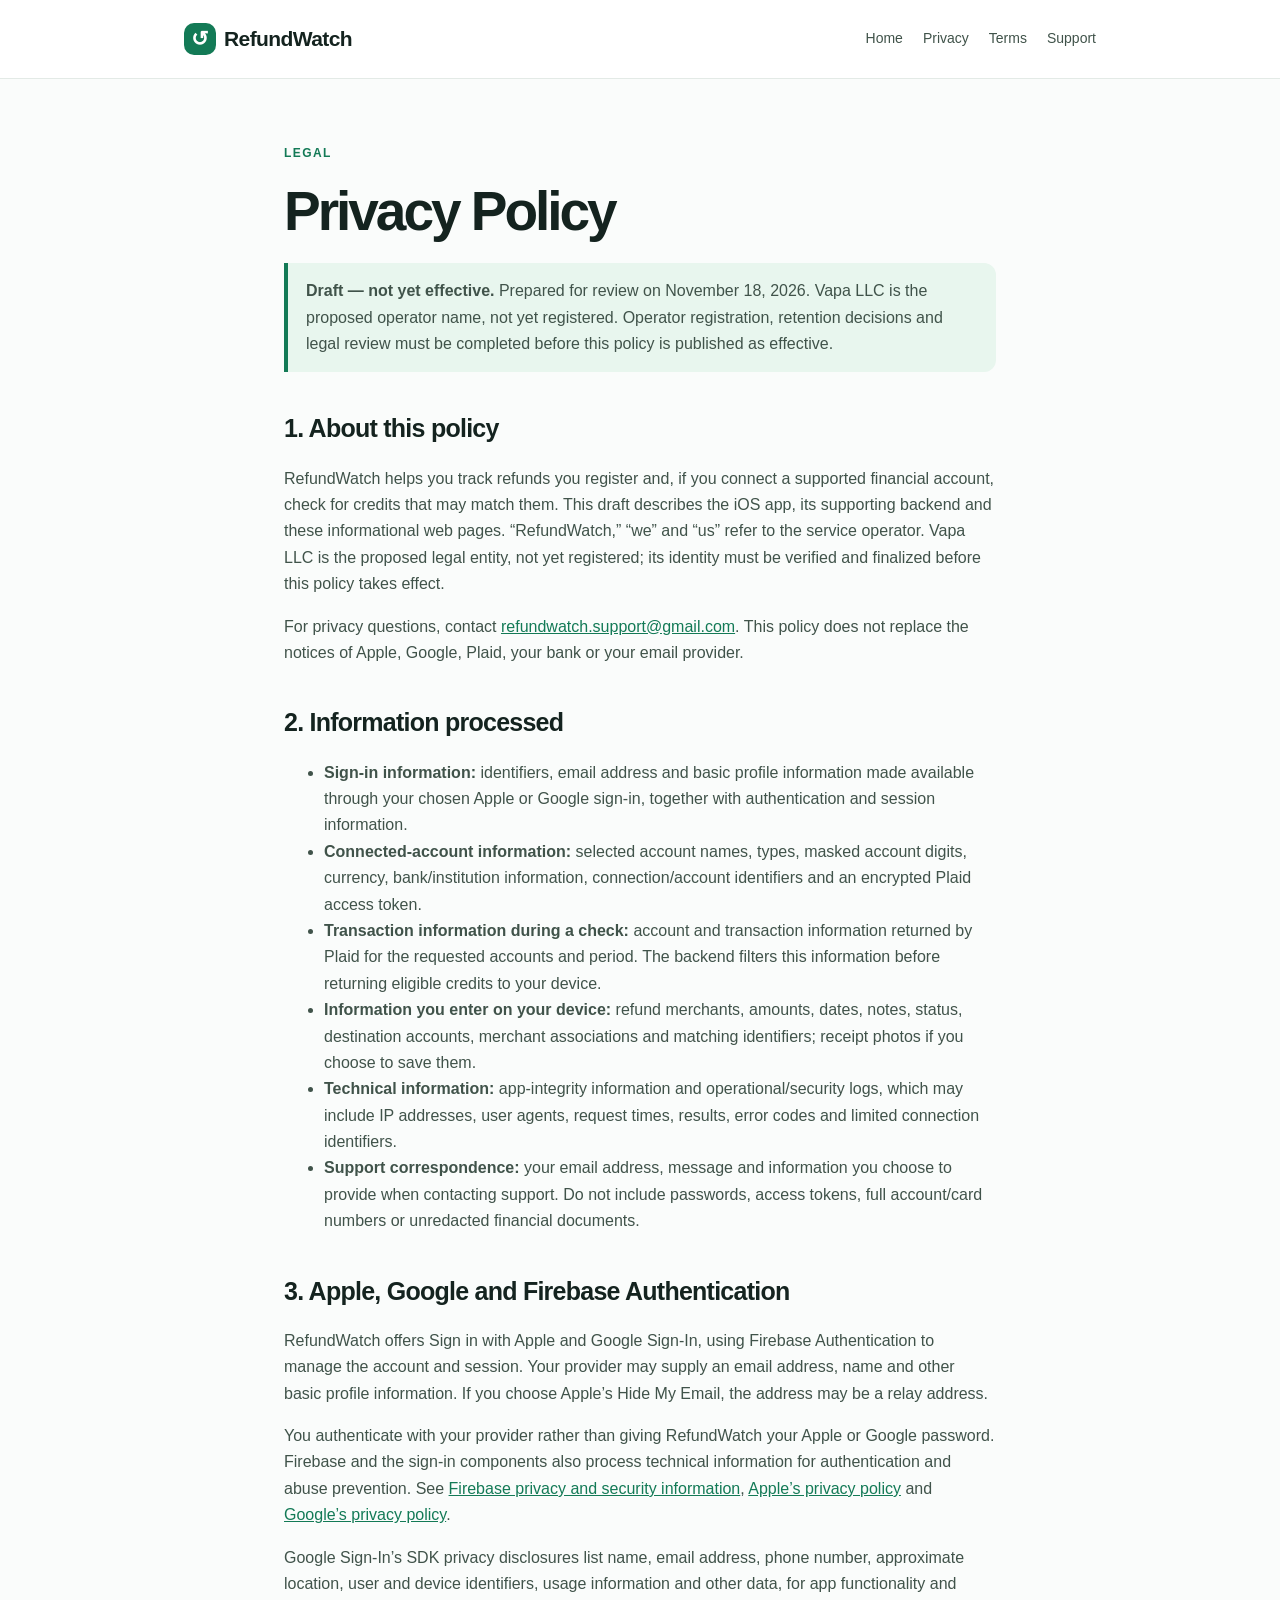
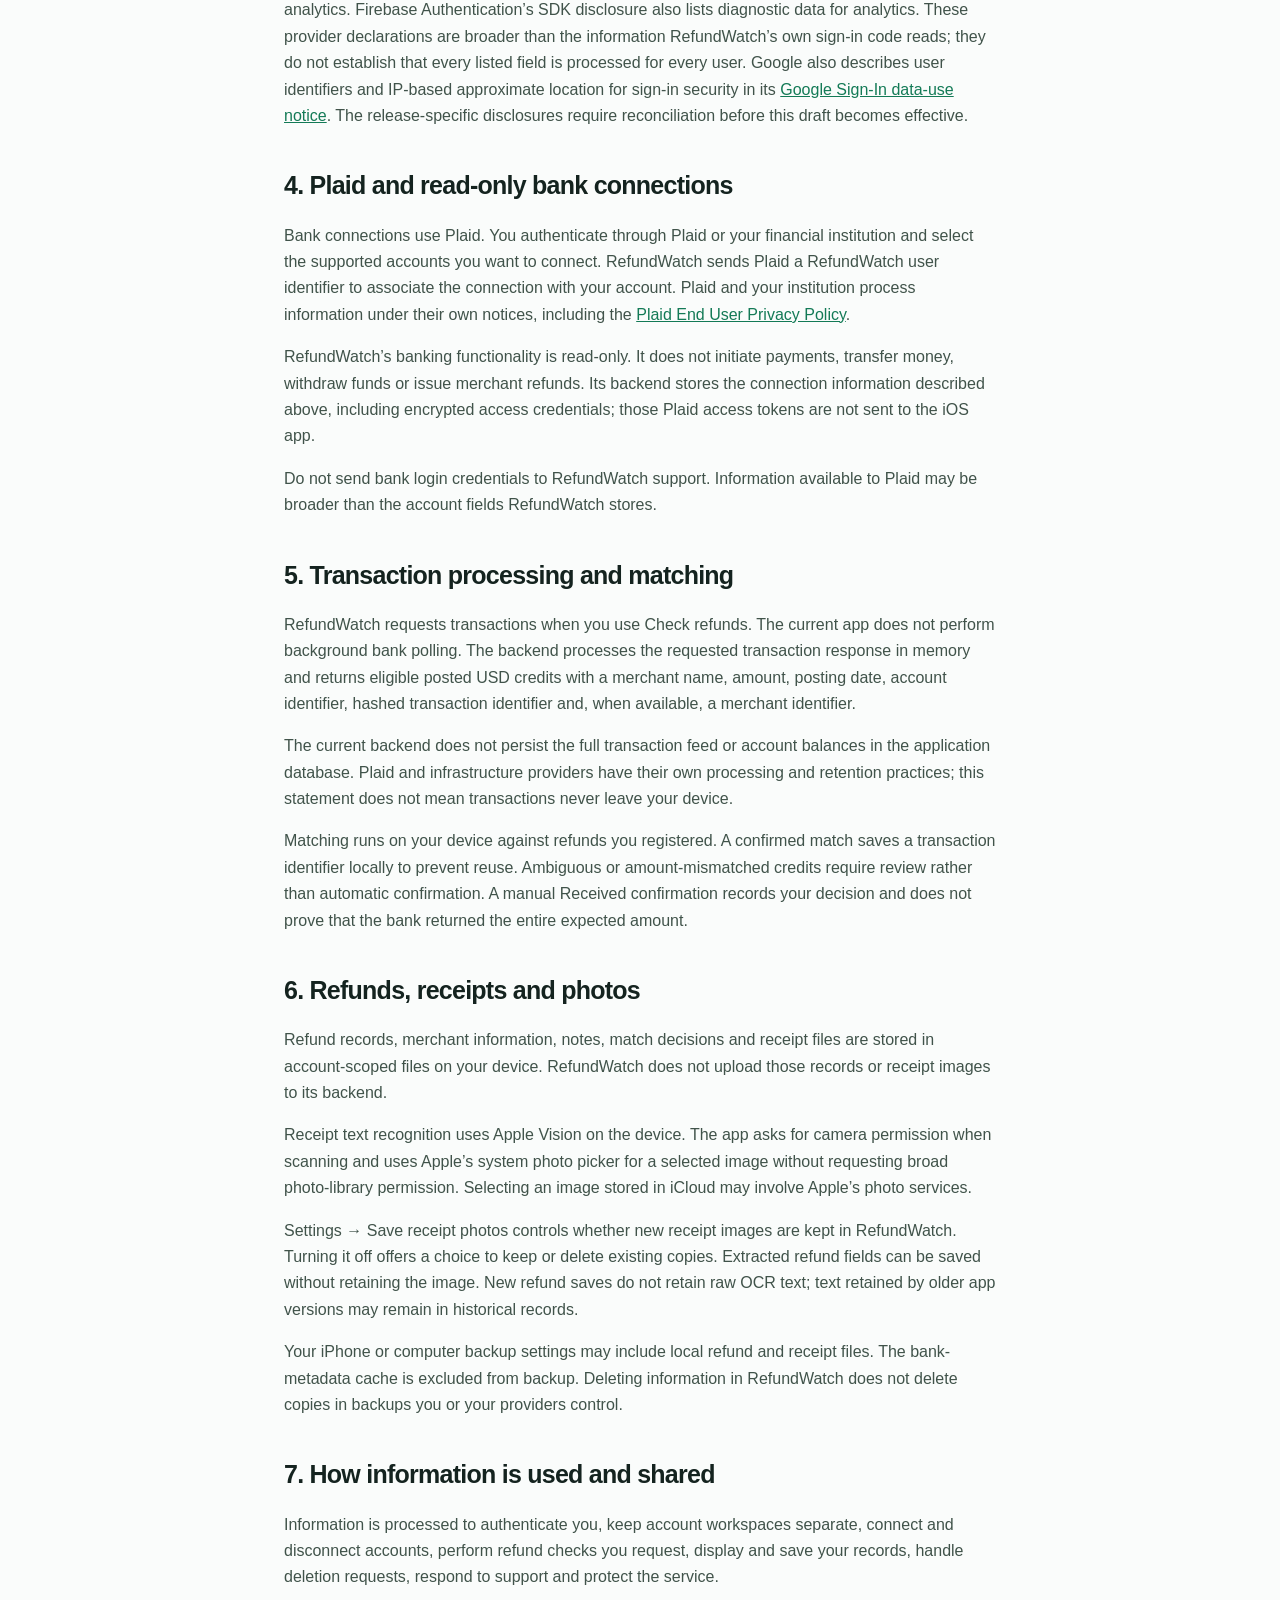
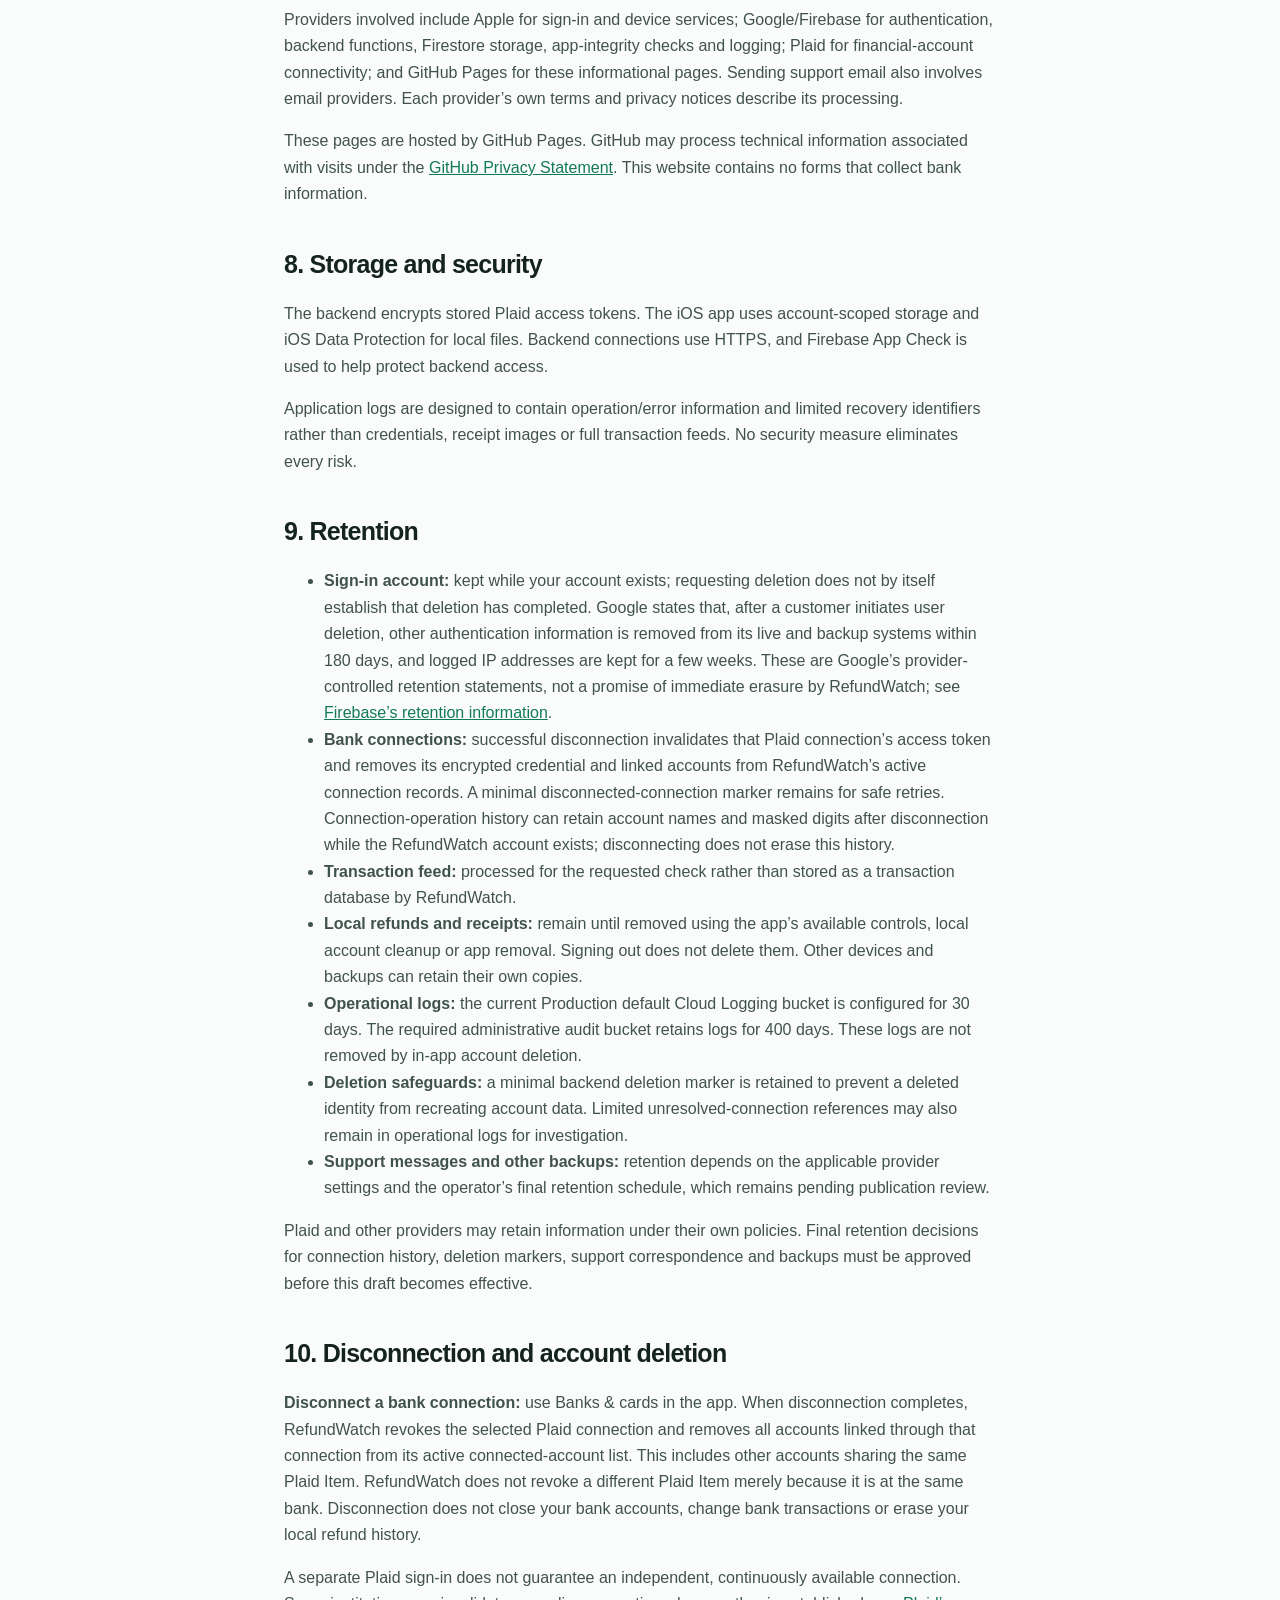
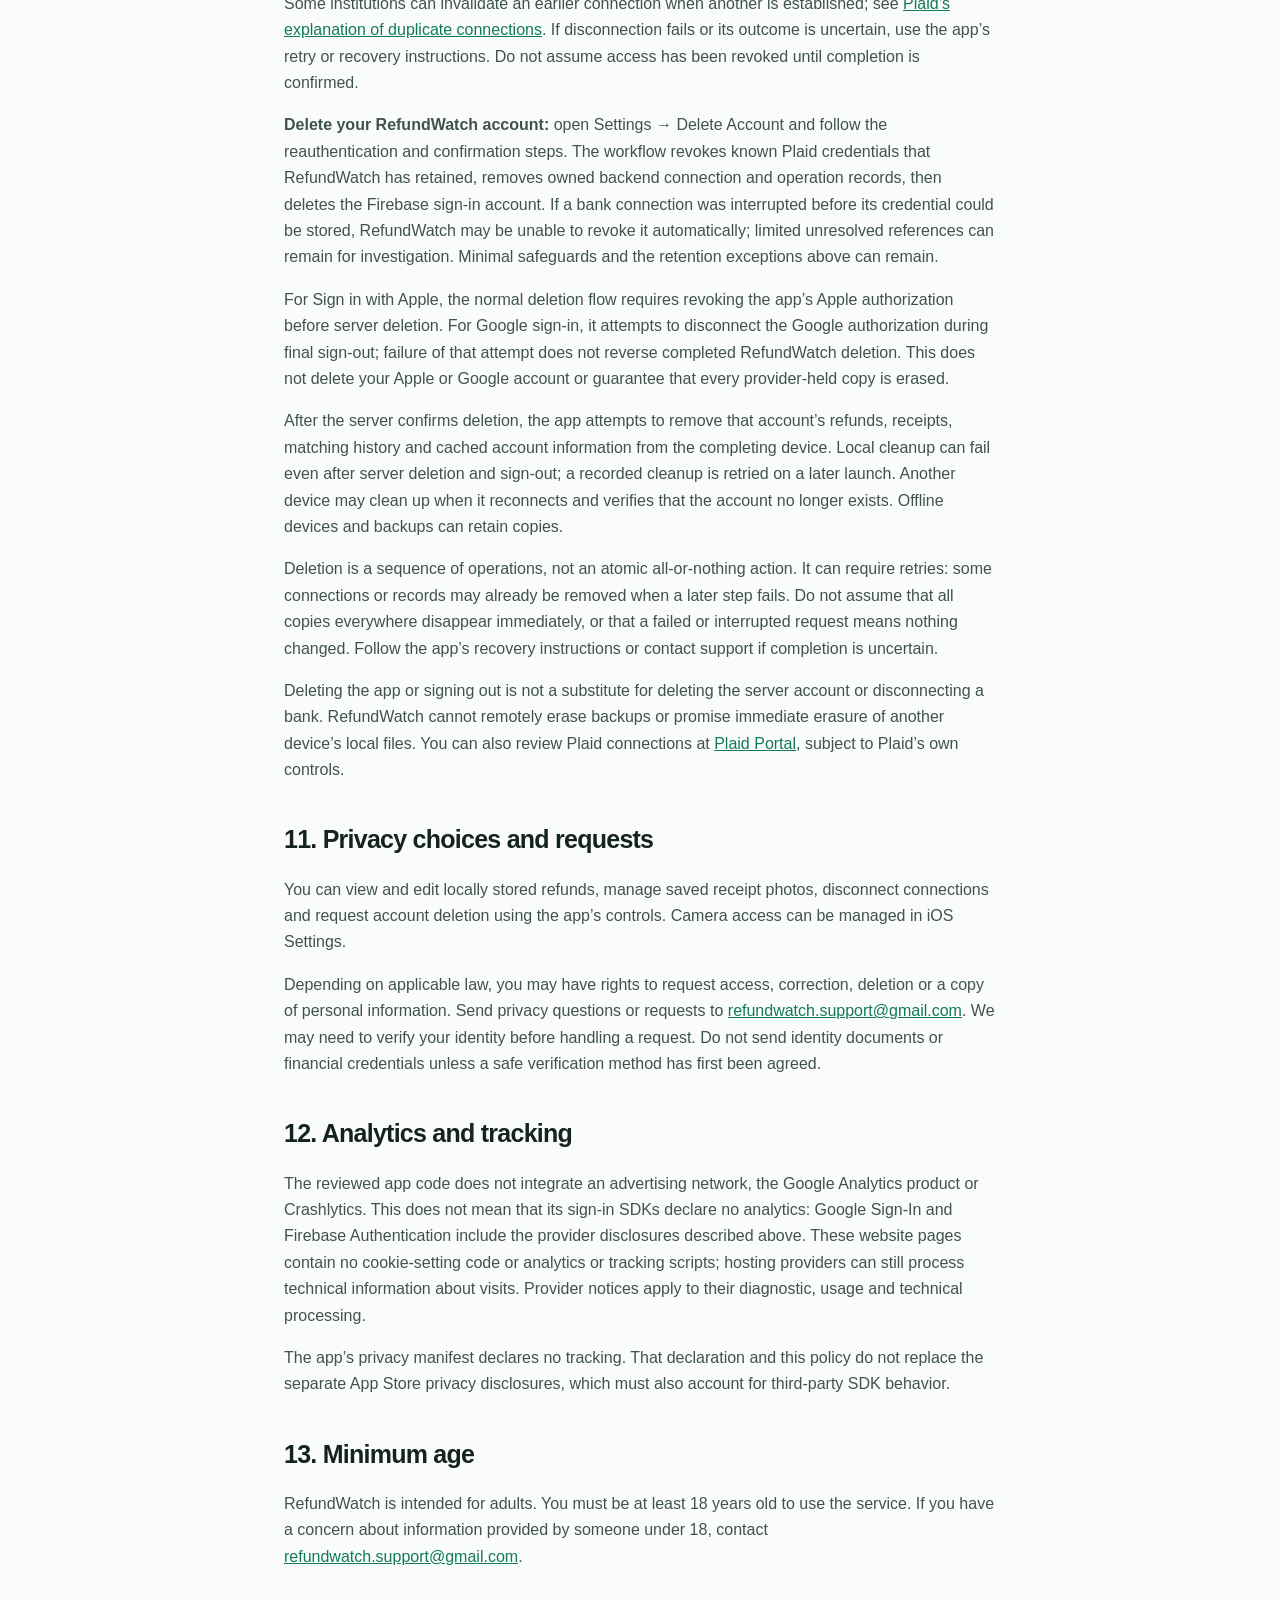
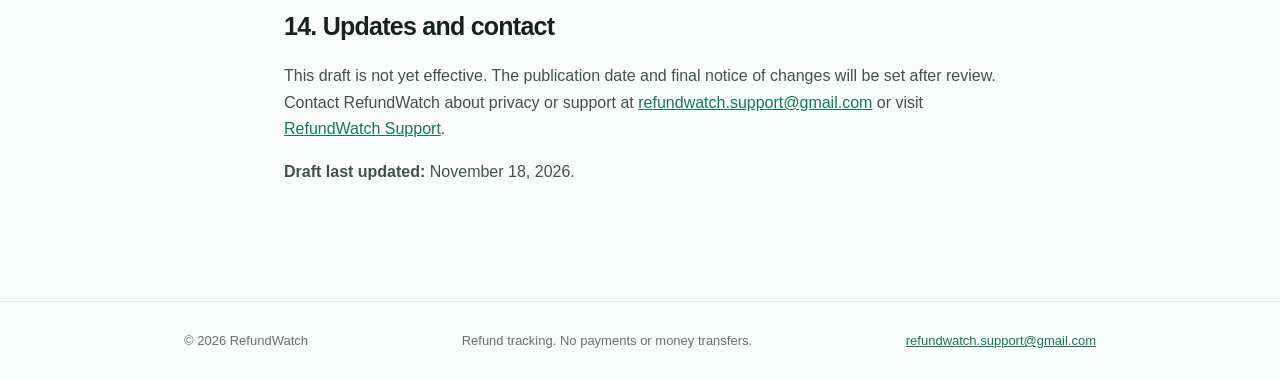
==== privacy.html @ ca0b262d "Legal drafts: name proposed Vapa LLC operator without claiming registration" ====
<!doctype html>
<html lang="en">
<head>
  <meta charset="utf-8">
  <meta name="viewport" content="width=device-width,initial-scale=1">
  <meta name="description" content="Review draft of RefundWatch privacy practices: sign-in, Plaid connections, local receipts, retention and deletion.">
  <meta name="theme-color" content="#137a56">
  <title>Privacy Policy | RefundWatch</title>
  <link rel="stylesheet" href="styles.css">
</head>
<body>
  <a class="skip-link" href="#main">Skip to content</a>
  <header>
    <nav class="wrap" aria-label="Main navigation">
      <a class="brand" href="index.html"><span aria-hidden="true">↺</span>RefundWatch</a>
      <div class="links"><a href="index.html">Home</a> <a href="privacy.html" aria-current="page">Privacy</a> <a href="terms.html">Terms</a> <a href="support.html">Support</a></div>
    </nav>
  </header>
  <main id="main" tabindex="-1">
    <article class="wrap content">
      <div class="eyebrow">Legal</div>
      <h1>Privacy Policy</h1>
      <p class="note"><strong>Draft — not yet effective.</strong> Prepared for review on November 18, 2026. Vapa LLC is the proposed operator name, not yet registered. Operator registration, retention decisions and legal review must be completed before this policy is published as effective.</p>
      <!-- PUBLICATION BLOCKERS: Confirm the operator's legal name and any required mailing address;
           approve retention for connection history, deletion markers, backups and support correspondence;
           confirm applicable privacy-rights procedures, third-party disclosures and the effective date.
           This review draft must not be merged to the GitHub Pages deployment branch as a final policy. -->

      <h2 id="scope">1. About this policy</h2>
      <p>RefundWatch helps you track refunds you register and, if you connect a supported financial account, check for credits that may match them. This draft describes the iOS app, its supporting backend and these informational web pages. “RefundWatch,” “we” and “us” refer to the service operator. Vapa LLC is the proposed legal entity, not yet registered; its identity must be verified and finalized before this policy takes effect.</p>
      <p>For privacy questions, contact <a href="mailto:refundwatch.support@gmail.com">refundwatch.support@gmail.com</a>. This policy does not replace the notices of Apple, Google, Plaid, your bank or your email provider.</p>

      <h2 id="information">2. Information processed</h2>
      <ul>
        <li><strong>Sign-in information:</strong> identifiers, email address and basic profile information made available through your chosen Apple or Google sign-in, together with authentication and session information.</li>
        <li><strong>Connected-account information:</strong> selected account names, types, masked account digits, currency, bank/institution information, connection/account identifiers and an encrypted Plaid access token.</li>
        <li><strong>Transaction information during a check:</strong> account and transaction information returned by Plaid for the requested accounts and period. The backend filters this information before returning eligible credits to your device.</li>
        <li><strong>Information you enter on your device:</strong> refund merchants, amounts, dates, notes, status, destination accounts, merchant associations and matching identifiers; receipt photos if you choose to save them.</li>
        <li><strong>Technical information:</strong> app-integrity information and operational/security logs, which may include IP addresses, user agents, request times, results, error codes and limited connection identifiers.</li>
        <li><strong>Support correspondence:</strong> your email address, message and information you choose to provide when contacting support. Do not include passwords, access tokens, full account/card numbers or unredacted financial documents.</li>
      </ul>

      <h2 id="authentication">3. Apple, Google and Firebase Authentication</h2>
      <p>RefundWatch offers Sign in with Apple and Google Sign-In, using Firebase Authentication to manage the account and session. Your provider may supply an email address, name and other basic profile information. If you choose Apple’s Hide My Email, the address may be a relay address.</p>
      <p>You authenticate with your provider rather than giving RefundWatch your Apple or Google password. Firebase and the sign-in components also process technical information for authentication and abuse prevention. See <a href="https://firebase.google.com/support/privacy">Firebase privacy and security information</a>, <a href="https://www.apple.com/legal/privacy/">Apple’s privacy policy</a> and <a href="https://policies.google.com/privacy">Google’s privacy policy</a>.</p>
      <p>Google Sign-In’s SDK privacy disclosures list name, email address, phone number, approximate location, user and device identifiers, usage information and other data, for app functionality and analytics. Firebase Authentication’s SDK disclosure also lists diagnostic data for analytics. These provider declarations are broader than the information RefundWatch’s own sign-in code reads; they do not establish that every listed field is processed for every user. Google also describes user identifiers and IP-based approximate location for sign-in security in its <a href="https://developers.google.com/identity/sign-in/ios/app-privacy">Google Sign-In data-use notice</a>. The release-specific disclosures require reconciliation before this draft becomes effective.</p>

      <h2 id="bank-connections">4. Plaid and read-only bank connections</h2>
      <p>Bank connections use Plaid. You authenticate through Plaid or your financial institution and select the supported accounts you want to connect. RefundWatch sends Plaid a RefundWatch user identifier to associate the connection with your account. Plaid and your institution process information under their own notices, including the <a href="https://plaid.com/legal/#end-user-privacy-policy">Plaid End User Privacy Policy</a>.</p>
      <p>RefundWatch’s banking functionality is read-only. It does not initiate payments, transfer money, withdraw funds or issue merchant refunds. Its backend stores the connection information described above, including encrypted access credentials; those Plaid access tokens are not sent to the iOS app.</p>
      <p>Do not send bank login credentials to RefundWatch support. Information available to Plaid may be broader than the account fields RefundWatch stores.</p>

      <h2 id="transactions">5. Transaction processing and matching</h2>
      <p>RefundWatch requests transactions when you use Check refunds. The current app does not perform background bank polling. The backend processes the requested transaction response in memory and returns eligible posted USD credits with a merchant name, amount, posting date, account identifier, hashed transaction identifier and, when available, a merchant identifier.</p>
      <p>The current backend does not persist the full transaction feed or account balances in the application database. Plaid and infrastructure providers have their own processing and retention practices; this statement does not mean transactions never leave your device.</p>
      <p>Matching runs on your device against refunds you registered. A confirmed match saves a transaction identifier locally to prevent reuse. Ambiguous or amount-mismatched credits require review rather than automatic confirmation. A manual Received confirmation records your decision and does not prove that the bank returned the entire expected amount.</p>

      <h2 id="receipts">6. Refunds, receipts and photos</h2>
      <p>Refund records, merchant information, notes, match decisions and receipt files are stored in account-scoped files on your device. RefundWatch does not upload those records or receipt images to its backend.</p>
      <p>Receipt text recognition uses Apple Vision on the device. The app asks for camera permission when scanning and uses Apple’s system photo picker for a selected image without requesting broad photo-library permission. Selecting an image stored in iCloud may involve Apple’s photo services.</p>
      <p>Settings → Save receipt photos controls whether new receipt images are kept in RefundWatch. Turning it off offers a choice to keep or delete existing copies. Extracted refund fields can be saved without retaining the image. New refund saves do not retain raw OCR text; text retained by older app versions may remain in historical records.</p>
      <p>Your iPhone or computer backup settings may include local refund and receipt files. The bank-metadata cache is excluded from backup. Deleting information in RefundWatch does not delete copies in backups you or your providers control.</p>

      <h2 id="use">7. How information is used and shared</h2>
      <p>Information is processed to authenticate you, keep account workspaces separate, connect and disconnect accounts, perform refund checks you request, display and save your records, handle deletion requests, respond to support and protect the service.</p>
      <p>Providers involved include Apple for sign-in and device services; Google/Firebase for authentication, backend functions, Firestore storage, app-integrity checks and logging; Plaid for financial-account connectivity; and GitHub Pages for these informational pages. Sending support email also involves email providers. Each provider’s own terms and privacy notices describe its processing.</p>
      <p>These pages are hosted by GitHub Pages. GitHub may process technical information associated with visits under the <a href="https://docs.github.com/en/site-policy/privacy-policies/github-general-privacy-statement">GitHub Privacy Statement</a>. This website contains no forms that collect bank information.</p>
      <!-- PUBLICATION REVIEW: Confirm the operator's sale/sharing, advertising, international-transfer and legal-disclosure positions. No contractual vendor protections or jurisdiction-specific compliance guarantees are asserted here. -->

      <h2 id="security">8. Storage and security</h2>
      <p>The backend encrypts stored Plaid access tokens. The iOS app uses account-scoped storage and iOS Data Protection for local files. Backend connections use HTTPS, and Firebase App Check is used to help protect backend access.</p>
      <p>Application logs are designed to contain operation/error information and limited recovery identifiers rather than credentials, receipt images or full transaction feeds. No security measure eliminates every risk.</p>

      <h2 id="retention">9. Retention</h2>
      <ul>
        <li><strong>Sign-in account:</strong> kept while your account exists; requesting deletion does not by itself establish that deletion has completed. Google states that, after a customer initiates user deletion, other authentication information is removed from its live and backup systems within 180 days, and logged IP addresses are kept for a few weeks. These are Google’s provider-controlled retention statements, not a promise of immediate erasure by RefundWatch; see <a href="https://firebase.google.com/support/privacy">Firebase’s retention information</a>.</li>
        <li><strong>Bank connections:</strong> successful disconnection invalidates that Plaid connection’s access token and removes its encrypted credential and linked accounts from RefundWatch’s active connection records. A minimal disconnected-connection marker remains for safe retries. Connection-operation history can retain account names and masked digits after disconnection while the RefundWatch account exists; disconnecting does not erase this history.</li>
        <li><strong>Transaction feed:</strong> processed for the requested check rather than stored as a transaction database by RefundWatch.</li>
        <li><strong>Local refunds and receipts:</strong> remain until removed using the app’s available controls, local account cleanup or app removal. Signing out does not delete them. Other devices and backups can retain their own copies.</li>
        <li><strong>Operational logs:</strong> the current Production default Cloud Logging bucket is configured for 30 days. The required administrative audit bucket retains logs for 400 days. These logs are not removed by in-app account deletion.</li>
        <li><strong>Deletion safeguards:</strong> a minimal backend deletion marker is retained to prevent a deleted identity from recreating account data. Limited unresolved-connection references may also remain in operational logs for investigation.</li>
        <li><strong>Support messages and other backups:</strong> retention depends on the applicable provider settings and the operator’s final retention schedule, which remains pending publication review.</li>
      </ul>
      <p>Plaid and other providers may retain information under their own policies. Final retention decisions for connection history, deletion markers, support correspondence and backups must be approved before this draft becomes effective.</p>

      <h2 id="choices">10. Disconnection and account deletion</h2>
      <p><strong>Disconnect a bank connection:</strong> use Banks &amp; cards in the app. When disconnection completes, RefundWatch revokes the selected Plaid connection and removes all accounts linked through that connection from its active connected-account list. This includes other accounts sharing the same Plaid Item. RefundWatch does not revoke a different Plaid Item merely because it is at the same bank. Disconnection does not close your bank accounts, change bank transactions or erase your local refund history.</p>
      <p>A separate Plaid sign-in does not guarantee an independent, continuously available connection. Some institutions can invalidate an earlier connection when another is established; see <a href="https://plaid.com/docs/link/duplicate-items/">Plaid’s explanation of duplicate connections</a>. If disconnection fails or its outcome is uncertain, use the app’s retry or recovery instructions. Do not assume access has been revoked until completion is confirmed.</p>
      <p><strong>Delete your RefundWatch account:</strong> open Settings → Delete Account and follow the reauthentication and confirmation steps. The workflow revokes known Plaid credentials that RefundWatch has retained, removes owned backend connection and operation records, then deletes the Firebase sign-in account. If a bank connection was interrupted before its credential could be stored, RefundWatch may be unable to revoke it automatically; limited unresolved references can remain for investigation. Minimal safeguards and the retention exceptions above can remain.</p>
      <p>For Sign in with Apple, the normal deletion flow requires revoking the app’s Apple authorization before server deletion. For Google sign-in, it attempts to disconnect the Google authorization during final sign-out; failure of that attempt does not reverse completed RefundWatch deletion. This does not delete your Apple or Google account or guarantee that every provider-held copy is erased.</p>
      <p>After the server confirms deletion, the app attempts to remove that account’s refunds, receipts, matching history and cached account information from the completing device. Local cleanup can fail even after server deletion and sign-out; a recorded cleanup is retried on a later launch. Another device may clean up when it reconnects and verifies that the account no longer exists. Offline devices and backups can retain copies.</p>
      <p>Deletion is a sequence of operations, not an atomic all-or-nothing action. It can require retries: some connections or records may already be removed when a later step fails. Do not assume that all copies everywhere disappear immediately, or that a failed or interrupted request means nothing changed. Follow the app’s recovery instructions or contact support if completion is uncertain.</p>
      <p>Deleting the app or signing out is not a substitute for deleting the server account or disconnecting a bank. RefundWatch cannot remotely erase backups or promise immediate erasure of another device’s local files. You can also review Plaid connections at <a href="https://my.plaid.com/">Plaid Portal</a>, subject to Plaid’s own controls.</p>

      <h2 id="privacy-rights">11. Privacy choices and requests</h2>
      <p>You can view and edit locally stored refunds, manage saved receipt photos, disconnect connections and request account deletion using the app’s controls. Camera access can be managed in iOS Settings.</p>
      <p>Depending on applicable law, you may have rights to request access, correction, deletion or a copy of personal information. Send privacy questions or requests to <a href="mailto:refundwatch.support@gmail.com">refundwatch.support@gmail.com</a>. We may need to verify your identity before handling a request. Do not send identity documents or financial credentials unless a safe verification method has first been agreed.</p>

      <h2 id="analytics">12. Analytics and tracking</h2>
      <p>The reviewed app code does not integrate an advertising network, the Google Analytics product or Crashlytics. This does not mean that its sign-in SDKs declare no analytics: Google Sign-In and Firebase Authentication include the provider disclosures described above. These website pages contain no cookie-setting code or analytics or tracking scripts; hosting providers can still process technical information about visits. Provider notices apply to their diagnostic, usage and technical processing.</p>
      <p>The app’s privacy manifest declares no tracking. That declaration and this policy do not replace the separate App Store privacy disclosures, which must also account for third-party SDK behavior.</p>

      <h2 id="age">13. Minimum age</h2>
      <p>RefundWatch is intended for adults. You must be at least 18 years old to use the service. If you have a concern about information provided by someone under 18, contact <a href="mailto:refundwatch.support@gmail.com">refundwatch.support@gmail.com</a>.</p>

      <h2 id="changes">14. Updates and contact</h2>
      <p>This draft is not yet effective. The publication date and final notice of changes will be set after review. Contact RefundWatch about privacy or support at <a href="mailto:refundwatch.support@gmail.com">refundwatch.support@gmail.com</a> or visit <a href="support.html">RefundWatch Support</a>.</p>
      <p><strong>Draft last updated:</strong> November 18, 2026.</p>
    </article>
  </main>
  <footer>
    <div class="wrap">
      <span>© 2026 RefundWatch</span>
      <span>Refund tracking. No payments or money transfers.</span>
      <a href="mailto:refundwatch.support@gmail.com">refundwatch.support@gmail.com</a>
    </div>
  </footer>
</body>
</html>
---- styles.css ----
:root{--ink:#14231f;--muted:#64746e;--green:#137a56;--pale:#e8f6ee;--line:#e3eae6}*{box-sizing:border-box}body{margin:0;font-family:-apple-system,BlinkMacSystemFont,"Segoe UI",sans-serif;color:var(--ink);background:#fafcfb;line-height:1.65}a{color:var(--green)}.wrap{max-width:960px;margin:auto;padding:0 24px}header{background:white;border-bottom:1px solid var(--line)}nav{min-height:78px;display:flex;align-items:center;justify-content:space-between;gap:20px;flex-wrap:wrap}.brand{font-size:21px;font-weight:800;text-decoration:none;color:var(--ink);letter-spacing:-.6px}.brand span{display:inline-flex;width:32px;height:32px;align-items:center;justify-content:center;border-radius:10px;background:var(--green);color:white;margin-right:8px}nav .links{display:flex;gap:20px;flex-wrap:wrap}nav .links a{font-size:14px;text-decoration:none;color:#40534a}nav .links a:hover{text-decoration:underline}.hero{padding:104px 0 90px}.eyebrow{color:var(--green);font-weight:700;letter-spacing:.12em;font-size:12px;text-transform:uppercase}h1{font-size:clamp(42px,7vw,74px);letter-spacing:-.055em;line-height:1.08;margin:18px 0 22px}h2{font-size:25px;letter-spacing:-.03em;margin:36px 0 10px}.lead{font-size:21px;color:#4e6158;max-width:650px}.button{display:inline-block;margin-top:24px;background:var(--green);color:white;text-decoration:none;padding:13px 22px;border-radius:12px;font-weight:650}.cards{display:grid;grid-template-columns:repeat(3,1fr);gap:18px;margin:0 0 95px}.card{background:white;border:1px solid var(--line);border-radius:20px;padding:26px}.card h2{font-size:20px;margin:0 0 8px}.card p{color:var(--muted);margin:0}.content{max-width:760px;padding-top:65px;padding-bottom:100px}.content h1{font-size:clamp(38px,5vw,55px)}.content p,.content li{color:#40534a}.note{border-left:4px solid var(--green);background:var(--pale);padding:15px 18px;border-radius:0 12px 12px 0}footer{border-top:1px solid var(--line);padding:28px 0;color:var(--muted);font-size:13px}footer .wrap{display:flex;justify-content:space-between;gap:16px;flex-wrap:wrap}@media(max-width:650px){.hero{padding:70px 0}.cards{grid-template-columns:1fr;margin-bottom:60px}nav{padding:16px 0}.content{padding-top:40px}}
/* Keyboard access and long legal-page links; existing visual design is preserved. */
a:focus-visible{outline:3px solid var(--green);outline-offset:4px}
.skip-link{position:absolute;top:12px;left:12px;transform:translateY(-200%);background:white;color:var(--ink);padding:8px 16px;z-index:10}
.skip-link:focus{transform:none}
.content,a[href^="mailto:"]{overflow-wrap:anywhere}
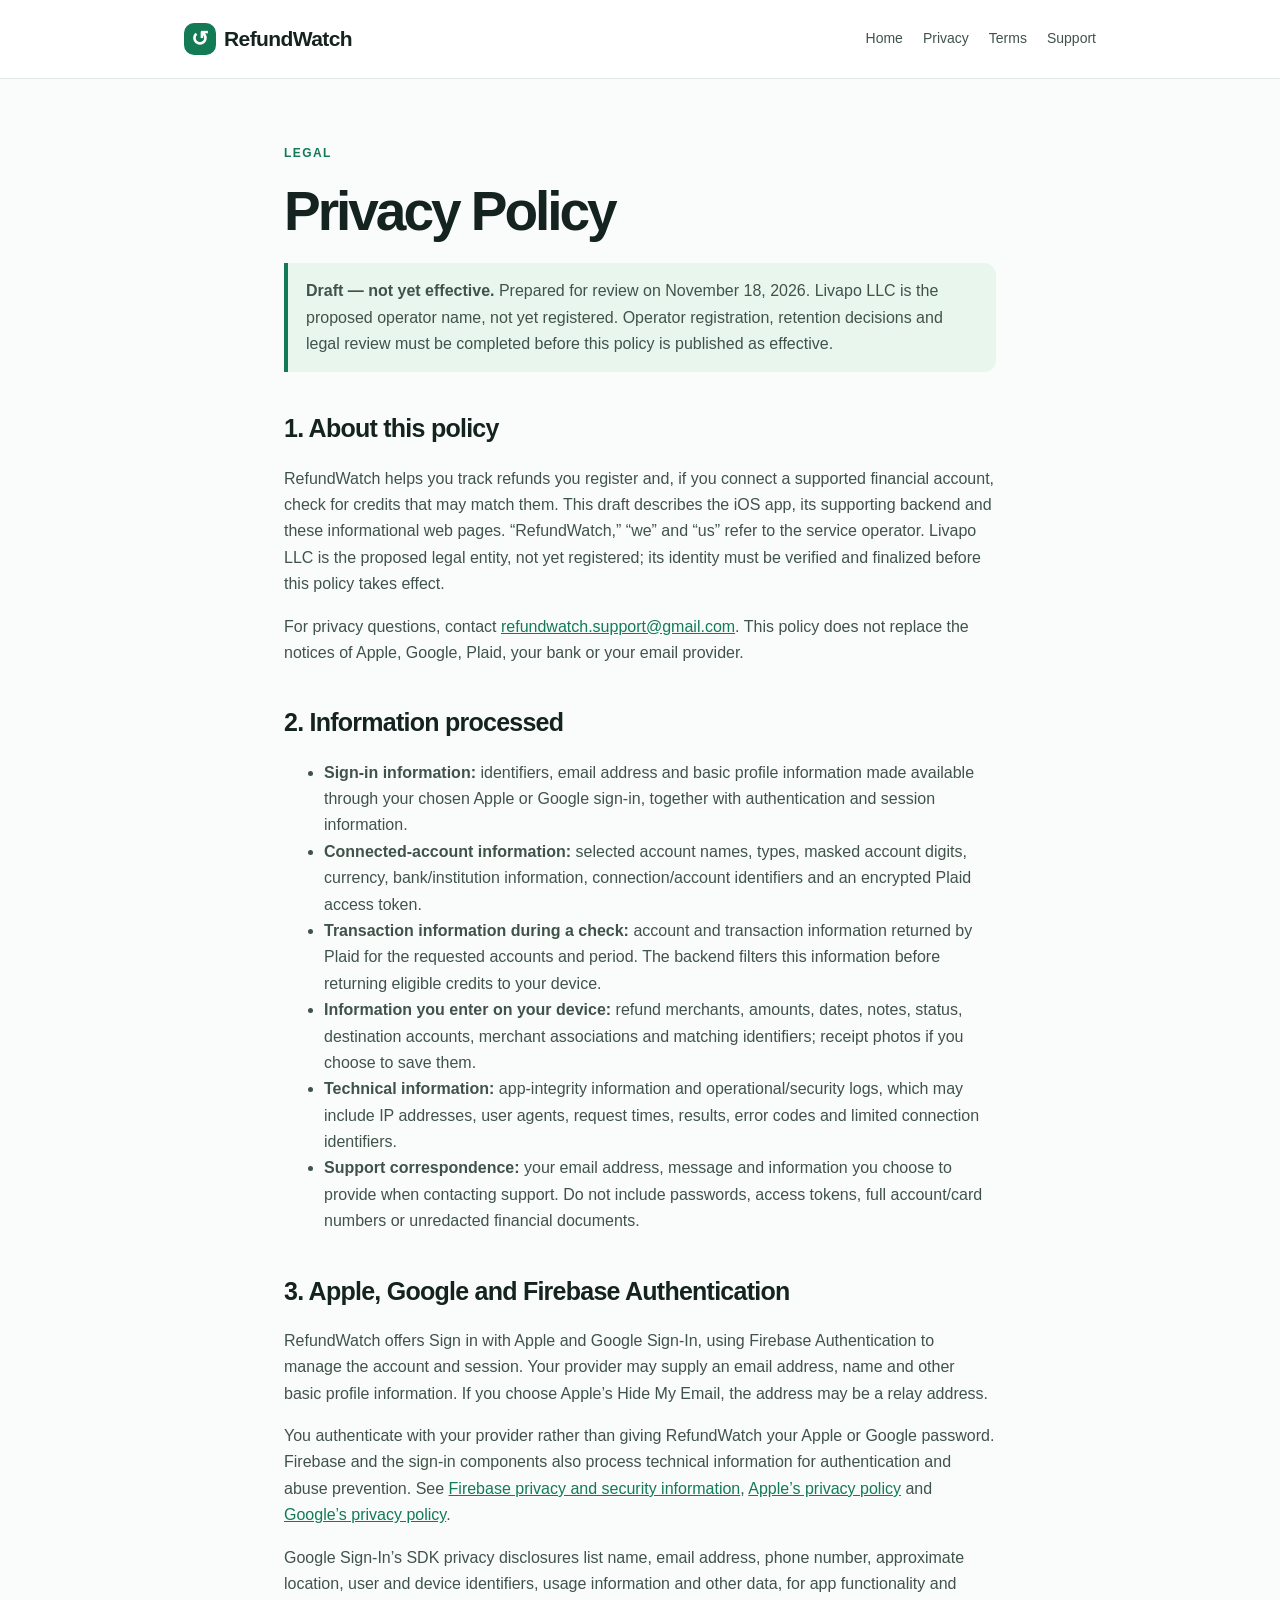
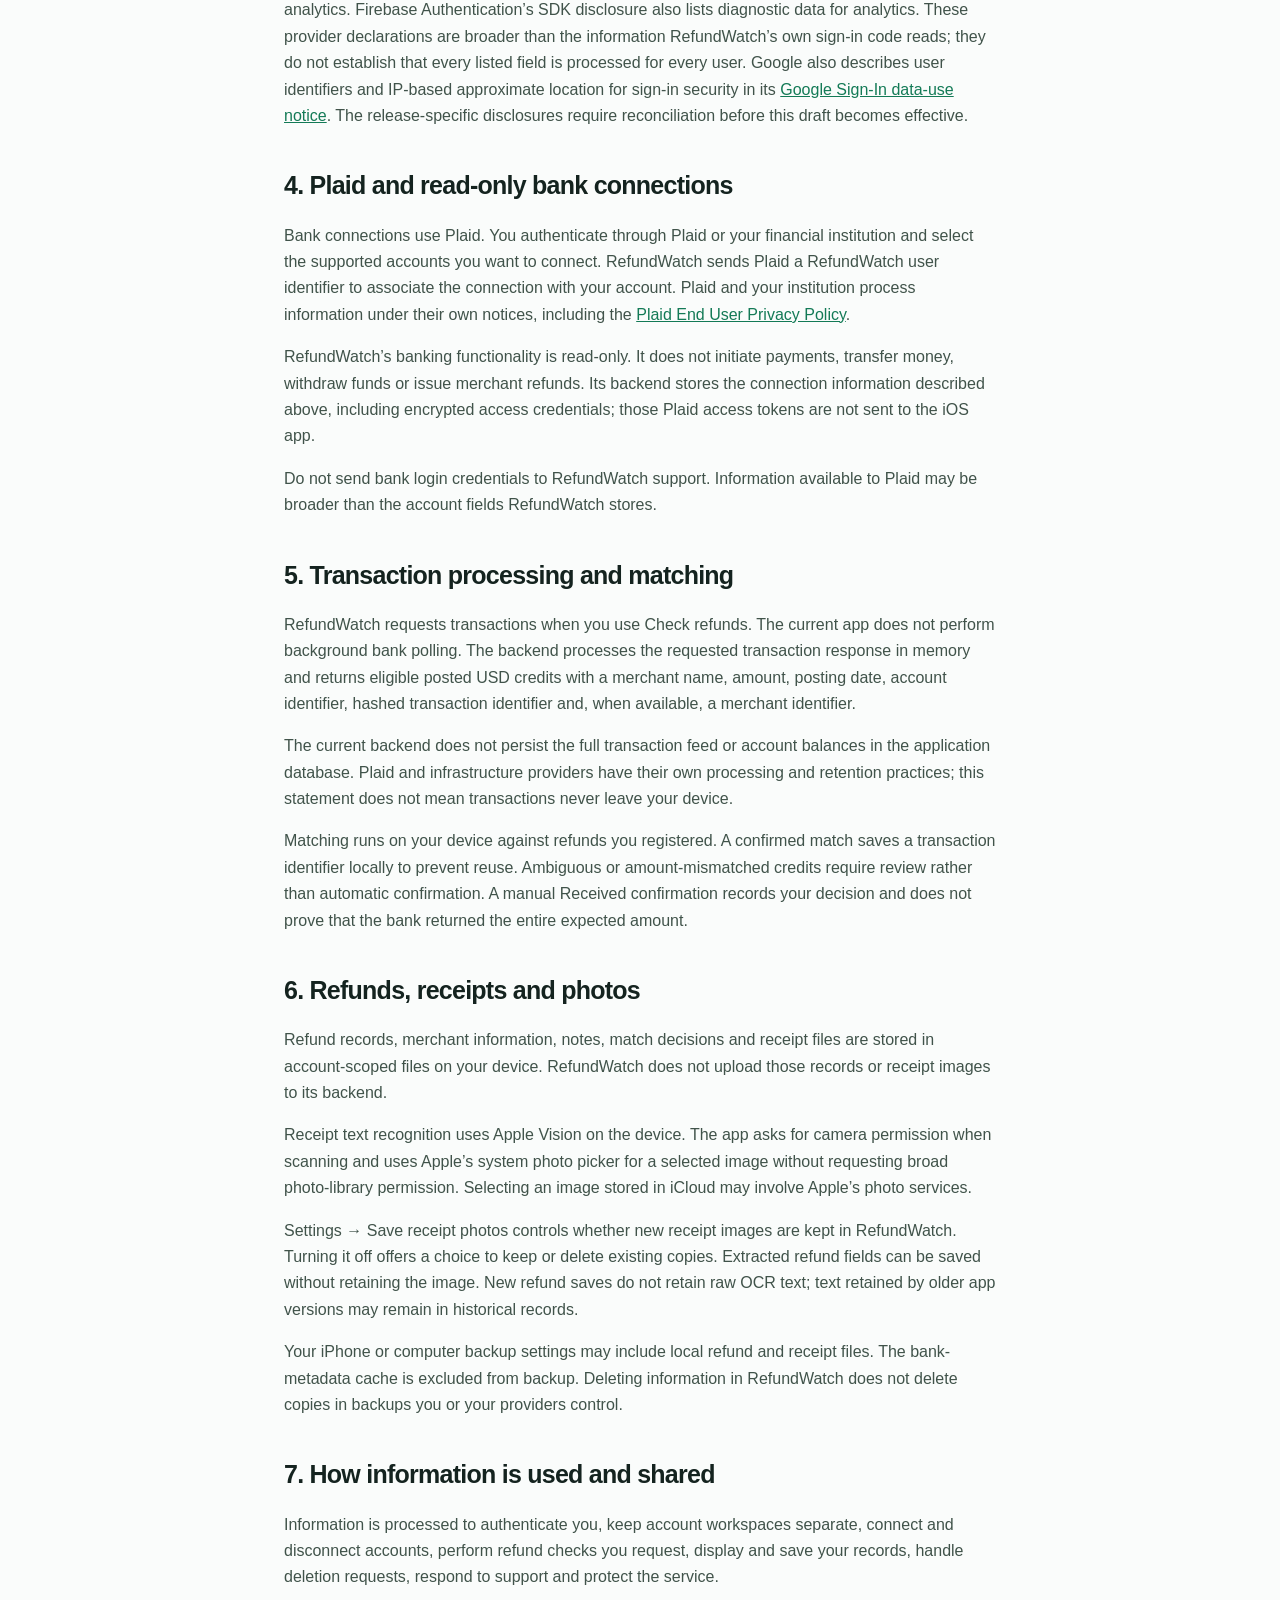
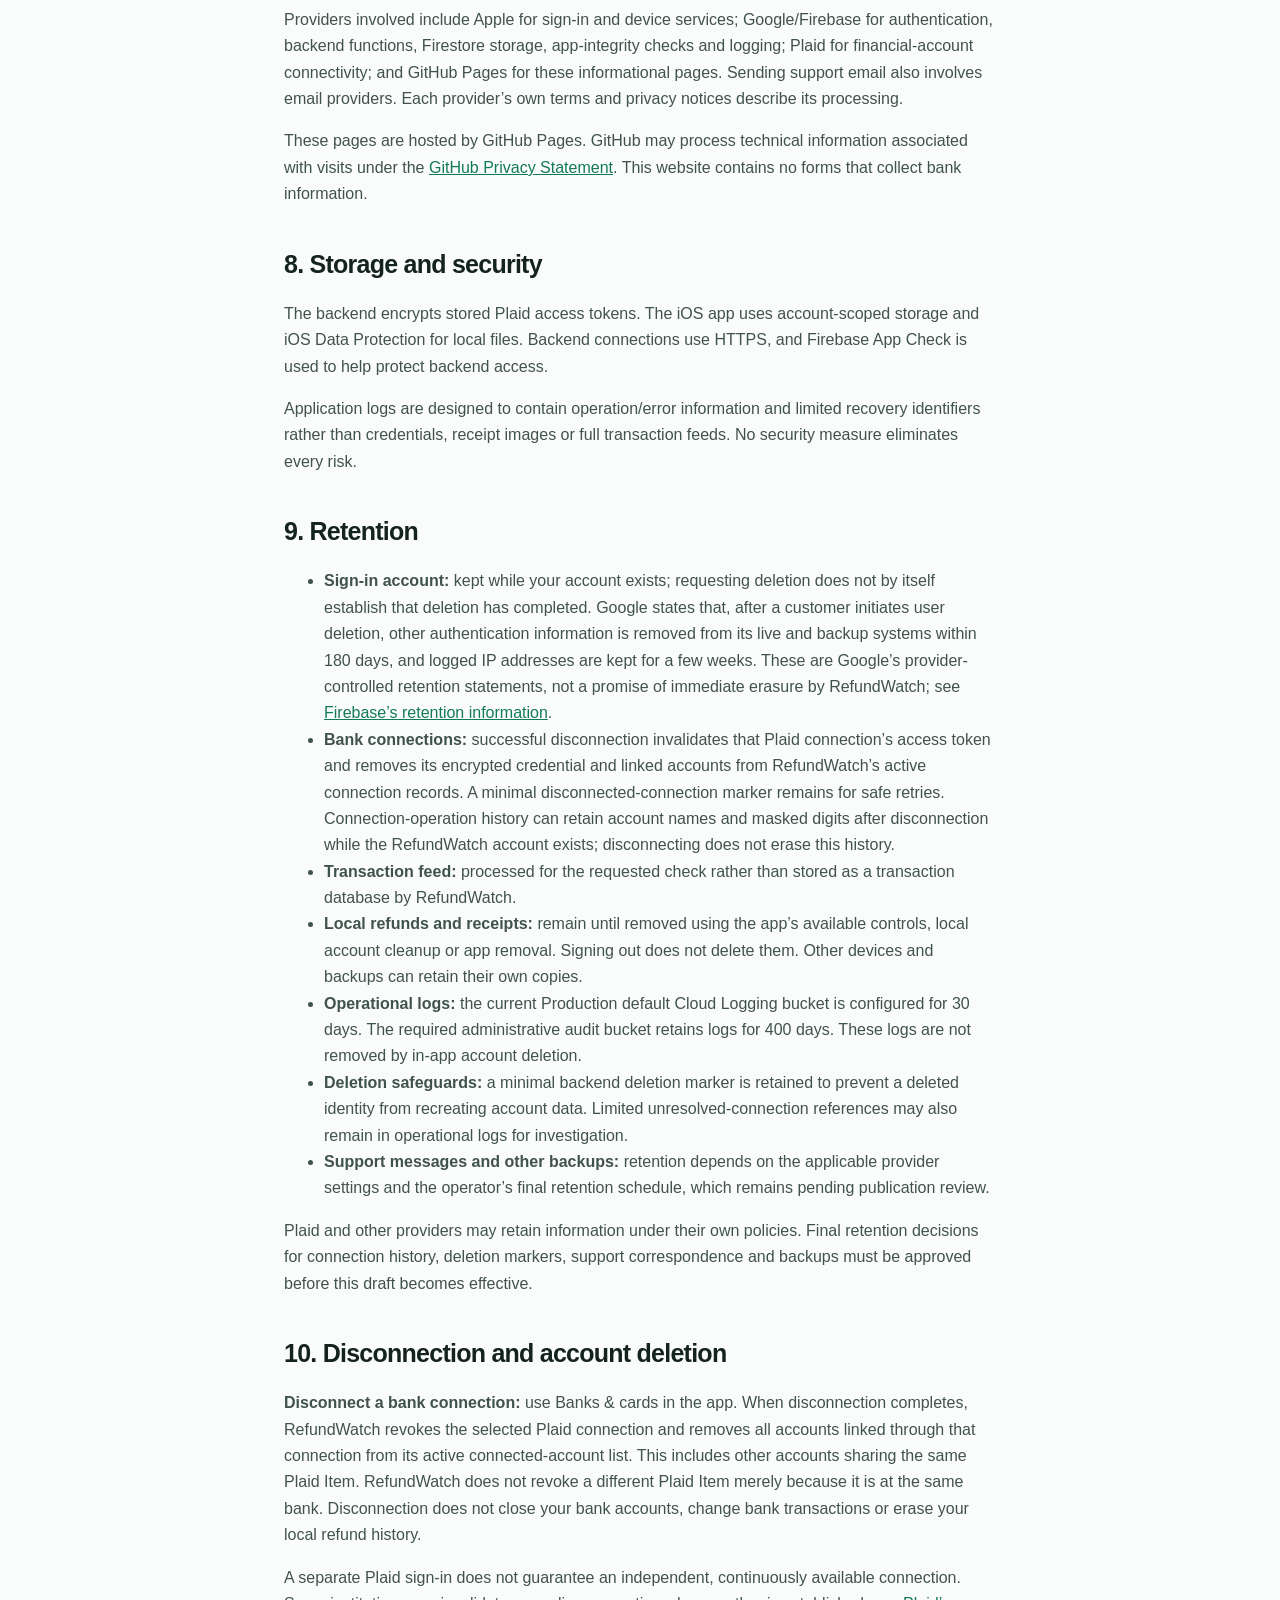
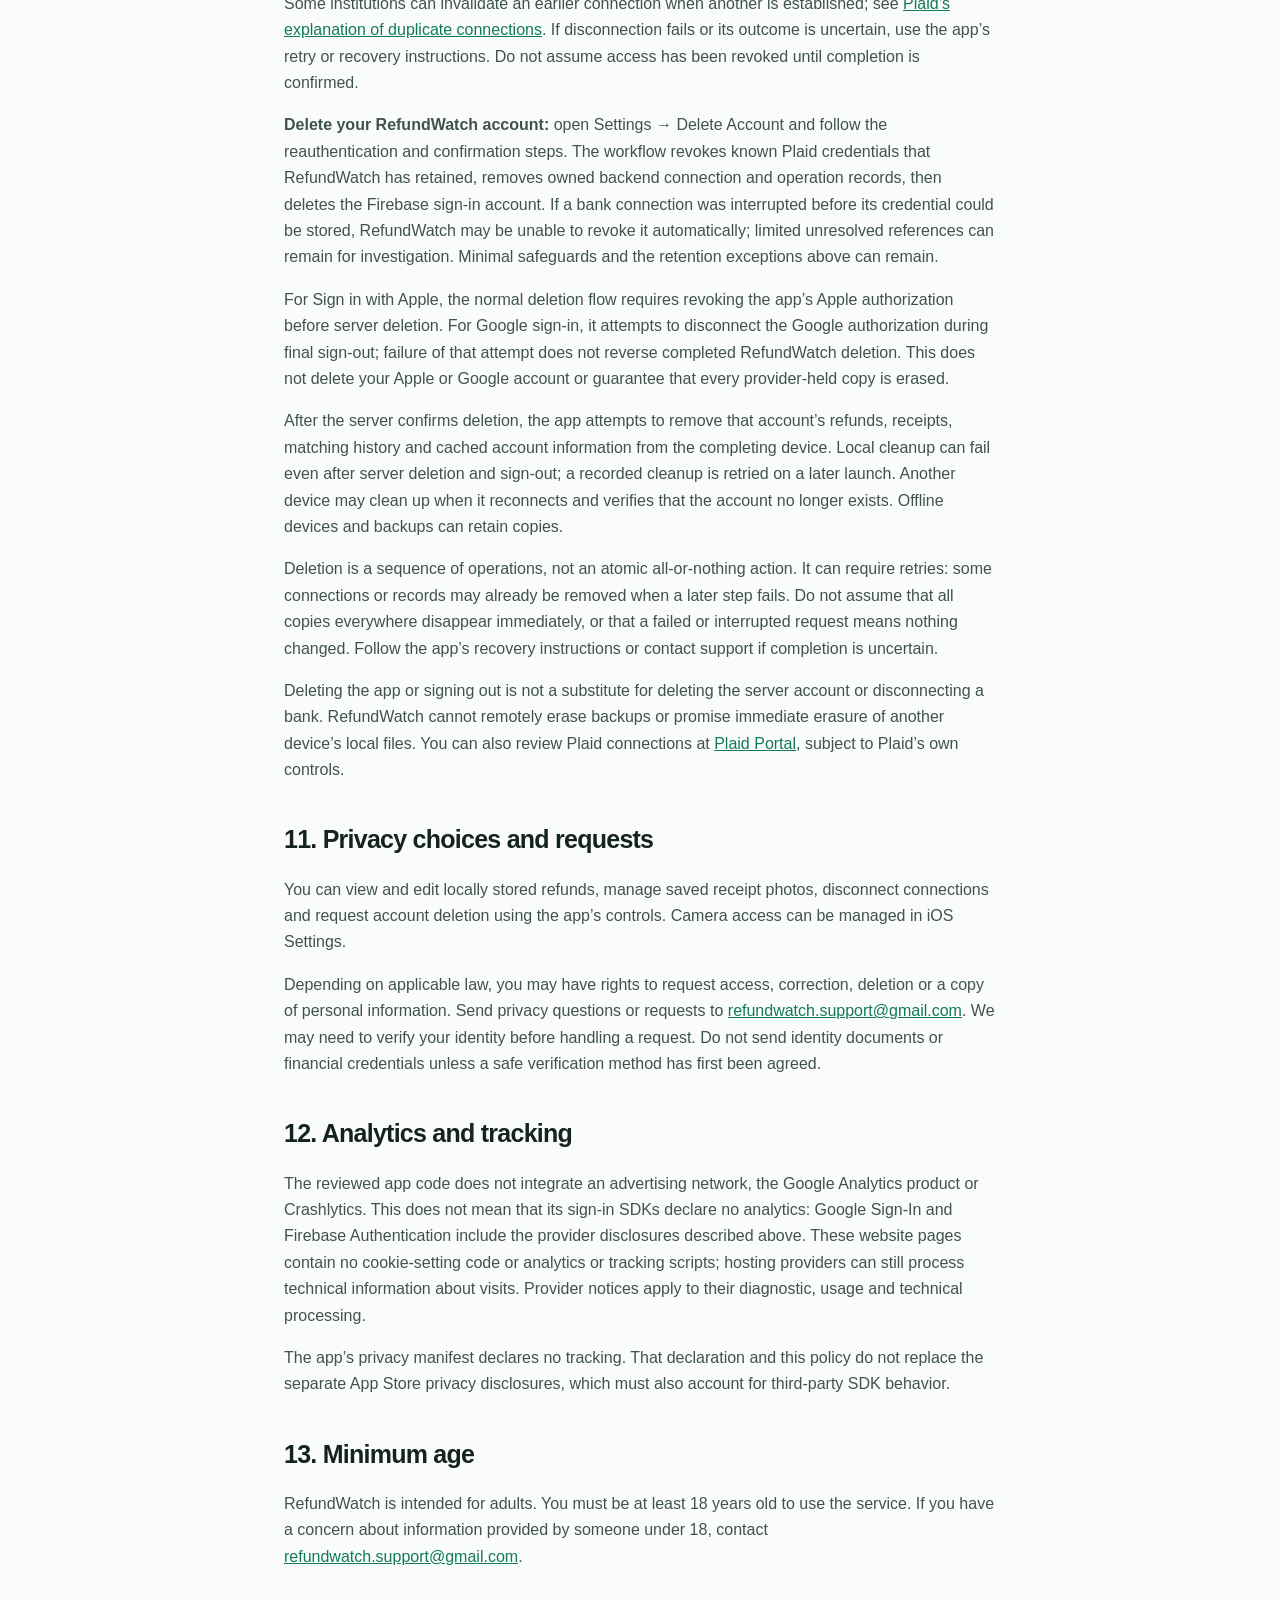
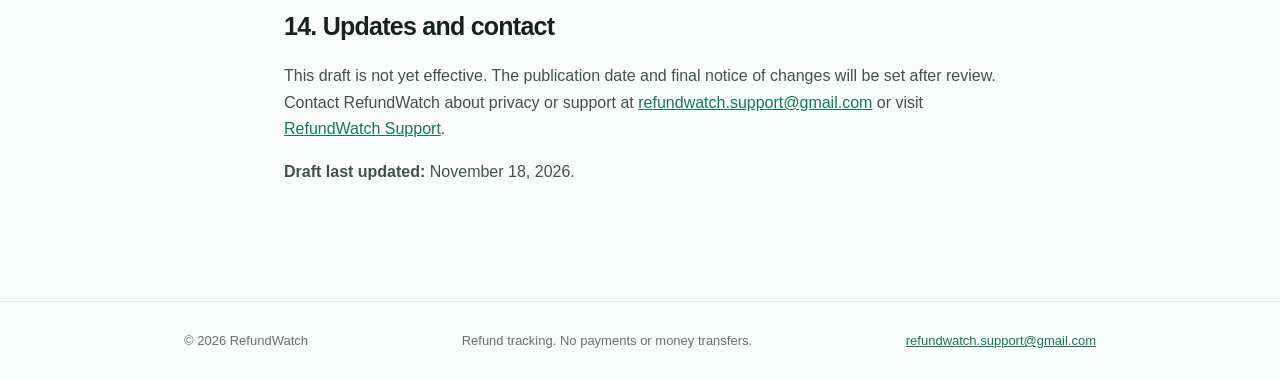
==== commit 81049968: "Correct proposed operator name to Livapo LLC" ====
--- a/privacy.html
+++ b/privacy.html
@@ -20,14 +20,14 @@
     <article class="wrap content">
       <div class="eyebrow">Legal</div>
       <h1>Privacy Policy</h1>
-      <p class="note"><strong>Draft — not yet effective.</strong> Prepared for review on November 18, 2026. Vapa LLC is the proposed operator name, not yet registered. Operator registration, retention decisions and legal review must be completed before this policy is published as effective.</p>
+      <p class="note"><strong>Draft — not yet effective.</strong> Prepared for review on November 18, 2026. Livapo LLC is the proposed operator name, not yet registered. Operator registration, retention decisions and legal review must be completed before this policy is published as effective.</p>
       <!-- PUBLICATION BLOCKERS: Confirm the operator's legal name and any required mailing address;
            approve retention for connection history, deletion markers, backups and support correspondence;
            confirm applicable privacy-rights procedures, third-party disclosures and the effective date.
            This review draft must not be merged to the GitHub Pages deployment branch as a final policy. -->
 
       <h2 id="scope">1. About this policy</h2>
-      <p>RefundWatch helps you track refunds you register and, if you connect a supported financial account, check for credits that may match them. This draft describes the iOS app, its supporting backend and these informational web pages. “RefundWatch,” “we” and “us” refer to the service operator. Vapa LLC is the proposed legal entity, not yet registered; its identity must be verified and finalized before this policy takes effect.</p>
+      <p>RefundWatch helps you track refunds you register and, if you connect a supported financial account, check for credits that may match them. This draft describes the iOS app, its supporting backend and these informational web pages. “RefundWatch,” “we” and “us” refer to the service operator. Livapo LLC is the proposed legal entity, not yet registered; its identity must be verified and finalized before this policy takes effect.</p>
       <p>For privacy questions, contact <a href="mailto:refundwatch.support@gmail.com">refundwatch.support@gmail.com</a>. This policy does not replace the notices of Apple, Google, Plaid, your bank or your email provider.</p>
 
       <h2 id="information">2. Information processed</h2>
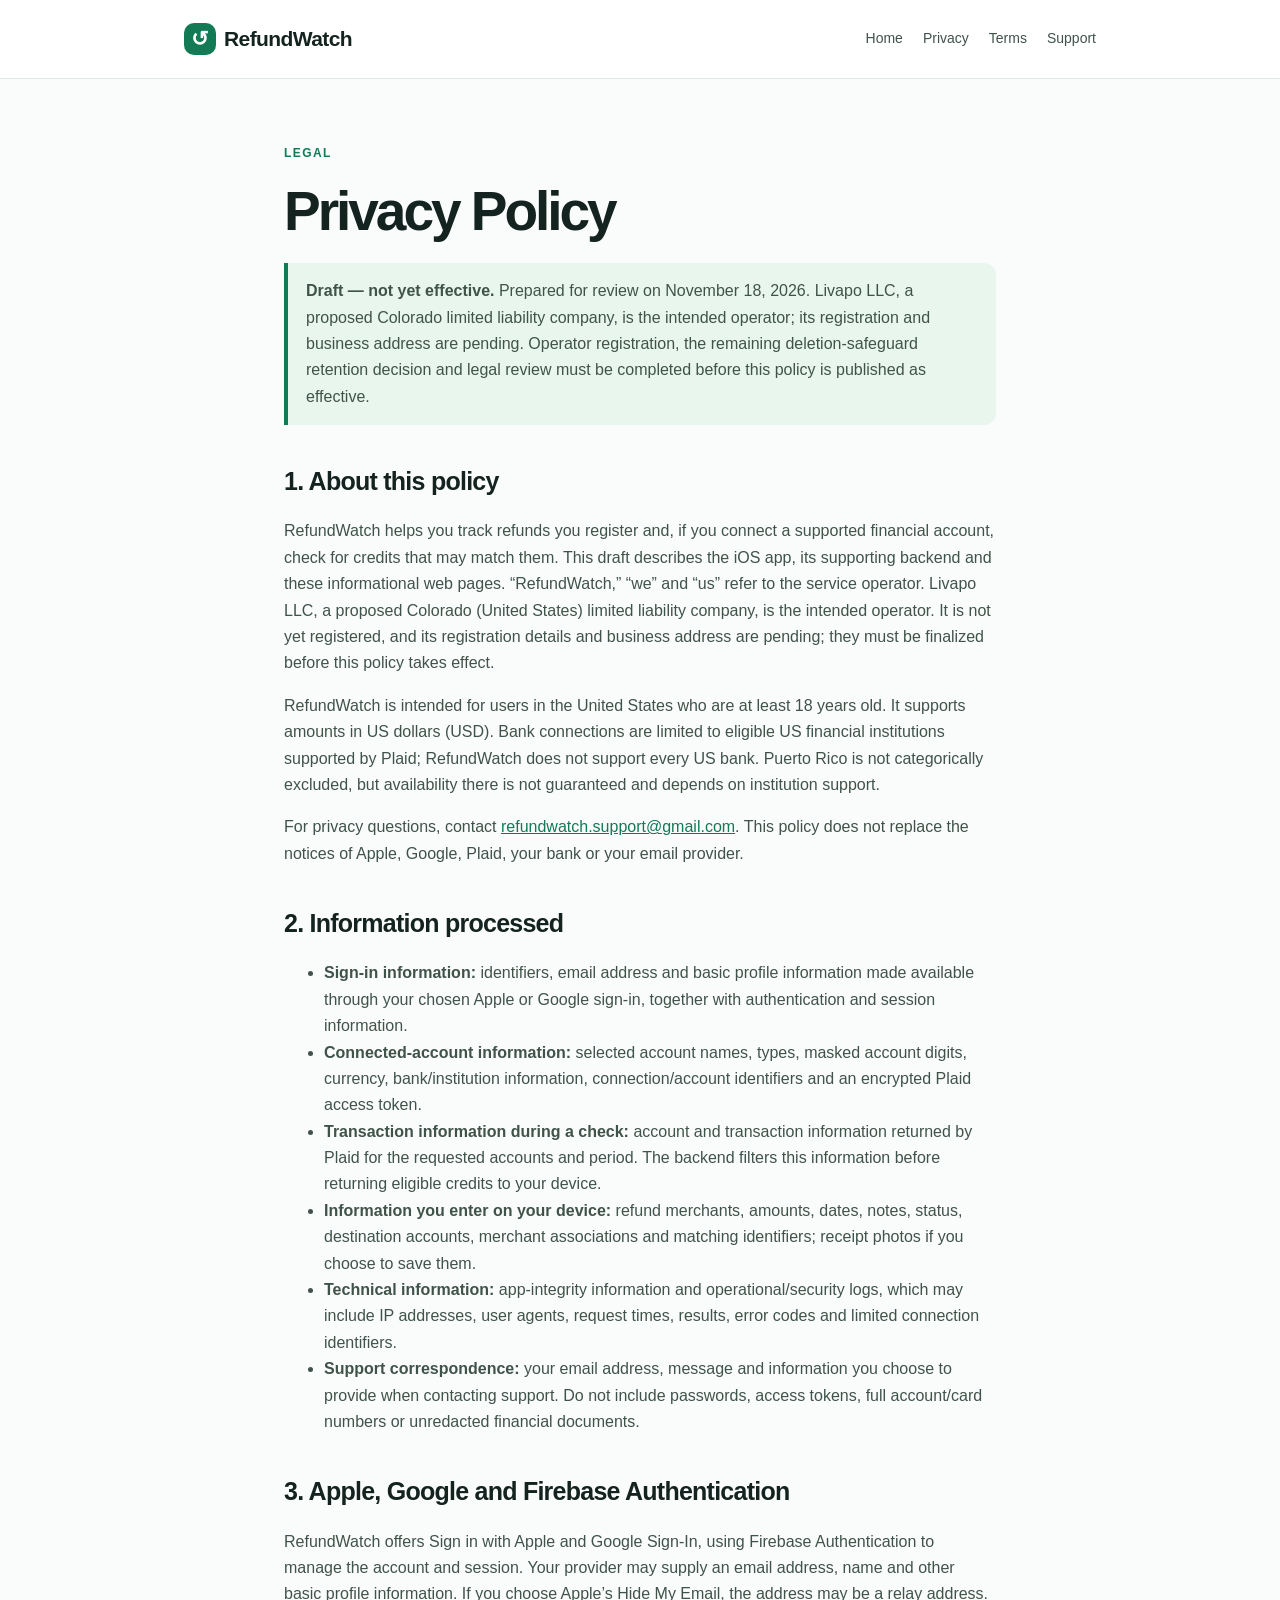
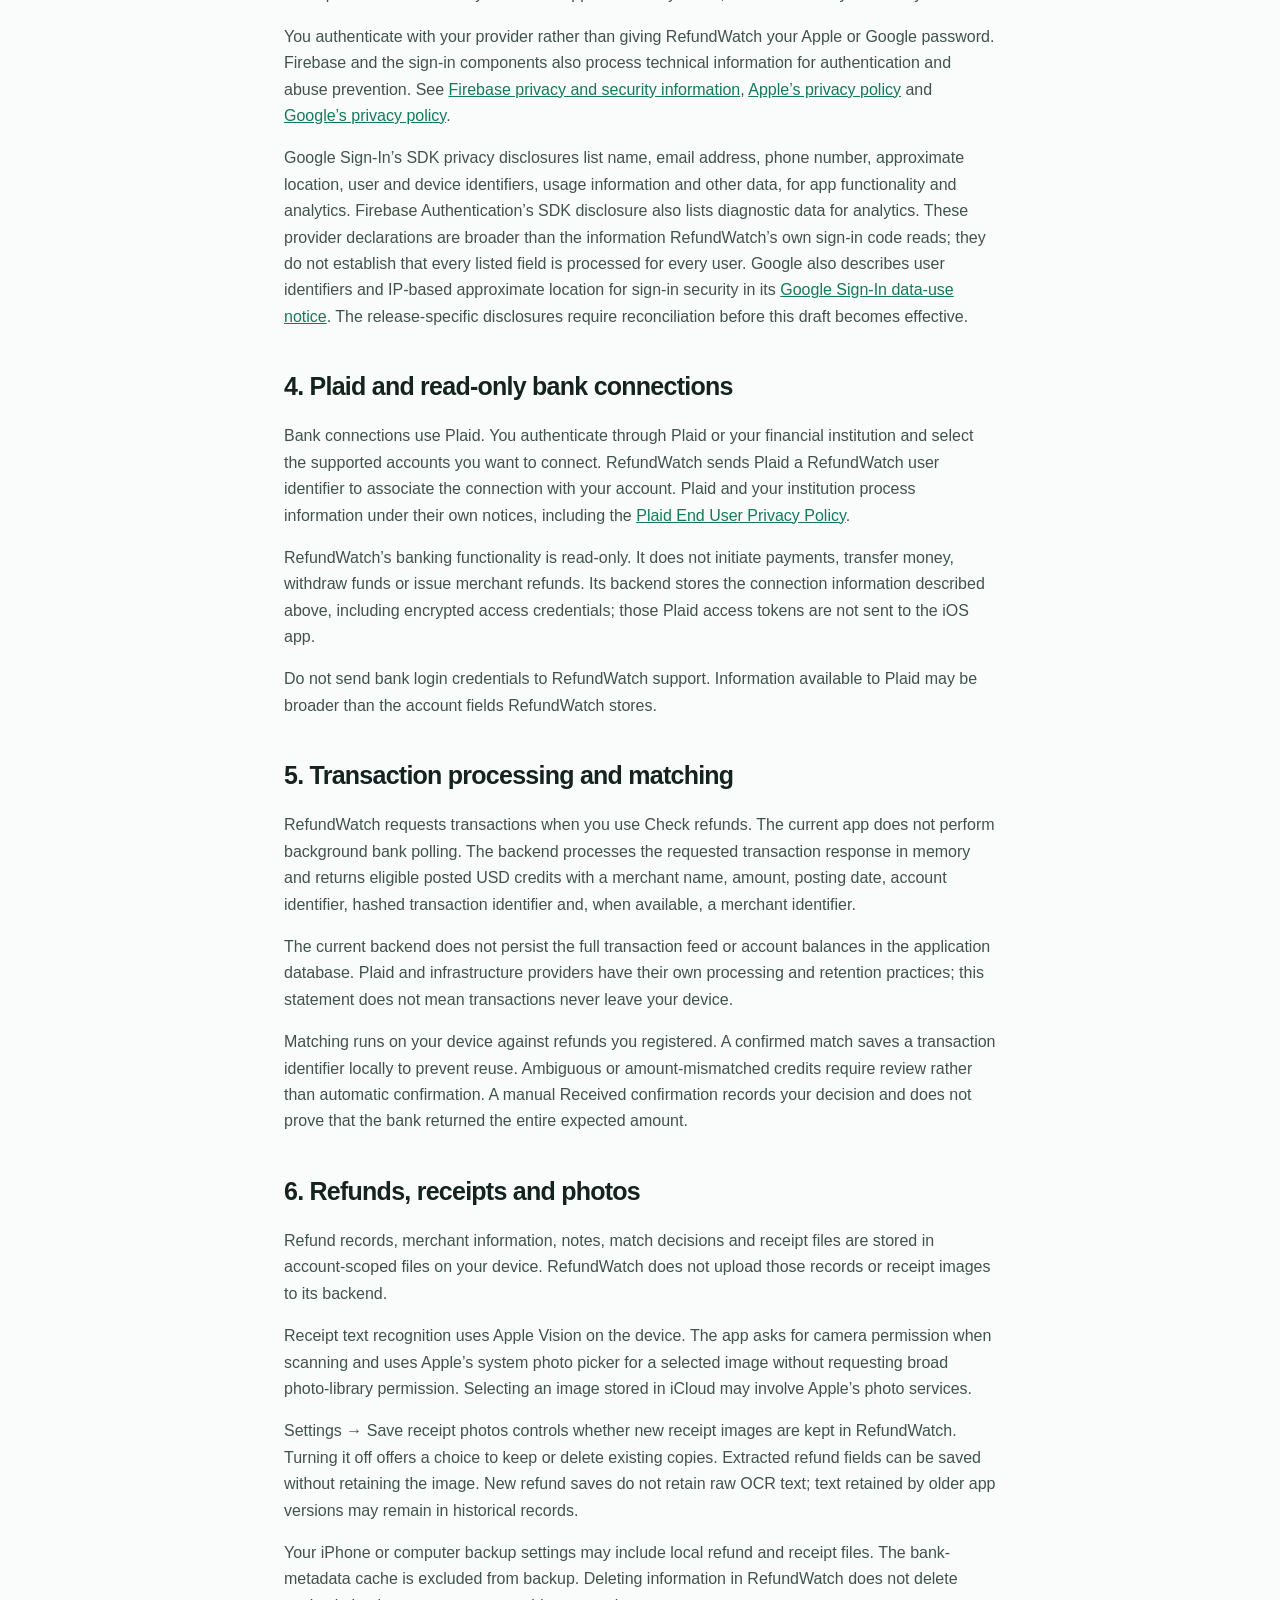
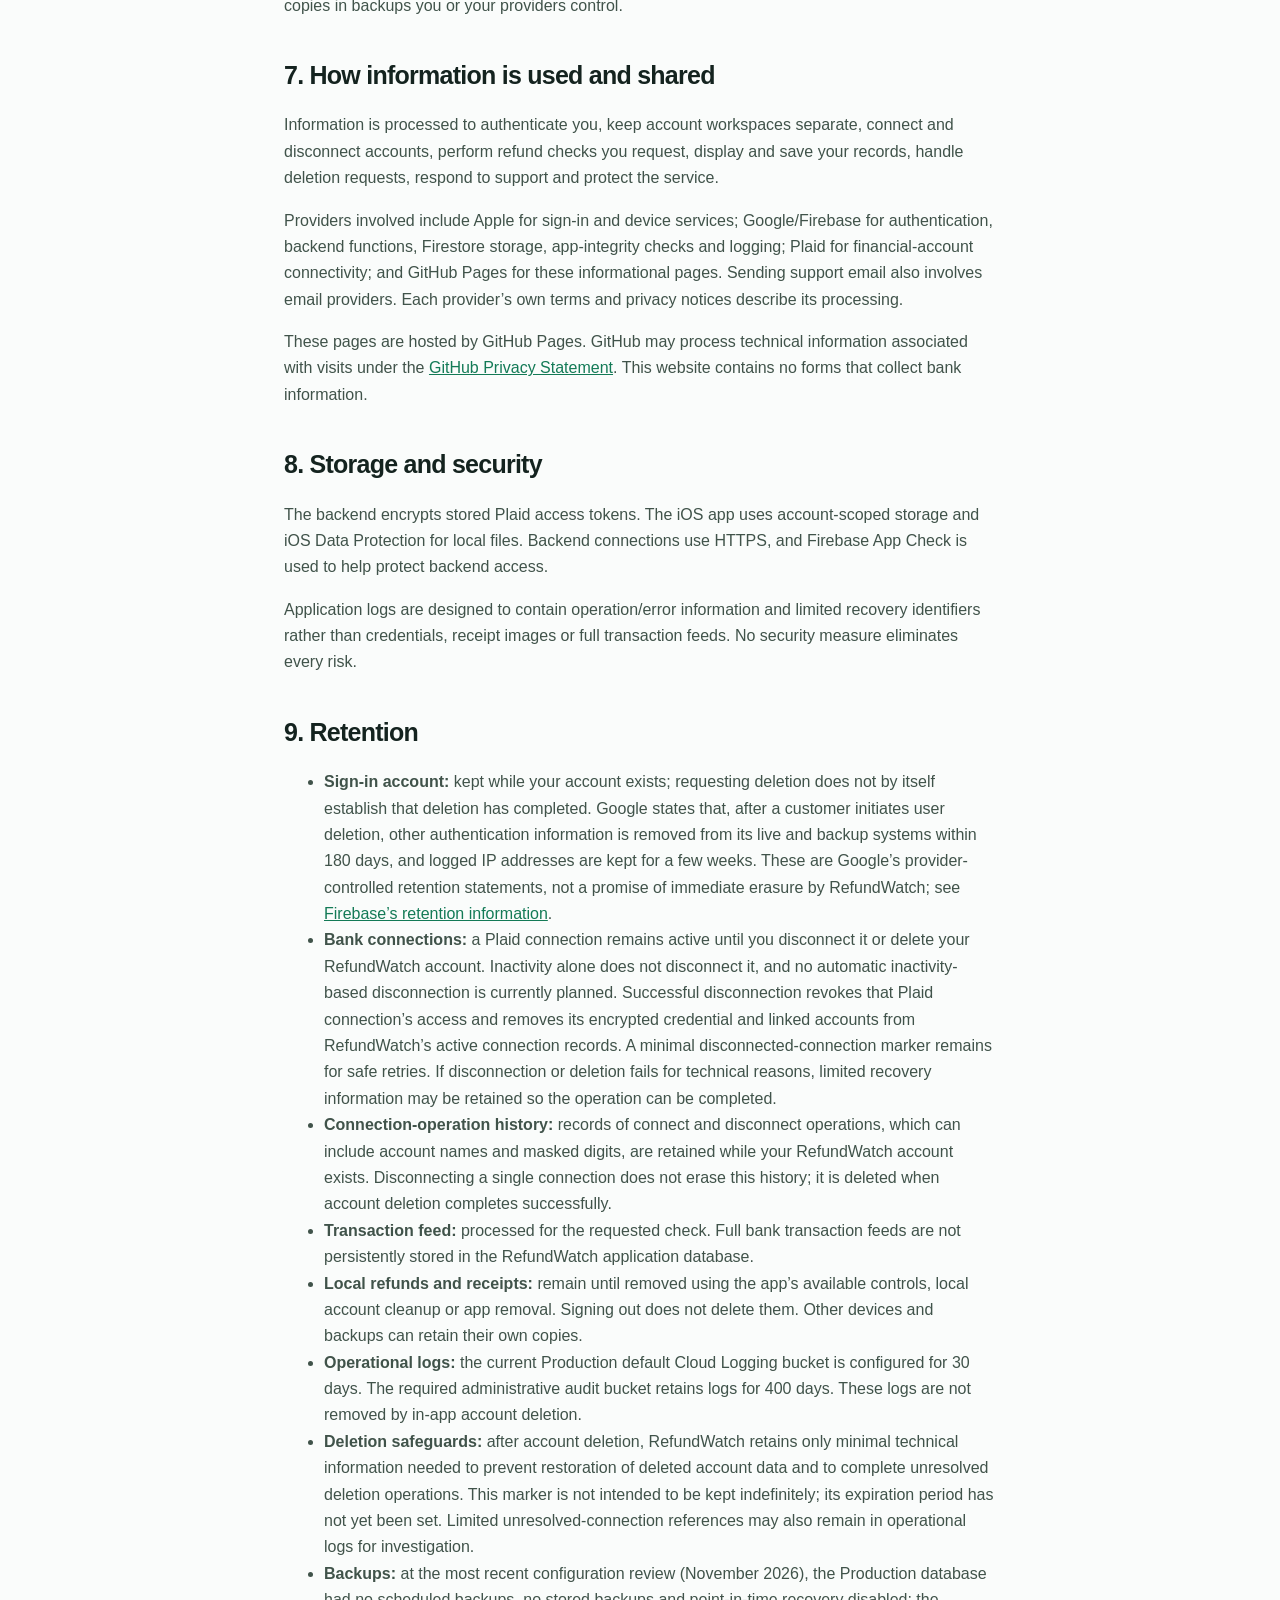
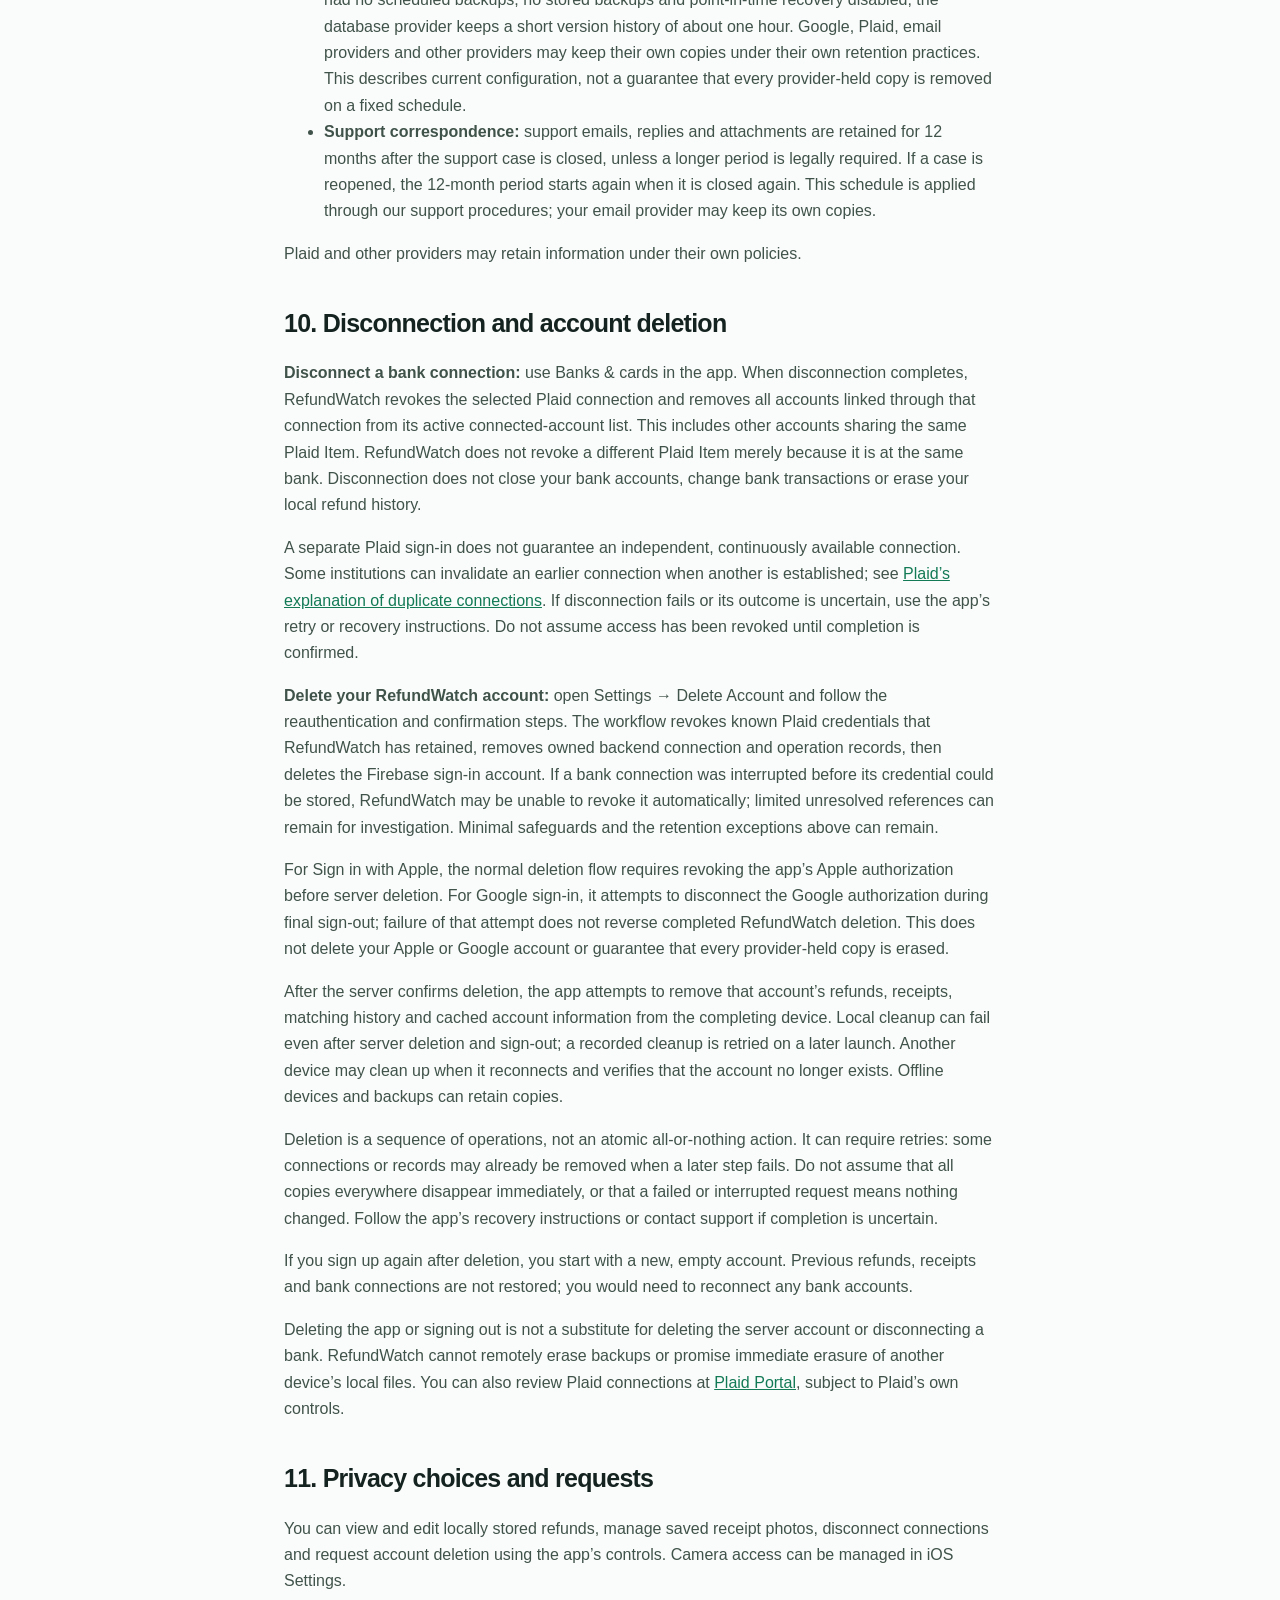
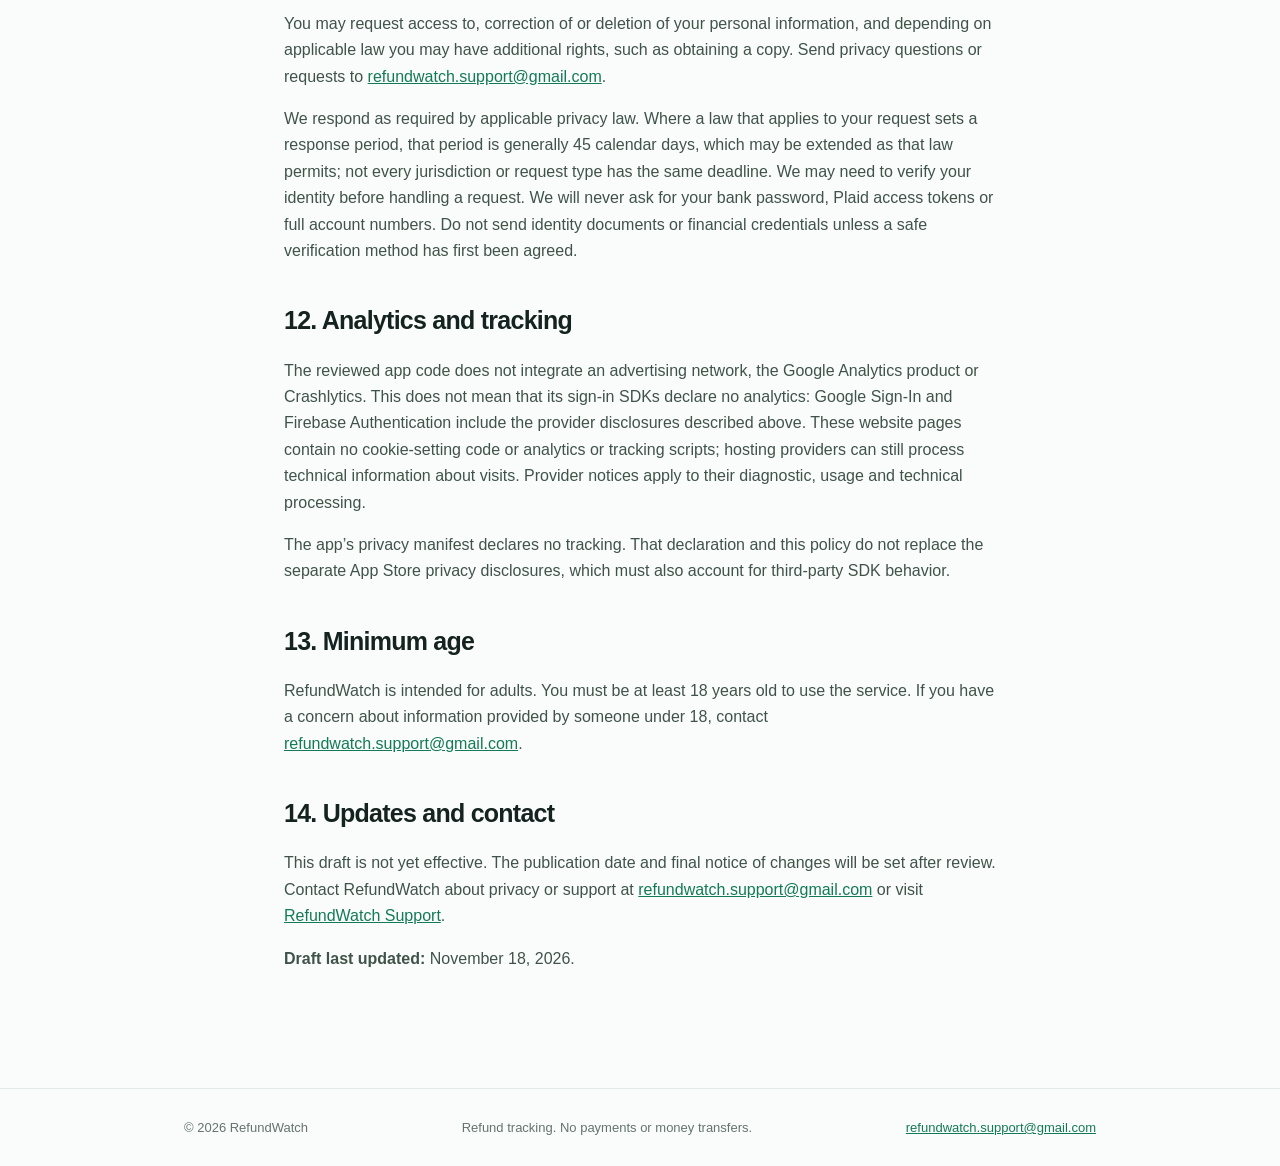
==== commit daae37c5: "Legal drafts: incorporate owner-approved retention, support and territory decisions Livapo LLC (Colo" ====
--- a/privacy.html
+++ b/privacy.html
@@ -20,14 +20,16 @@
     <article class="wrap content">
       <div class="eyebrow">Legal</div>
       <h1>Privacy Policy</h1>
-      <p class="note"><strong>Draft — not yet effective.</strong> Prepared for review on November 18, 2026. Livapo LLC is the proposed operator name, not yet registered. Operator registration, retention decisions and legal review must be completed before this policy is published as effective.</p>
-      <!-- PUBLICATION BLOCKERS: Confirm the operator's legal name and any required mailing address;
-           approve retention for connection history, deletion markers, backups and support correspondence;
-           confirm applicable privacy-rights procedures, third-party disclosures and the effective date.
-           This review draft must not be merged to the GitHub Pages deployment branch as a final policy. -->
+      <p class="note"><strong>Draft — not yet effective.</strong> Prepared for review on November 18, 2026. Livapo LLC, a proposed Colorado limited liability company, is the intended operator; its registration and business address are pending. Operator registration, the remaining deletion-safeguard retention decision and legal review must be completed before this policy is published as effective.</p>
+      <!-- PUBLICATION BLOCKERS: Livapo LLC (Colorado) registration and any required business address are pending.
+           Owner-approved retention decisions (support correspondence, bank connections, logs, connection history,
+           account deletion, territory) are incorporated. The deletion-marker expiration period remains a technical
+           decision pending verification. Legal review, release-specific SDK/App Store disclosures and the effective date
+           remain open. This review draft must not be merged to the GitHub Pages deployment branch as a final policy. -->
 
       <h2 id="scope">1. About this policy</h2>
-      <p>RefundWatch helps you track refunds you register and, if you connect a supported financial account, check for credits that may match them. This draft describes the iOS app, its supporting backend and these informational web pages. “RefundWatch,” “we” and “us” refer to the service operator. Livapo LLC is the proposed legal entity, not yet registered; its identity must be verified and finalized before this policy takes effect.</p>
+      <p>RefundWatch helps you track refunds you register and, if you connect a supported financial account, check for credits that may match them. This draft describes the iOS app, its supporting backend and these informational web pages. “RefundWatch,” “we” and “us” refer to the service operator. Livapo LLC, a proposed Colorado (United States) limited liability company, is the intended operator. It is not yet registered, and its registration details and business address are pending; they must be finalized before this policy takes effect.</p>
+      <p>RefundWatch is intended for users in the United States who are at least 18 years old. It supports amounts in US dollars (USD). Bank connections are limited to eligible US financial institutions supported by Plaid; RefundWatch does not support every US bank. Puerto Rico is not categorically excluded, but availability there is not guaranteed and depends on institution support.</p>
       <p>For privacy questions, contact <a href="mailto:refundwatch.support@gmail.com">refundwatch.support@gmail.com</a>. This policy does not replace the notices of Apple, Google, Plaid, your bank or your email provider.</p>
 
       <h2 id="information">2. Information processed</h2>
@@ -74,14 +76,16 @@
       <h2 id="retention">9. Retention</h2>
       <ul>
         <li><strong>Sign-in account:</strong> kept while your account exists; requesting deletion does not by itself establish that deletion has completed. Google states that, after a customer initiates user deletion, other authentication information is removed from its live and backup systems within 180 days, and logged IP addresses are kept for a few weeks. These are Google’s provider-controlled retention statements, not a promise of immediate erasure by RefundWatch; see <a href="https://firebase.google.com/support/privacy">Firebase’s retention information</a>.</li>
-        <li><strong>Bank connections:</strong> successful disconnection invalidates that Plaid connection’s access token and removes its encrypted credential and linked accounts from RefundWatch’s active connection records. A minimal disconnected-connection marker remains for safe retries. Connection-operation history can retain account names and masked digits after disconnection while the RefundWatch account exists; disconnecting does not erase this history.</li>
-        <li><strong>Transaction feed:</strong> processed for the requested check rather than stored as a transaction database by RefundWatch.</li>
+        <li><strong>Bank connections:</strong> a Plaid connection remains active until you disconnect it or delete your RefundWatch account. Inactivity alone does not disconnect it, and no automatic inactivity-based disconnection is currently planned. Successful disconnection revokes that Plaid connection’s access and removes its encrypted credential and linked accounts from RefundWatch’s active connection records. A minimal disconnected-connection marker remains for safe retries. If disconnection or deletion fails for technical reasons, limited recovery information may be retained so the operation can be completed.</li>
+        <li><strong>Connection-operation history:</strong> records of connect and disconnect operations, which can include account names and masked digits, are retained while your RefundWatch account exists. Disconnecting a single connection does not erase this history; it is deleted when account deletion completes successfully.</li>
+        <li><strong>Transaction feed:</strong> processed for the requested check. Full bank transaction feeds are not persistently stored in the RefundWatch application database.</li>
         <li><strong>Local refunds and receipts:</strong> remain until removed using the app’s available controls, local account cleanup or app removal. Signing out does not delete them. Other devices and backups can retain their own copies.</li>
         <li><strong>Operational logs:</strong> the current Production default Cloud Logging bucket is configured for 30 days. The required administrative audit bucket retains logs for 400 days. These logs are not removed by in-app account deletion.</li>
-        <li><strong>Deletion safeguards:</strong> a minimal backend deletion marker is retained to prevent a deleted identity from recreating account data. Limited unresolved-connection references may also remain in operational logs for investigation.</li>
-        <li><strong>Support messages and other backups:</strong> retention depends on the applicable provider settings and the operator’s final retention schedule, which remains pending publication review.</li>
+        <li><strong>Deletion safeguards:</strong> after account deletion, RefundWatch retains only minimal technical information needed to prevent restoration of deleted account data and to complete unresolved deletion operations. This marker is not intended to be kept indefinitely; its expiration period has not yet been set. Limited unresolved-connection references may also remain in operational logs for investigation.</li>
+        <li><strong>Backups:</strong> at the most recent configuration review (November 2026), the Production database had no scheduled backups, no stored backups and point-in-time recovery disabled; the database provider keeps a short version history of about one hour. Google, Plaid, email providers and other providers may keep their own copies under their own retention practices. This describes current configuration, not a guarantee that every provider-held copy is removed on a fixed schedule.</li>
+        <li><strong>Support correspondence:</strong> support emails, replies and attachments are retained for 12 months after the support case is closed, unless a longer period is legally required. If a case is reopened, the 12-month period starts again when it is closed again. This schedule is applied through our support procedures; your email provider may keep its own copies.</li>
       </ul>
-      <p>Plaid and other providers may retain information under their own policies. Final retention decisions for connection history, deletion markers, support correspondence and backups must be approved before this draft becomes effective.</p>
+      <p>Plaid and other providers may retain information under their own policies.</p>
 
       <h2 id="choices">10. Disconnection and account deletion</h2>
       <p><strong>Disconnect a bank connection:</strong> use Banks &amp; cards in the app. When disconnection completes, RefundWatch revokes the selected Plaid connection and removes all accounts linked through that connection from its active connected-account list. This includes other accounts sharing the same Plaid Item. RefundWatch does not revoke a different Plaid Item merely because it is at the same bank. Disconnection does not close your bank accounts, change bank transactions or erase your local refund history.</p>
@@ -90,11 +94,13 @@
       <p>For Sign in with Apple, the normal deletion flow requires revoking the app’s Apple authorization before server deletion. For Google sign-in, it attempts to disconnect the Google authorization during final sign-out; failure of that attempt does not reverse completed RefundWatch deletion. This does not delete your Apple or Google account or guarantee that every provider-held copy is erased.</p>
       <p>After the server confirms deletion, the app attempts to remove that account’s refunds, receipts, matching history and cached account information from the completing device. Local cleanup can fail even after server deletion and sign-out; a recorded cleanup is retried on a later launch. Another device may clean up when it reconnects and verifies that the account no longer exists. Offline devices and backups can retain copies.</p>
       <p>Deletion is a sequence of operations, not an atomic all-or-nothing action. It can require retries: some connections or records may already be removed when a later step fails. Do not assume that all copies everywhere disappear immediately, or that a failed or interrupted request means nothing changed. Follow the app’s recovery instructions or contact support if completion is uncertain.</p>
+      <p>If you sign up again after deletion, you start with a new, empty account. Previous refunds, receipts and bank connections are not restored; you would need to reconnect any bank accounts.</p>
       <p>Deleting the app or signing out is not a substitute for deleting the server account or disconnecting a bank. RefundWatch cannot remotely erase backups or promise immediate erasure of another device’s local files. You can also review Plaid connections at <a href="https://my.plaid.com/">Plaid Portal</a>, subject to Plaid’s own controls.</p>
 
       <h2 id="privacy-rights">11. Privacy choices and requests</h2>
       <p>You can view and edit locally stored refunds, manage saved receipt photos, disconnect connections and request account deletion using the app’s controls. Camera access can be managed in iOS Settings.</p>
-      <p>Depending on applicable law, you may have rights to request access, correction, deletion or a copy of personal information. Send privacy questions or requests to <a href="mailto:refundwatch.support@gmail.com">refundwatch.support@gmail.com</a>. We may need to verify your identity before handling a request. Do not send identity documents or financial credentials unless a safe verification method has first been agreed.</p>
+      <p>You may request access to, correction of or deletion of your personal information, and depending on applicable law you may have additional rights, such as obtaining a copy. Send privacy questions or requests to <a href="mailto:refundwatch.support@gmail.com">refundwatch.support@gmail.com</a>.</p>
+      <p>We respond as required by applicable privacy law. Where a law that applies to your request sets a response period, that period is generally 45 calendar days, which may be extended as that law permits; not every jurisdiction or request type has the same deadline. We may need to verify your identity before handling a request. We will never ask for your bank password, Plaid access tokens or full account numbers. Do not send identity documents or financial credentials unless a safe verification method has first been agreed.</p>
 
       <h2 id="analytics">12. Analytics and tracking</h2>
       <p>The reviewed app code does not integrate an advertising network, the Google Analytics product or Crashlytics. This does not mean that its sign-in SDKs declare no analytics: Google Sign-In and Firebase Authentication include the provider disclosures described above. These website pages contain no cookie-setting code or analytics or tracking scripts; hosting providers can still process technical information about visits. Provider notices apply to their diagnostic, usage and technical processing.</p>
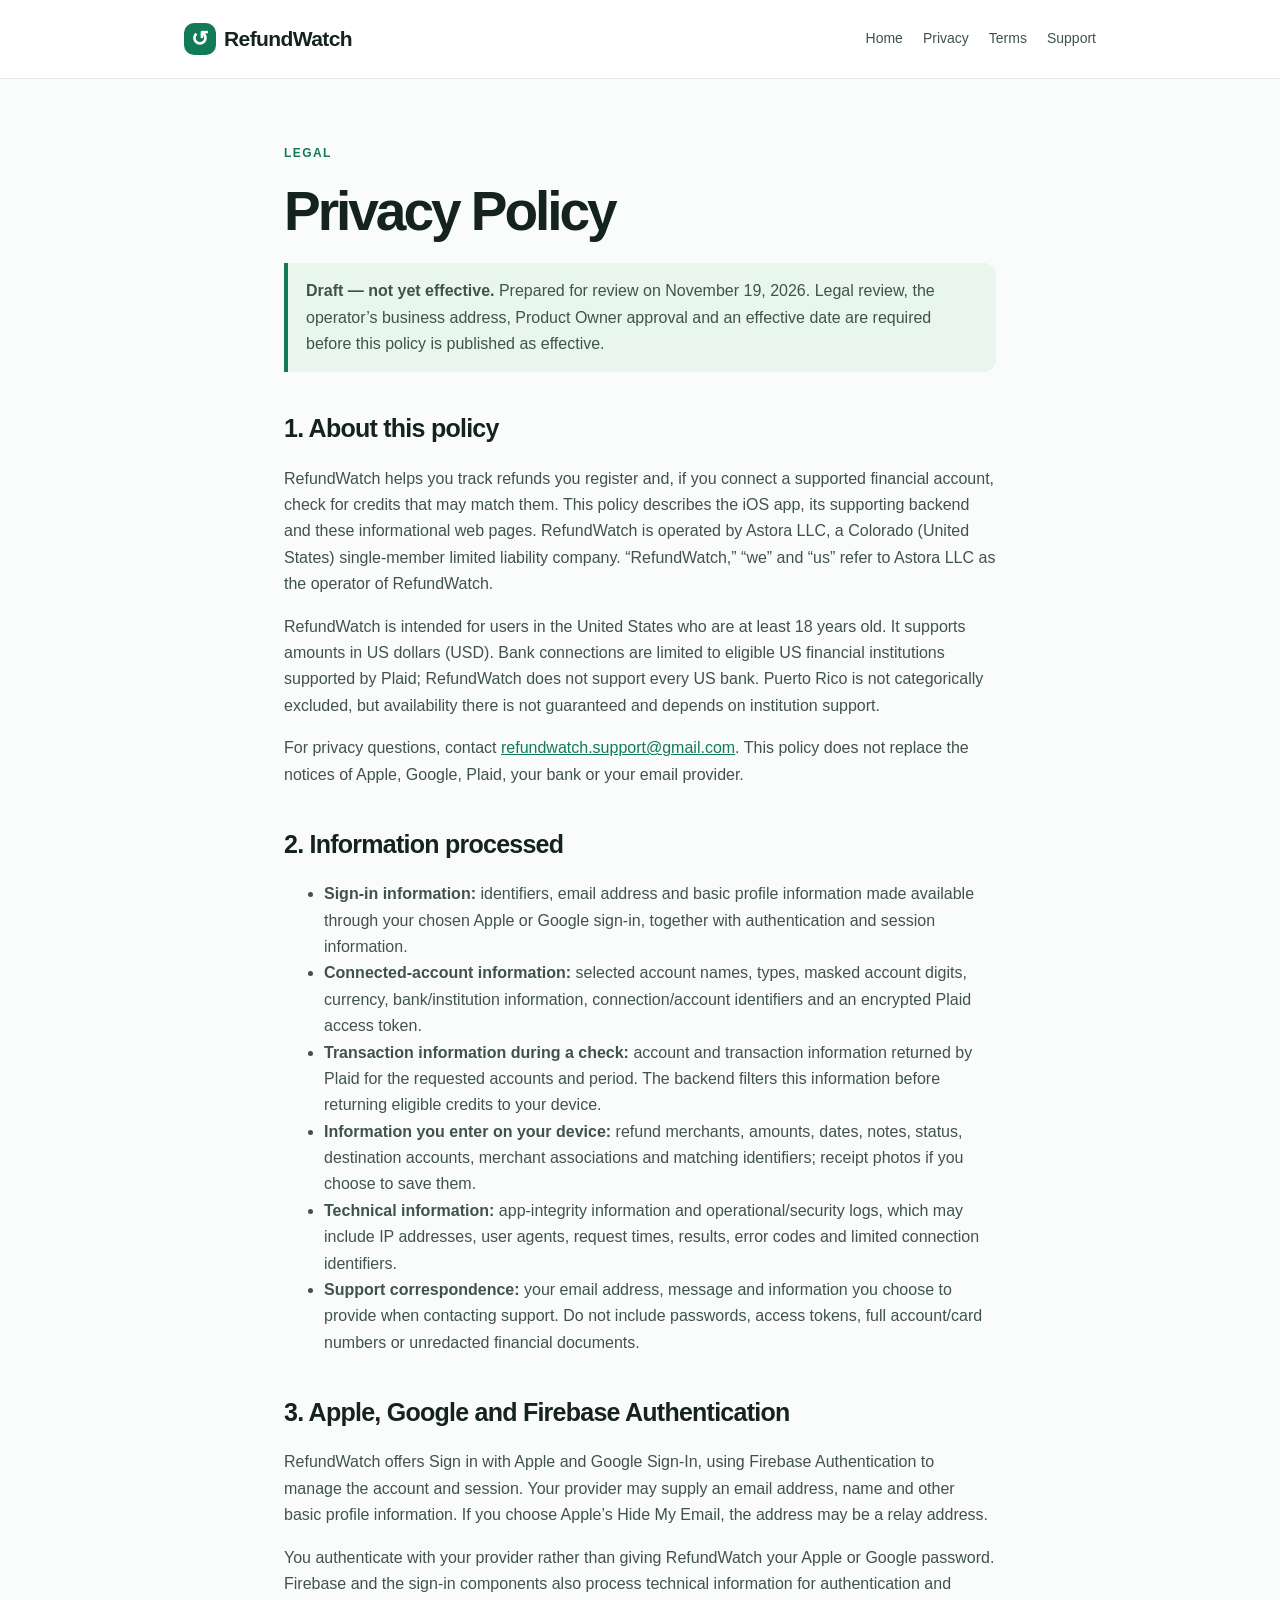
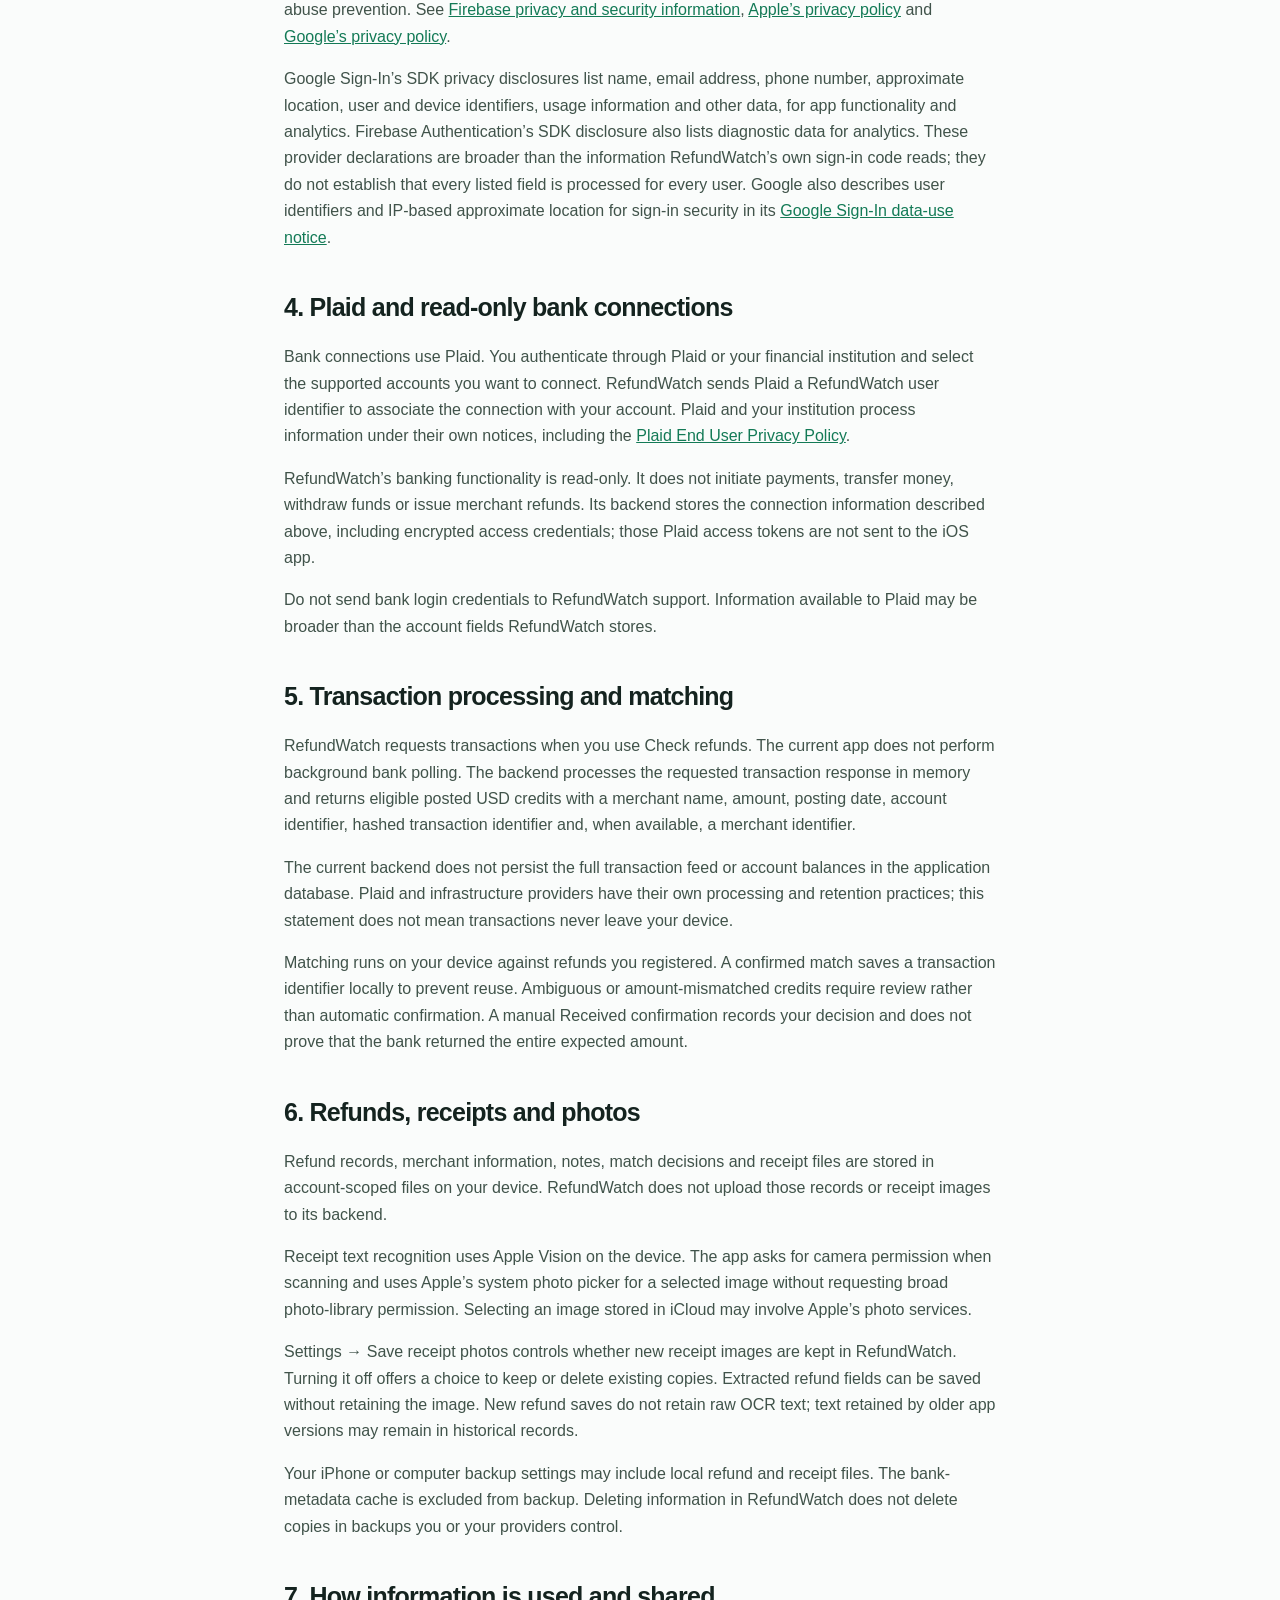
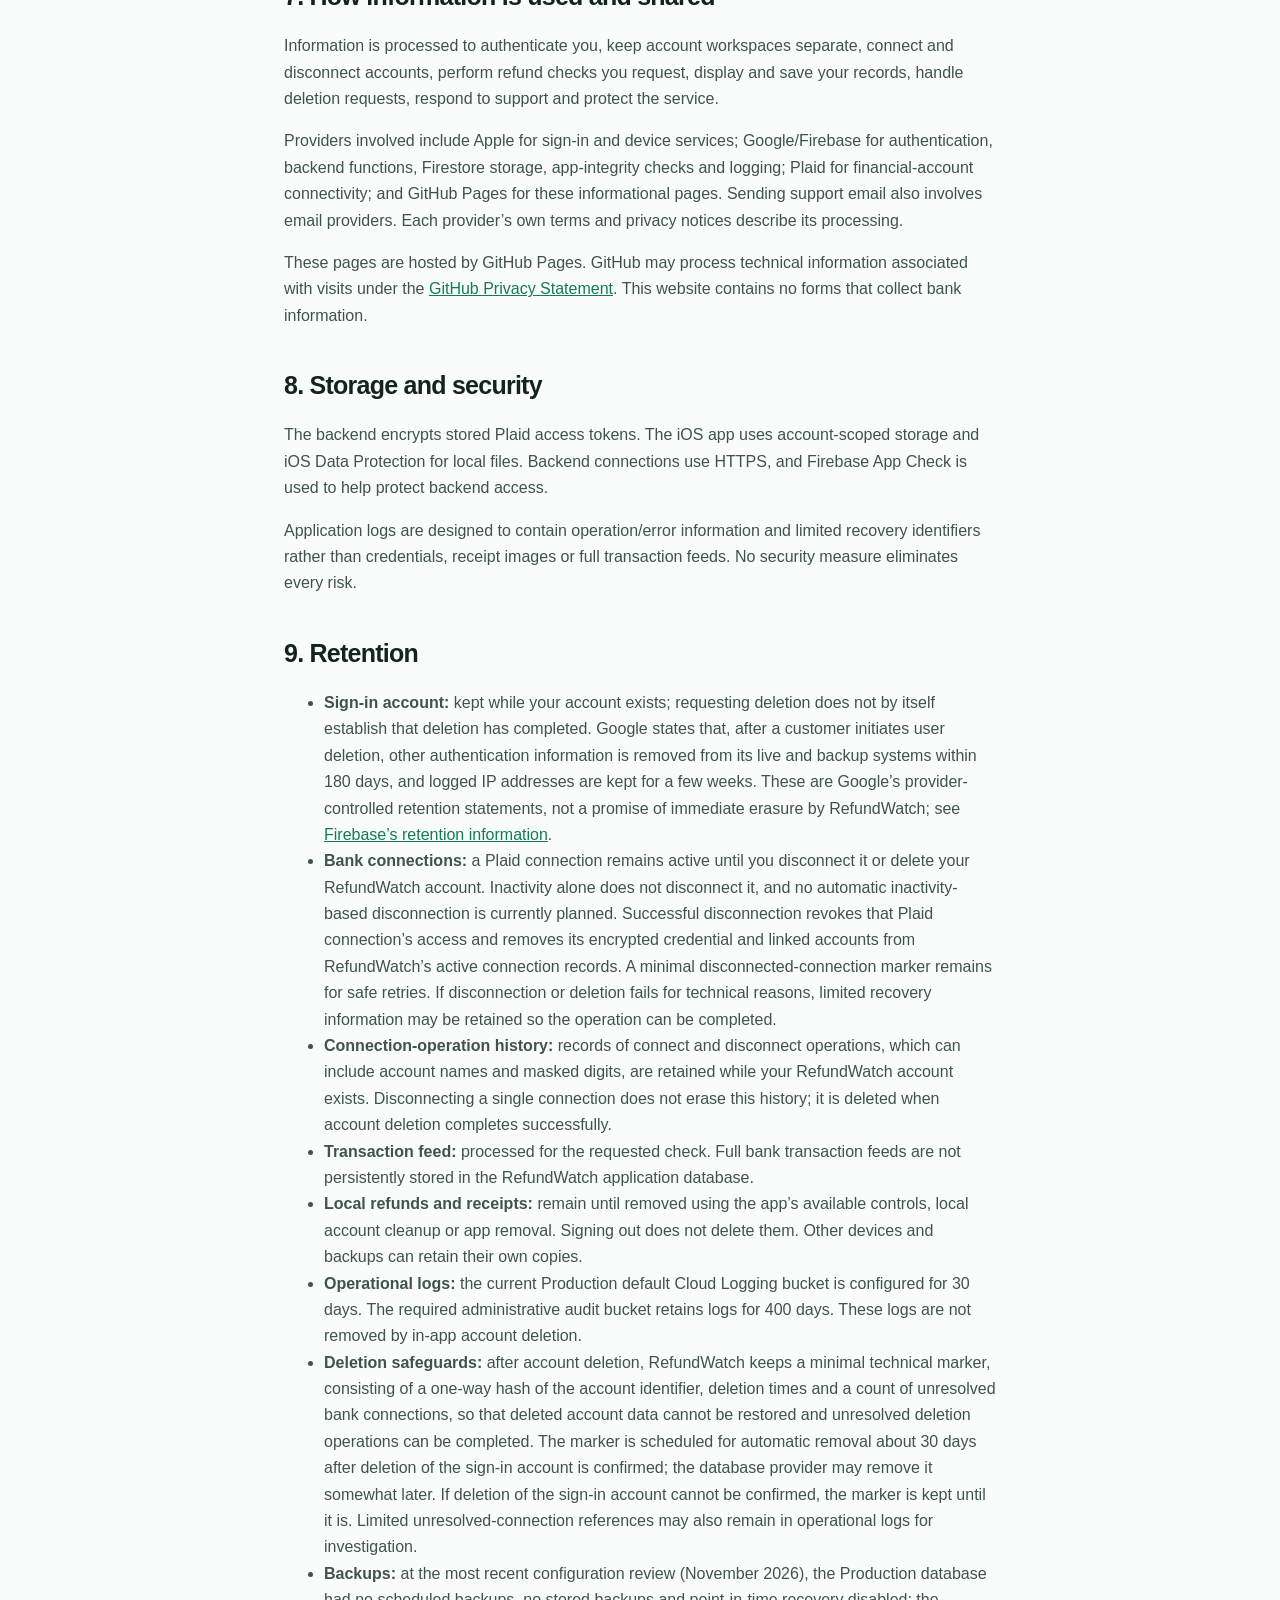
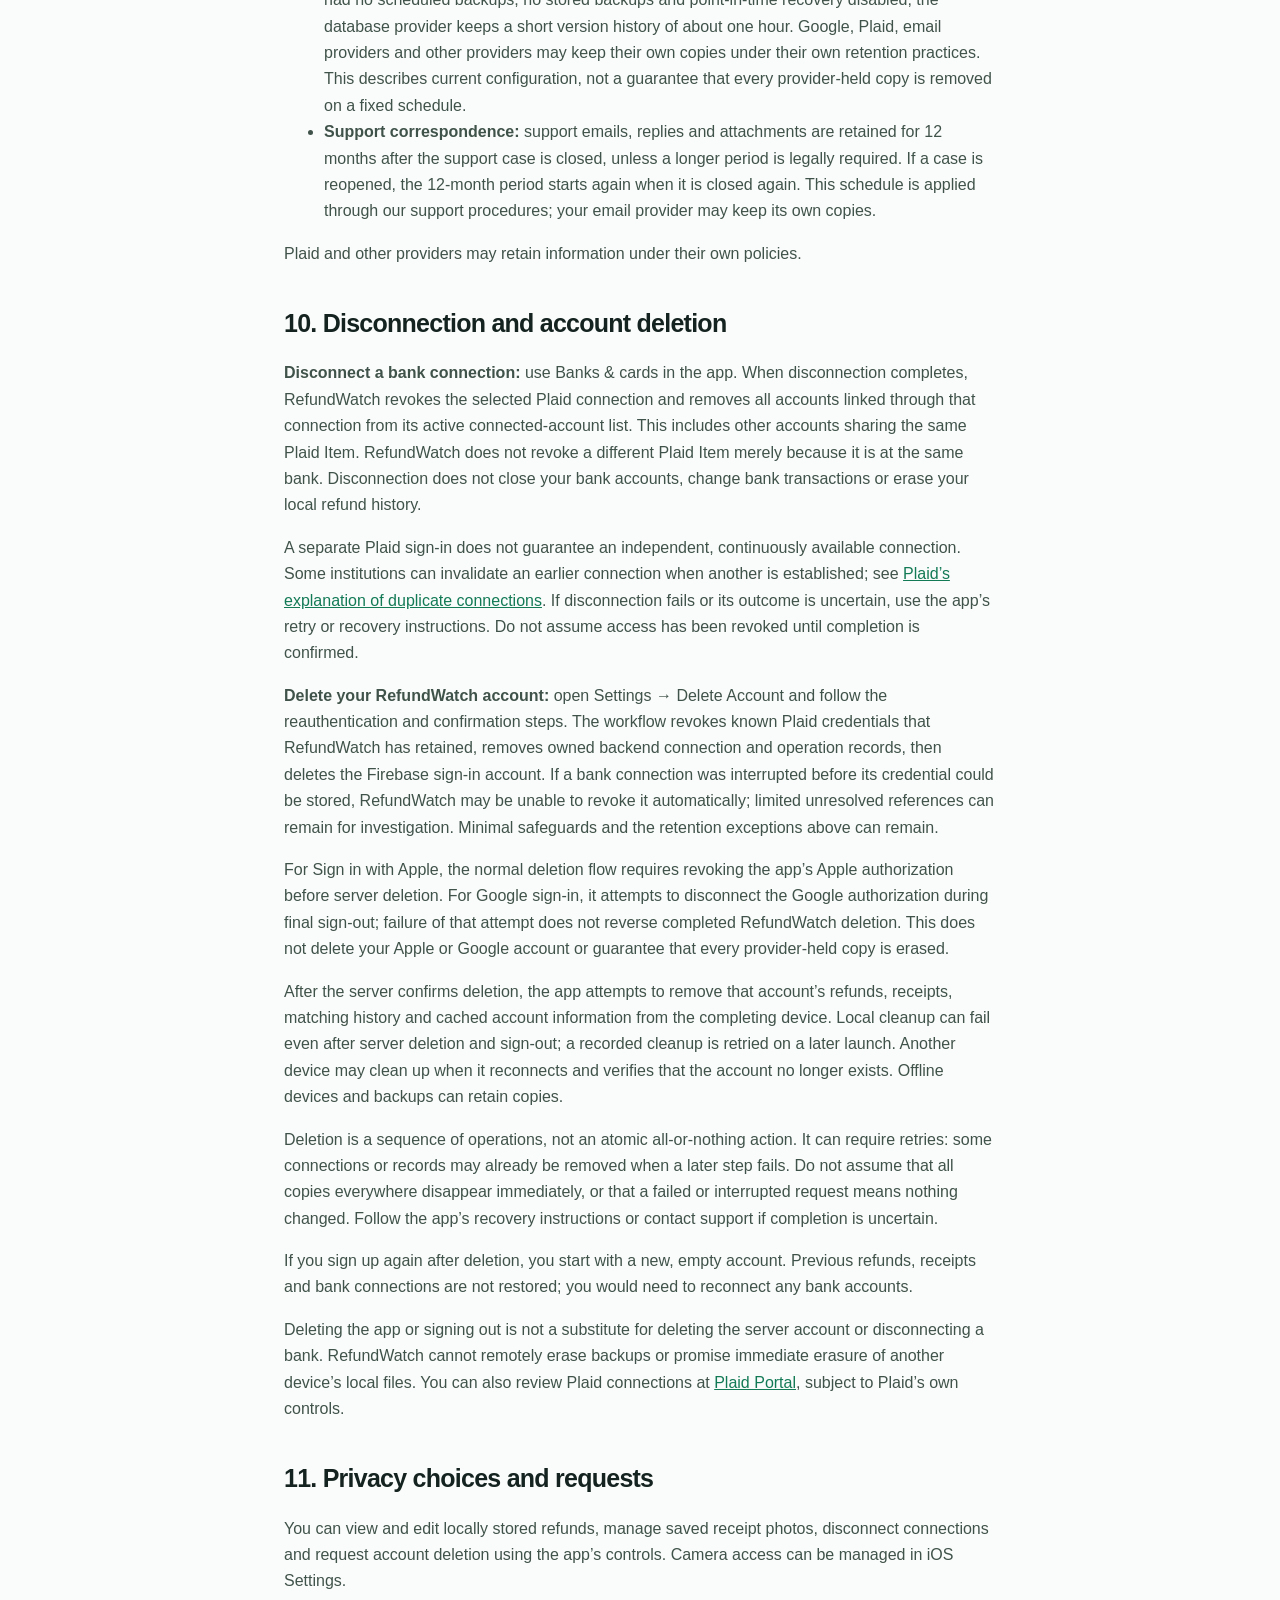
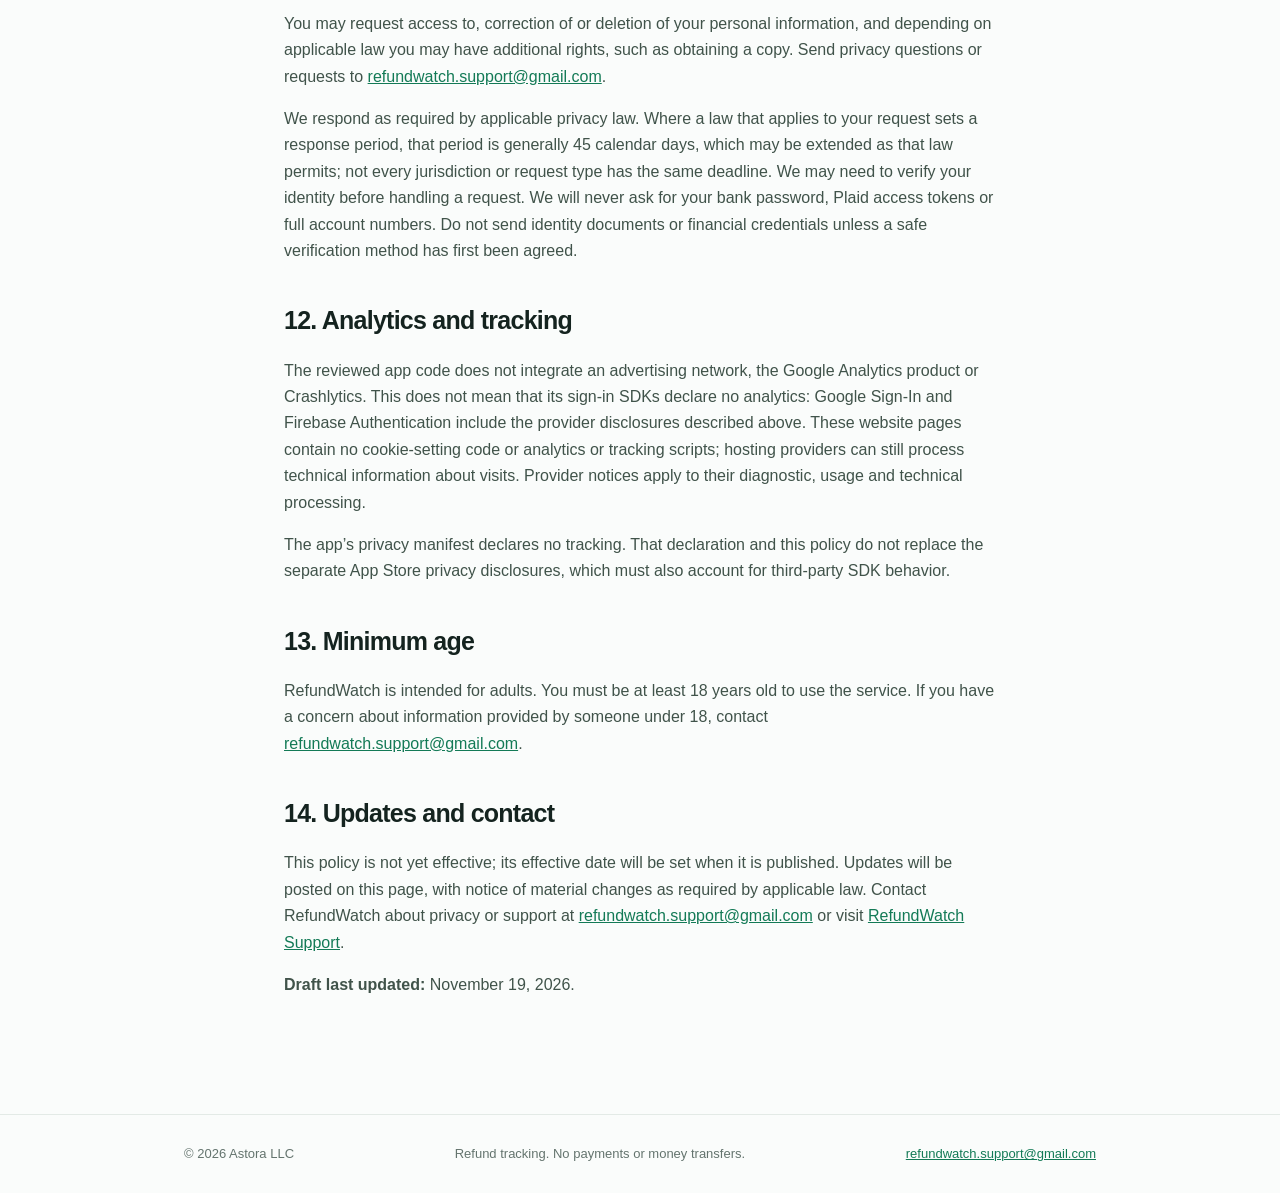
==== commit d3f08cd3: "Legal pages: name Astora LLC as operator and describe deletion-marker expiry Replace Livapo LLC with" ====
--- a/privacy.html
+++ b/privacy.html
@@ -3,7 +3,7 @@
 <head>
   <meta charset="utf-8">
   <meta name="viewport" content="width=device-width,initial-scale=1">
-  <meta name="description" content="Review draft of RefundWatch privacy practices: sign-in, Plaid connections, local receipts, retention and deletion.">
+  <meta name="description" content="RefundWatch privacy practices: sign-in, read-only Plaid connections, local receipts, retention and account deletion.">
   <meta name="theme-color" content="#137a56">
   <title>Privacy Policy | RefundWatch</title>
   <link rel="stylesheet" href="styles.css">
@@ -20,15 +20,17 @@
     <article class="wrap content">
       <div class="eyebrow">Legal</div>
       <h1>Privacy Policy</h1>
-      <p class="note"><strong>Draft — not yet effective.</strong> Prepared for review on November 18, 2026. Livapo LLC, a proposed Colorado limited liability company, is the intended operator; its registration and business address are pending. Operator registration, the remaining deletion-safeguard retention decision and legal review must be completed before this policy is published as effective.</p>
-      <!-- PUBLICATION BLOCKERS: Livapo LLC (Colorado) registration and any required business address are pending.
-           Owner-approved retention decisions (support correspondence, bank connections, logs, connection history,
-           account deletion, territory) are incorporated. The deletion-marker expiration period remains a technical
-           decision pending verification. Legal review, release-specific SDK/App Store disclosures and the effective date
-           remain open. This review draft must not be merged to the GitHub Pages deployment branch as a final policy. -->
+      <p class="note"><strong>Draft — not yet effective.</strong> Prepared for review on November 19, 2026. Legal review, the operator’s business address, Product Owner approval and an effective date are required before this policy is published as effective.</p>
+      <!-- PUBLICATION BLOCKERS: Operator Astora LLC (Colorado single-member LLC): registration evidence and any required
+           business address still to be supplied. Owner-approved retention decisions are incorporated, and the
+           deletion-marker expiry (30 days after confirmed sign-in account deletion) is deployed with an ACTIVE Production
+           TTL policy since November 19, 2026; a Production deletion observing the scheduled expiry is still pending.
+           Release-specific SDK categories and App Store privacy answers must be reconciled with section 3. Legal review,
+           Product Owner approval and the effective date remain open. Do not merge to the GitHub Pages deployment branch
+           as a final policy until these are resolved. -->
 
       <h2 id="scope">1. About this policy</h2>
-      <p>RefundWatch helps you track refunds you register and, if you connect a supported financial account, check for credits that may match them. This draft describes the iOS app, its supporting backend and these informational web pages. “RefundWatch,” “we” and “us” refer to the service operator. Livapo LLC, a proposed Colorado (United States) limited liability company, is the intended operator. It is not yet registered, and its registration details and business address are pending; they must be finalized before this policy takes effect.</p>
+      <p>RefundWatch helps you track refunds you register and, if you connect a supported financial account, check for credits that may match them. This policy describes the iOS app, its supporting backend and these informational web pages. RefundWatch is operated by Astora LLC, a Colorado (United States) single-member limited liability company. “RefundWatch,” “we” and “us” refer to Astora LLC as the operator of RefundWatch.</p>
       <p>RefundWatch is intended for users in the United States who are at least 18 years old. It supports amounts in US dollars (USD). Bank connections are limited to eligible US financial institutions supported by Plaid; RefundWatch does not support every US bank. Puerto Rico is not categorically excluded, but availability there is not guaranteed and depends on institution support.</p>
       <p>For privacy questions, contact <a href="mailto:refundwatch.support@gmail.com">refundwatch.support@gmail.com</a>. This policy does not replace the notices of Apple, Google, Plaid, your bank or your email provider.</p>
 
@@ -45,7 +47,7 @@
       <h2 id="authentication">3. Apple, Google and Firebase Authentication</h2>
       <p>RefundWatch offers Sign in with Apple and Google Sign-In, using Firebase Authentication to manage the account and session. Your provider may supply an email address, name and other basic profile information. If you choose Apple’s Hide My Email, the address may be a relay address.</p>
       <p>You authenticate with your provider rather than giving RefundWatch your Apple or Google password. Firebase and the sign-in components also process technical information for authentication and abuse prevention. See <a href="https://firebase.google.com/support/privacy">Firebase privacy and security information</a>, <a href="https://www.apple.com/legal/privacy/">Apple’s privacy policy</a> and <a href="https://policies.google.com/privacy">Google’s privacy policy</a>.</p>
-      <p>Google Sign-In’s SDK privacy disclosures list name, email address, phone number, approximate location, user and device identifiers, usage information and other data, for app functionality and analytics. Firebase Authentication’s SDK disclosure also lists diagnostic data for analytics. These provider declarations are broader than the information RefundWatch’s own sign-in code reads; they do not establish that every listed field is processed for every user. Google also describes user identifiers and IP-based approximate location for sign-in security in its <a href="https://developers.google.com/identity/sign-in/ios/app-privacy">Google Sign-In data-use notice</a>. The release-specific disclosures require reconciliation before this draft becomes effective.</p>
+      <p>Google Sign-In’s SDK privacy disclosures list name, email address, phone number, approximate location, user and device identifiers, usage information and other data, for app functionality and analytics. Firebase Authentication’s SDK disclosure also lists diagnostic data for analytics. These provider declarations are broader than the information RefundWatch’s own sign-in code reads; they do not establish that every listed field is processed for every user. Google also describes user identifiers and IP-based approximate location for sign-in security in its <a href="https://developers.google.com/identity/sign-in/ios/app-privacy">Google Sign-In data-use notice</a>.</p>
 
       <h2 id="bank-connections">4. Plaid and read-only bank connections</h2>
       <p>Bank connections use Plaid. You authenticate through Plaid or your financial institution and select the supported accounts you want to connect. RefundWatch sends Plaid a RefundWatch user identifier to associate the connection with your account. Plaid and your institution process information under their own notices, including the <a href="https://plaid.com/legal/#end-user-privacy-policy">Plaid End User Privacy Policy</a>.</p>
@@ -81,7 +83,7 @@
         <li><strong>Transaction feed:</strong> processed for the requested check. Full bank transaction feeds are not persistently stored in the RefundWatch application database.</li>
         <li><strong>Local refunds and receipts:</strong> remain until removed using the app’s available controls, local account cleanup or app removal. Signing out does not delete them. Other devices and backups can retain their own copies.</li>
         <li><strong>Operational logs:</strong> the current Production default Cloud Logging bucket is configured for 30 days. The required administrative audit bucket retains logs for 400 days. These logs are not removed by in-app account deletion.</li>
-        <li><strong>Deletion safeguards:</strong> after account deletion, RefundWatch retains only minimal technical information needed to prevent restoration of deleted account data and to complete unresolved deletion operations. This marker is not intended to be kept indefinitely; its expiration period has not yet been set. Limited unresolved-connection references may also remain in operational logs for investigation.</li>
+        <li><strong>Deletion safeguards:</strong> after account deletion, RefundWatch keeps a minimal technical marker, consisting of a one-way hash of the account identifier, deletion times and a count of unresolved bank connections, so that deleted account data cannot be restored and unresolved deletion operations can be completed. The marker is scheduled for automatic removal about 30 days after deletion of the sign-in account is confirmed; the database provider may remove it somewhat later. If deletion of the sign-in account cannot be confirmed, the marker is kept until it is. Limited unresolved-connection references may also remain in operational logs for investigation.</li>
         <li><strong>Backups:</strong> at the most recent configuration review (November 2026), the Production database had no scheduled backups, no stored backups and point-in-time recovery disabled; the database provider keeps a short version history of about one hour. Google, Plaid, email providers and other providers may keep their own copies under their own retention practices. This describes current configuration, not a guarantee that every provider-held copy is removed on a fixed schedule.</li>
         <li><strong>Support correspondence:</strong> support emails, replies and attachments are retained for 12 months after the support case is closed, unless a longer period is legally required. If a case is reopened, the 12-month period starts again when it is closed again. This schedule is applied through our support procedures; your email provider may keep its own copies.</li>
       </ul>
@@ -110,13 +112,13 @@
       <p>RefundWatch is intended for adults. You must be at least 18 years old to use the service. If you have a concern about information provided by someone under 18, contact <a href="mailto:refundwatch.support@gmail.com">refundwatch.support@gmail.com</a>.</p>
 
       <h2 id="changes">14. Updates and contact</h2>
-      <p>This draft is not yet effective. The publication date and final notice of changes will be set after review. Contact RefundWatch about privacy or support at <a href="mailto:refundwatch.support@gmail.com">refundwatch.support@gmail.com</a> or visit <a href="support.html">RefundWatch Support</a>.</p>
-      <p><strong>Draft last updated:</strong> November 18, 2026.</p>
+      <p>This policy is not yet effective; its effective date will be set when it is published. Updates will be posted on this page, with notice of material changes as required by applicable law. Contact RefundWatch about privacy or support at <a href="mailto:refundwatch.support@gmail.com">refundwatch.support@gmail.com</a> or visit <a href="support.html">RefundWatch Support</a>.</p>
+      <p><strong>Draft last updated:</strong> November 19, 2026.</p>
     </article>
   </main>
   <footer>
     <div class="wrap">
-      <span>© 2026 RefundWatch</span>
+      <span>© 2026 Astora LLC</span>
       <span>Refund tracking. No payments or money transfers.</span>
       <a href="mailto:refundwatch.support@gmail.com">refundwatch.support@gmail.com</a>
     </div>
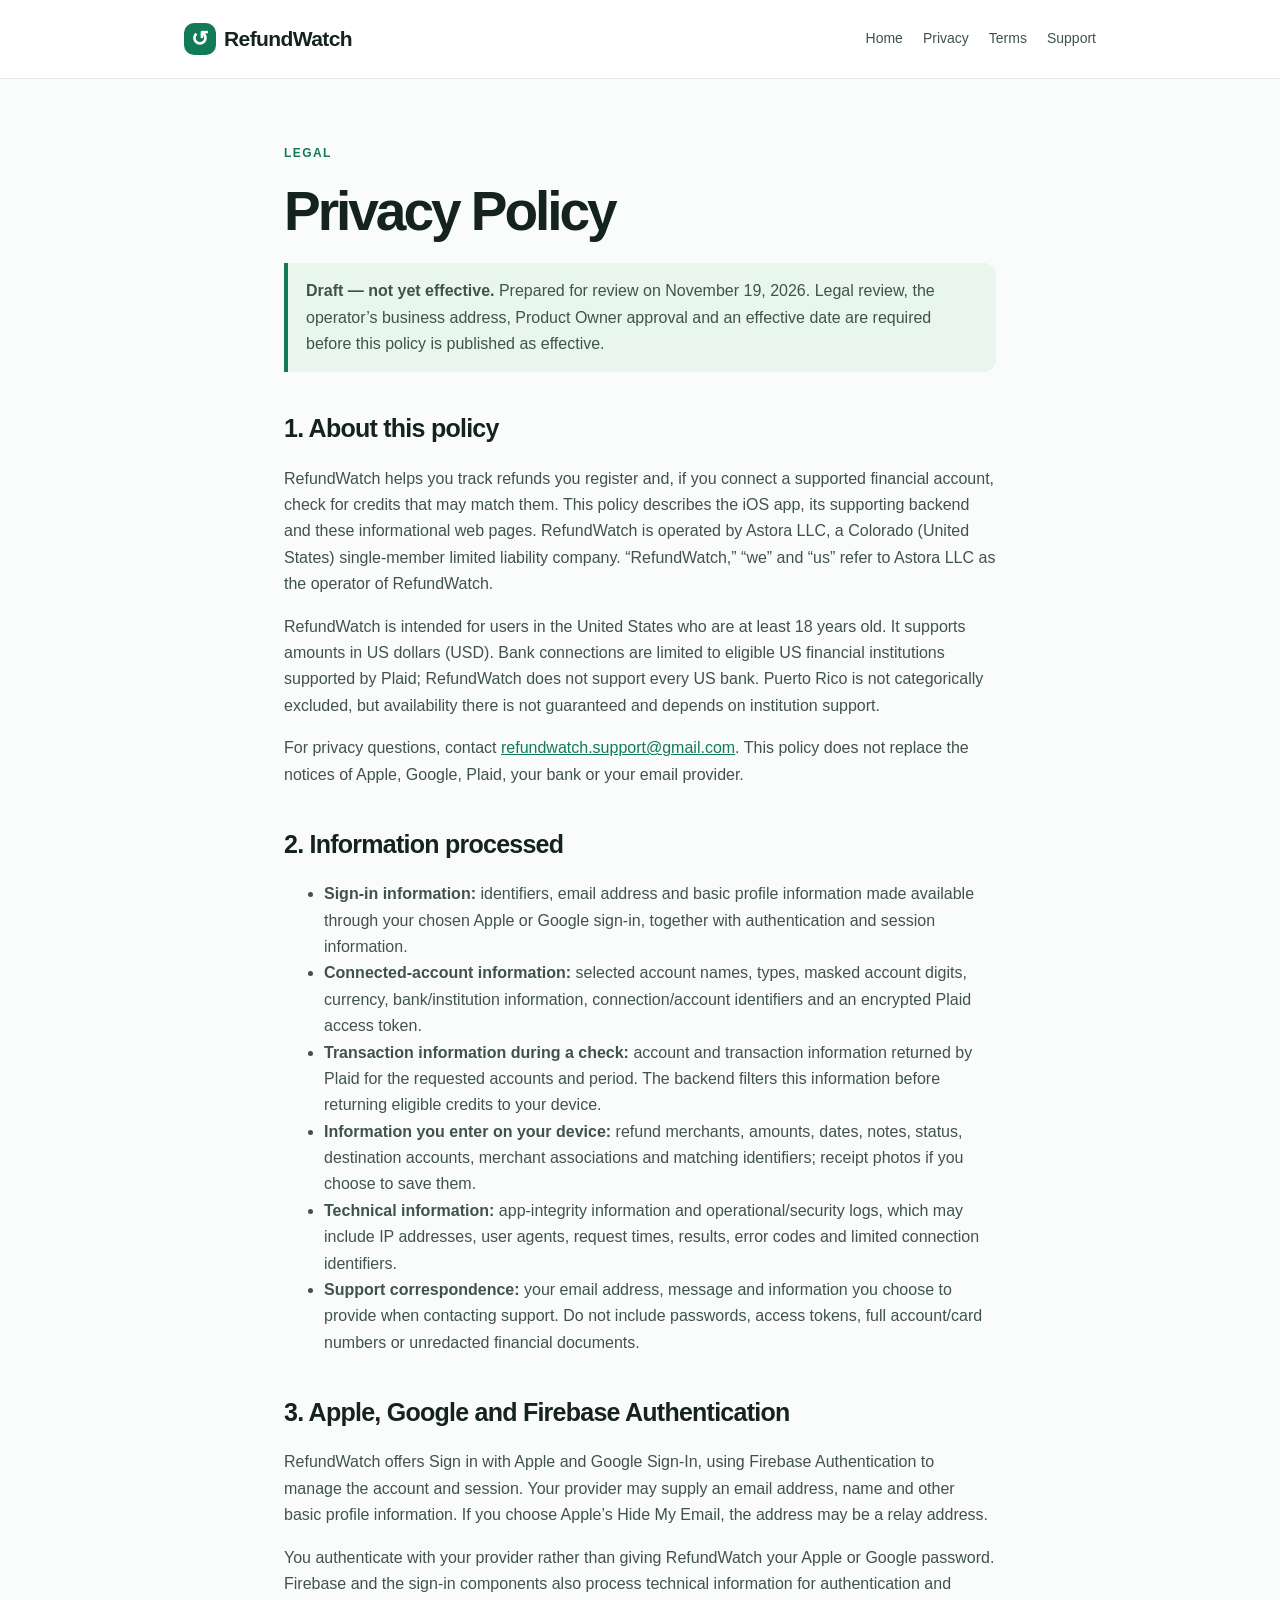
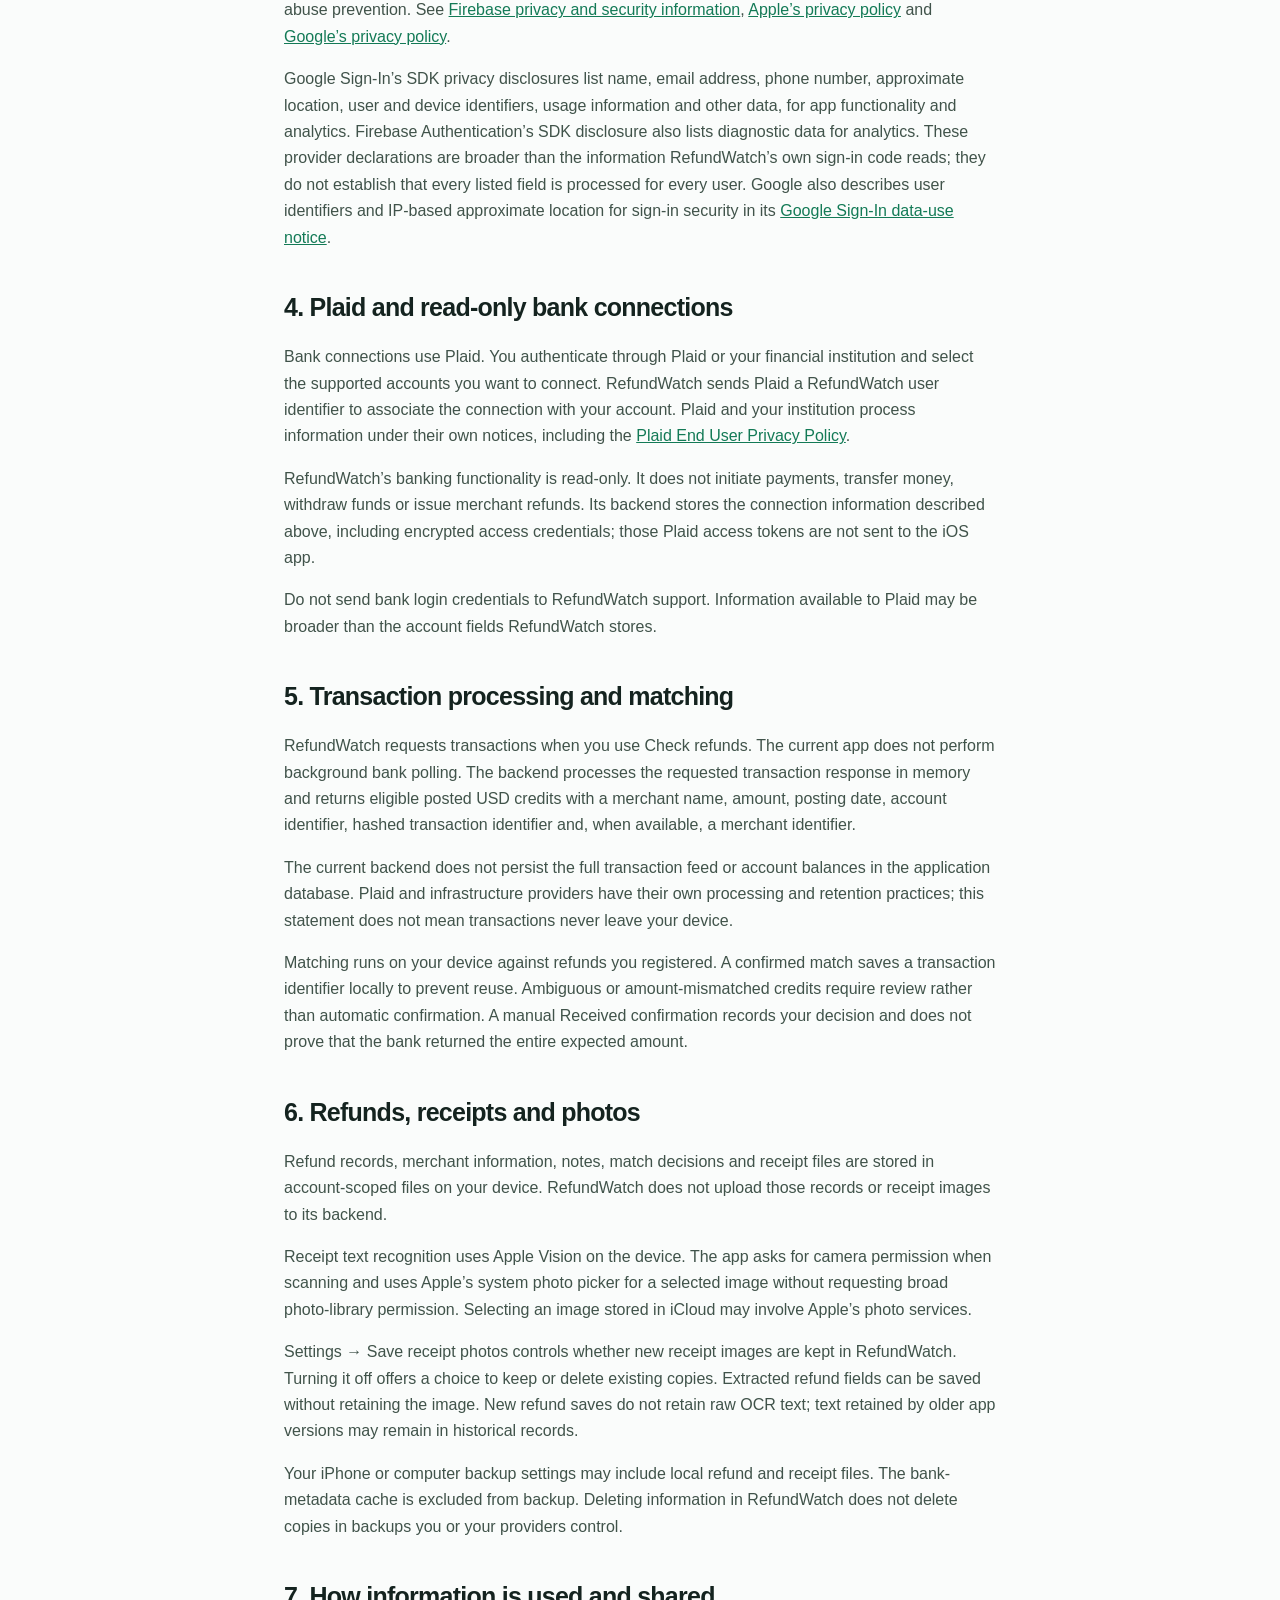
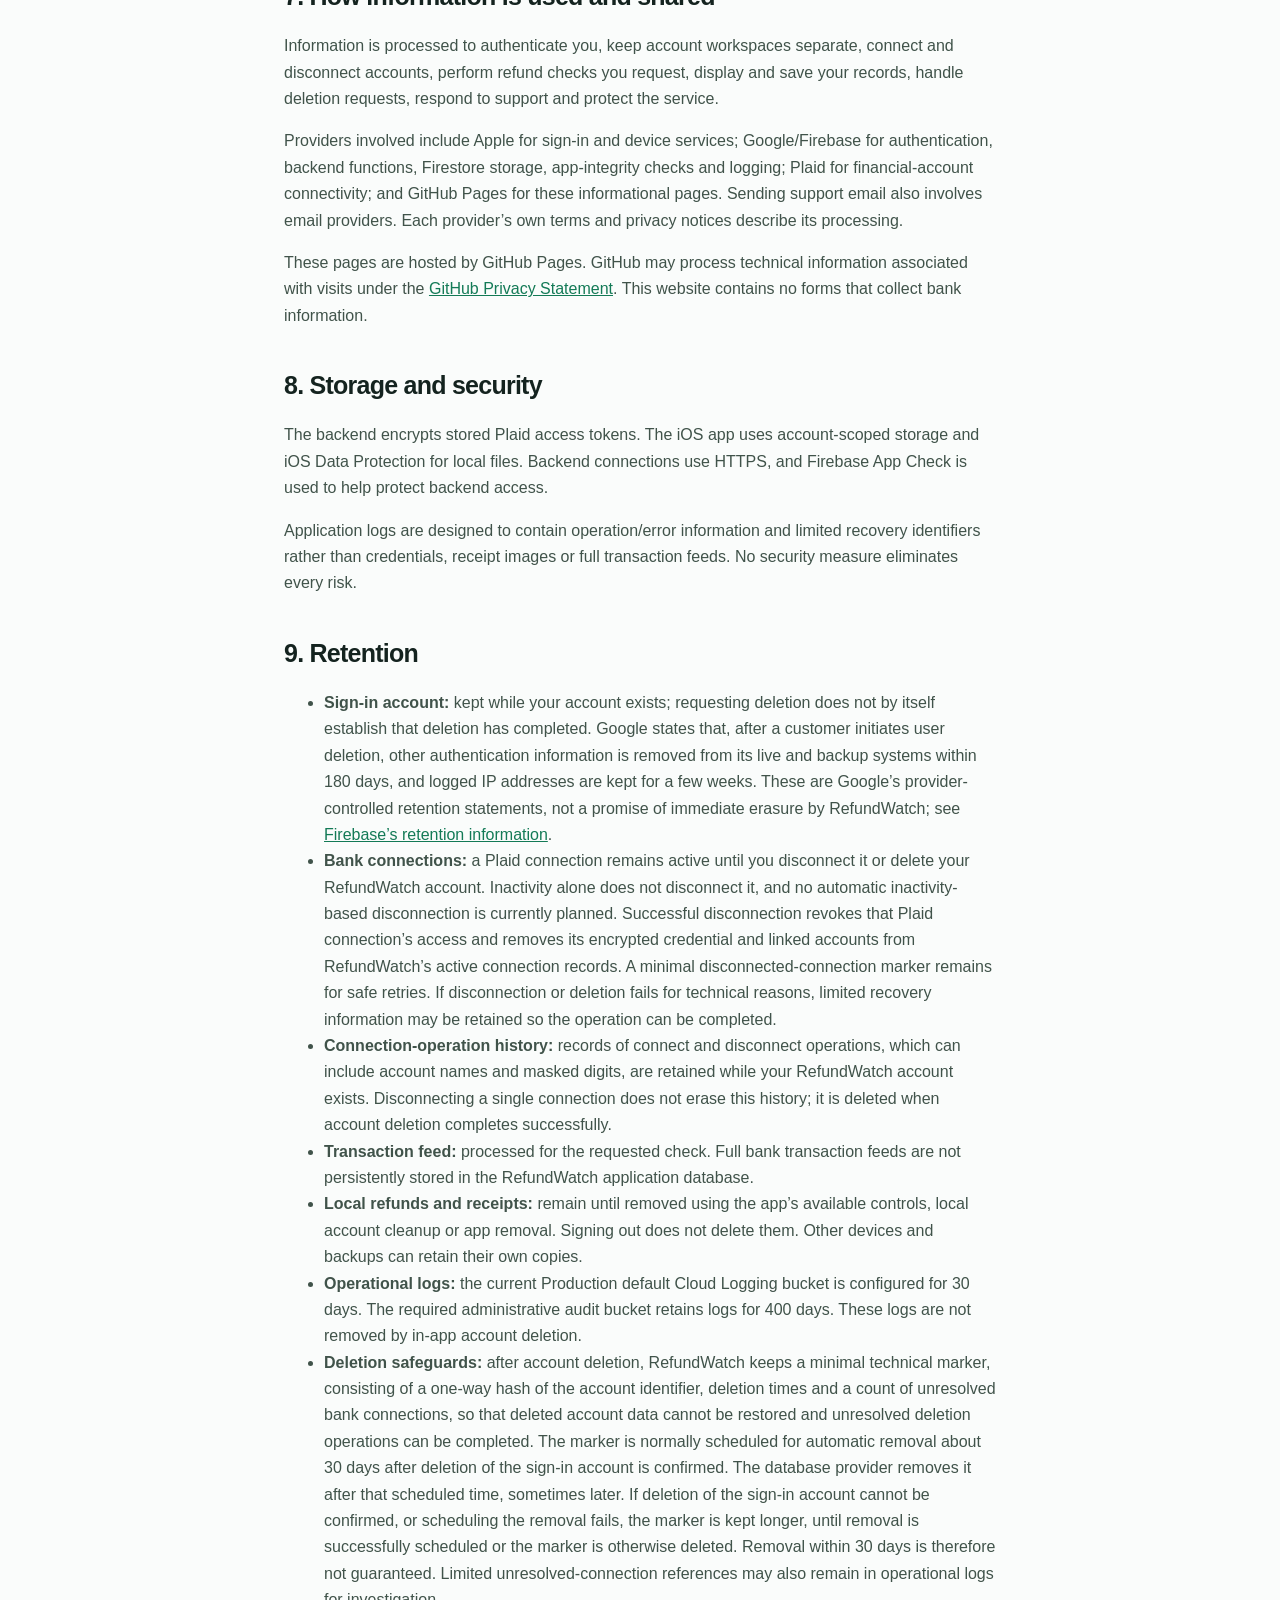
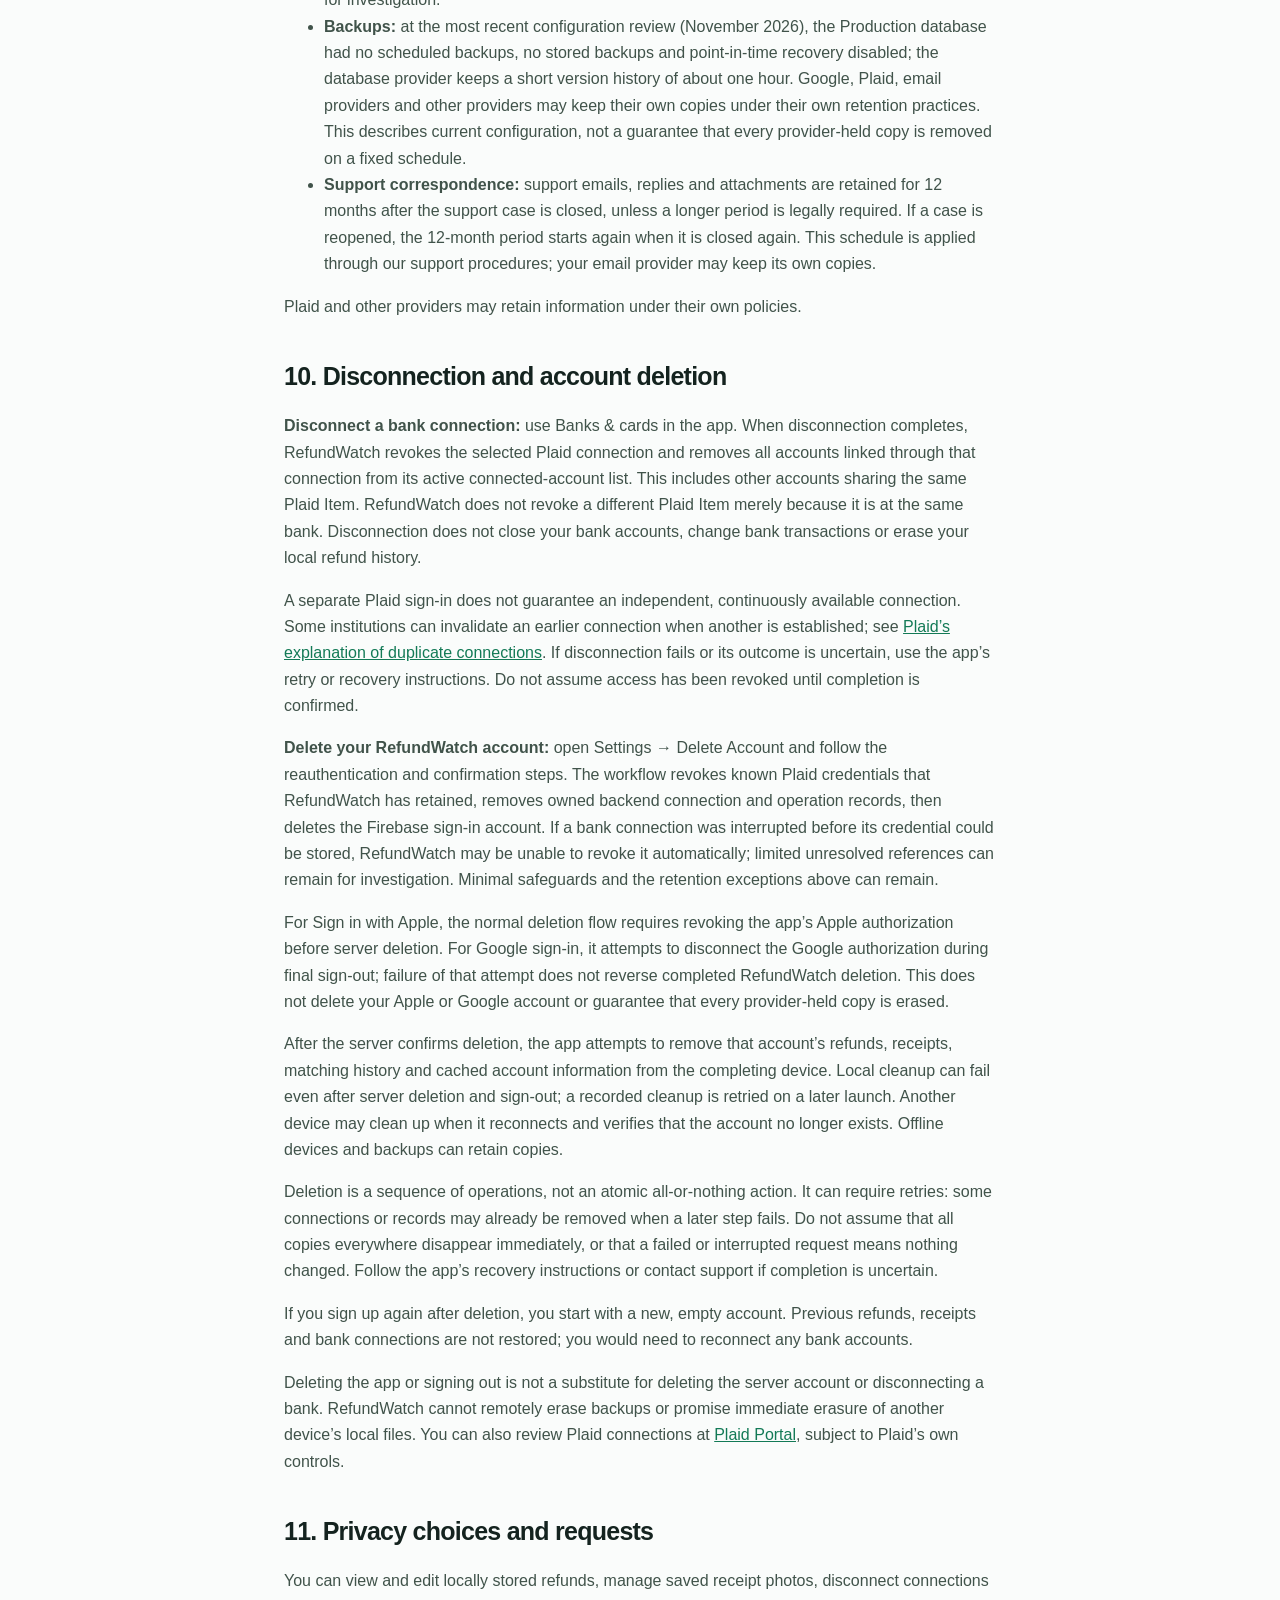
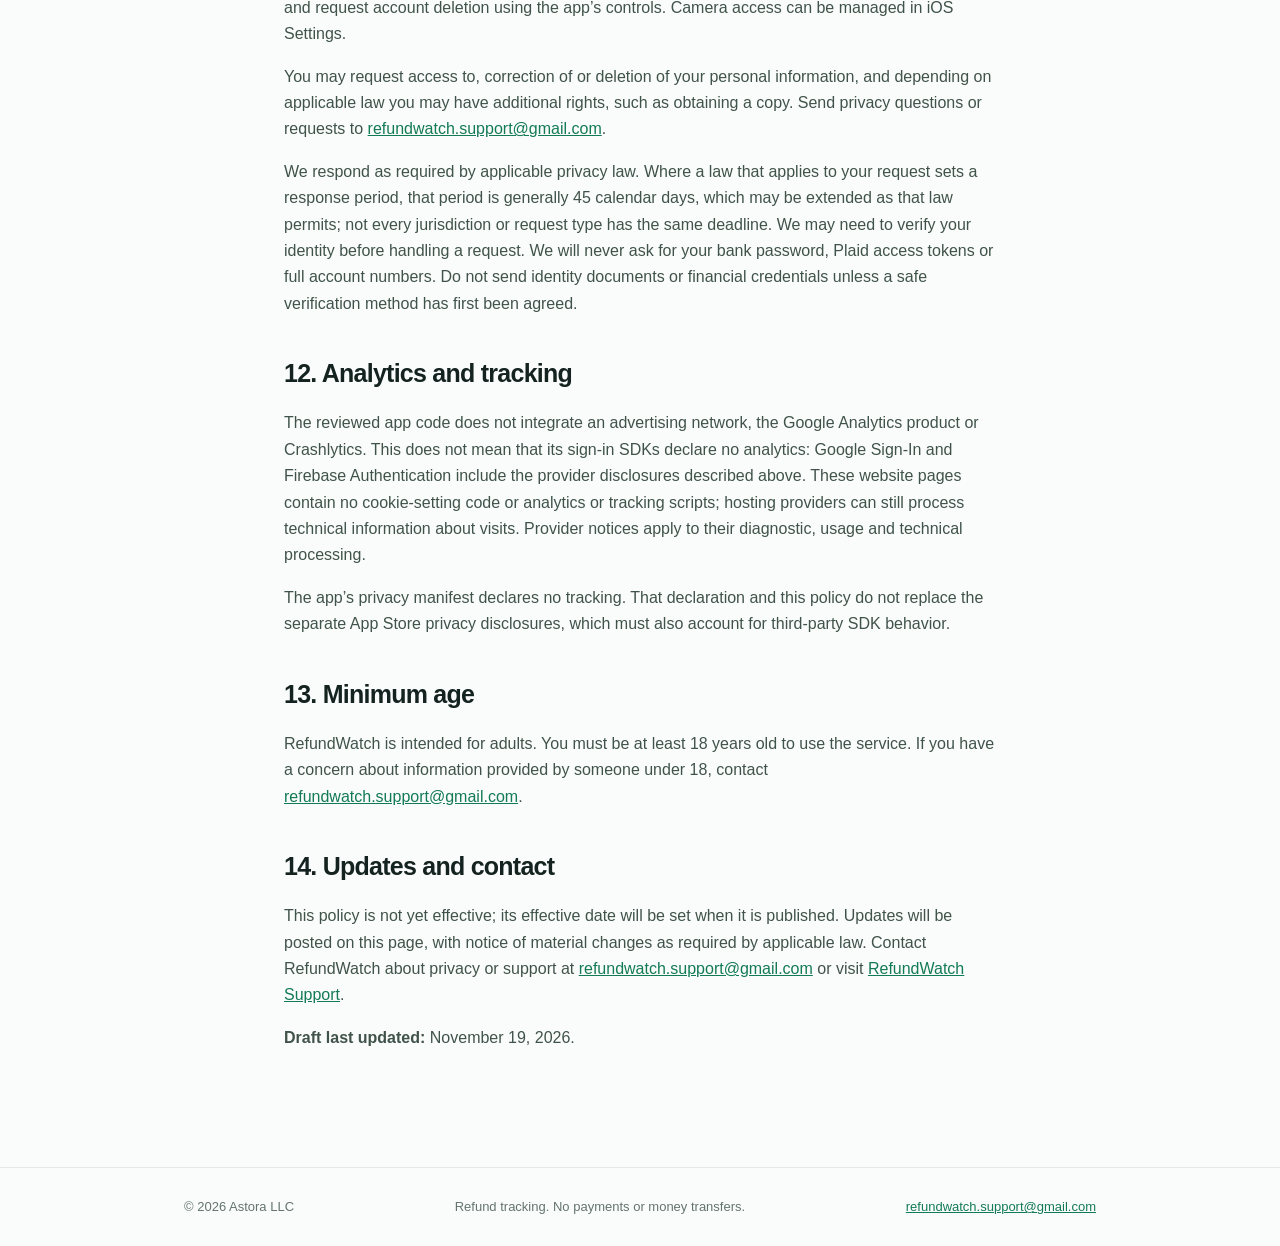
==== commit 5a0a1cf3: "Resolve Codex QA findings: superseded operator name, marker expiry exception, README baseline - Audi" ====
--- a/privacy.html
+++ b/privacy.html
@@ -83,7 +83,7 @@
         <li><strong>Transaction feed:</strong> processed for the requested check. Full bank transaction feeds are not persistently stored in the RefundWatch application database.</li>
         <li><strong>Local refunds and receipts:</strong> remain until removed using the app’s available controls, local account cleanup or app removal. Signing out does not delete them. Other devices and backups can retain their own copies.</li>
         <li><strong>Operational logs:</strong> the current Production default Cloud Logging bucket is configured for 30 days. The required administrative audit bucket retains logs for 400 days. These logs are not removed by in-app account deletion.</li>
-        <li><strong>Deletion safeguards:</strong> after account deletion, RefundWatch keeps a minimal technical marker, consisting of a one-way hash of the account identifier, deletion times and a count of unresolved bank connections, so that deleted account data cannot be restored and unresolved deletion operations can be completed. The marker is scheduled for automatic removal about 30 days after deletion of the sign-in account is confirmed; the database provider may remove it somewhat later. If deletion of the sign-in account cannot be confirmed, the marker is kept until it is. Limited unresolved-connection references may also remain in operational logs for investigation.</li>
+        <li><strong>Deletion safeguards:</strong> after account deletion, RefundWatch keeps a minimal technical marker, consisting of a one-way hash of the account identifier, deletion times and a count of unresolved bank connections, so that deleted account data cannot be restored and unresolved deletion operations can be completed. The marker is normally scheduled for automatic removal about 30 days after deletion of the sign-in account is confirmed. The database provider removes it after that scheduled time, sometimes later. If deletion of the sign-in account cannot be confirmed, or scheduling the removal fails, the marker is kept longer, until removal is successfully scheduled or the marker is otherwise deleted. Removal within 30 days is therefore not guaranteed. Limited unresolved-connection references may also remain in operational logs for investigation.</li>
         <li><strong>Backups:</strong> at the most recent configuration review (November 2026), the Production database had no scheduled backups, no stored backups and point-in-time recovery disabled; the database provider keeps a short version history of about one hour. Google, Plaid, email providers and other providers may keep their own copies under their own retention practices. This describes current configuration, not a guarantee that every provider-held copy is removed on a fixed schedule.</li>
         <li><strong>Support correspondence:</strong> support emails, replies and attachments are retained for 12 months after the support case is closed, unless a longer period is legally required. If a case is reopened, the 12-month period starts again when it is closed again. This schedule is applied through our support procedures; your email provider may keep its own copies.</li>
       </ul>
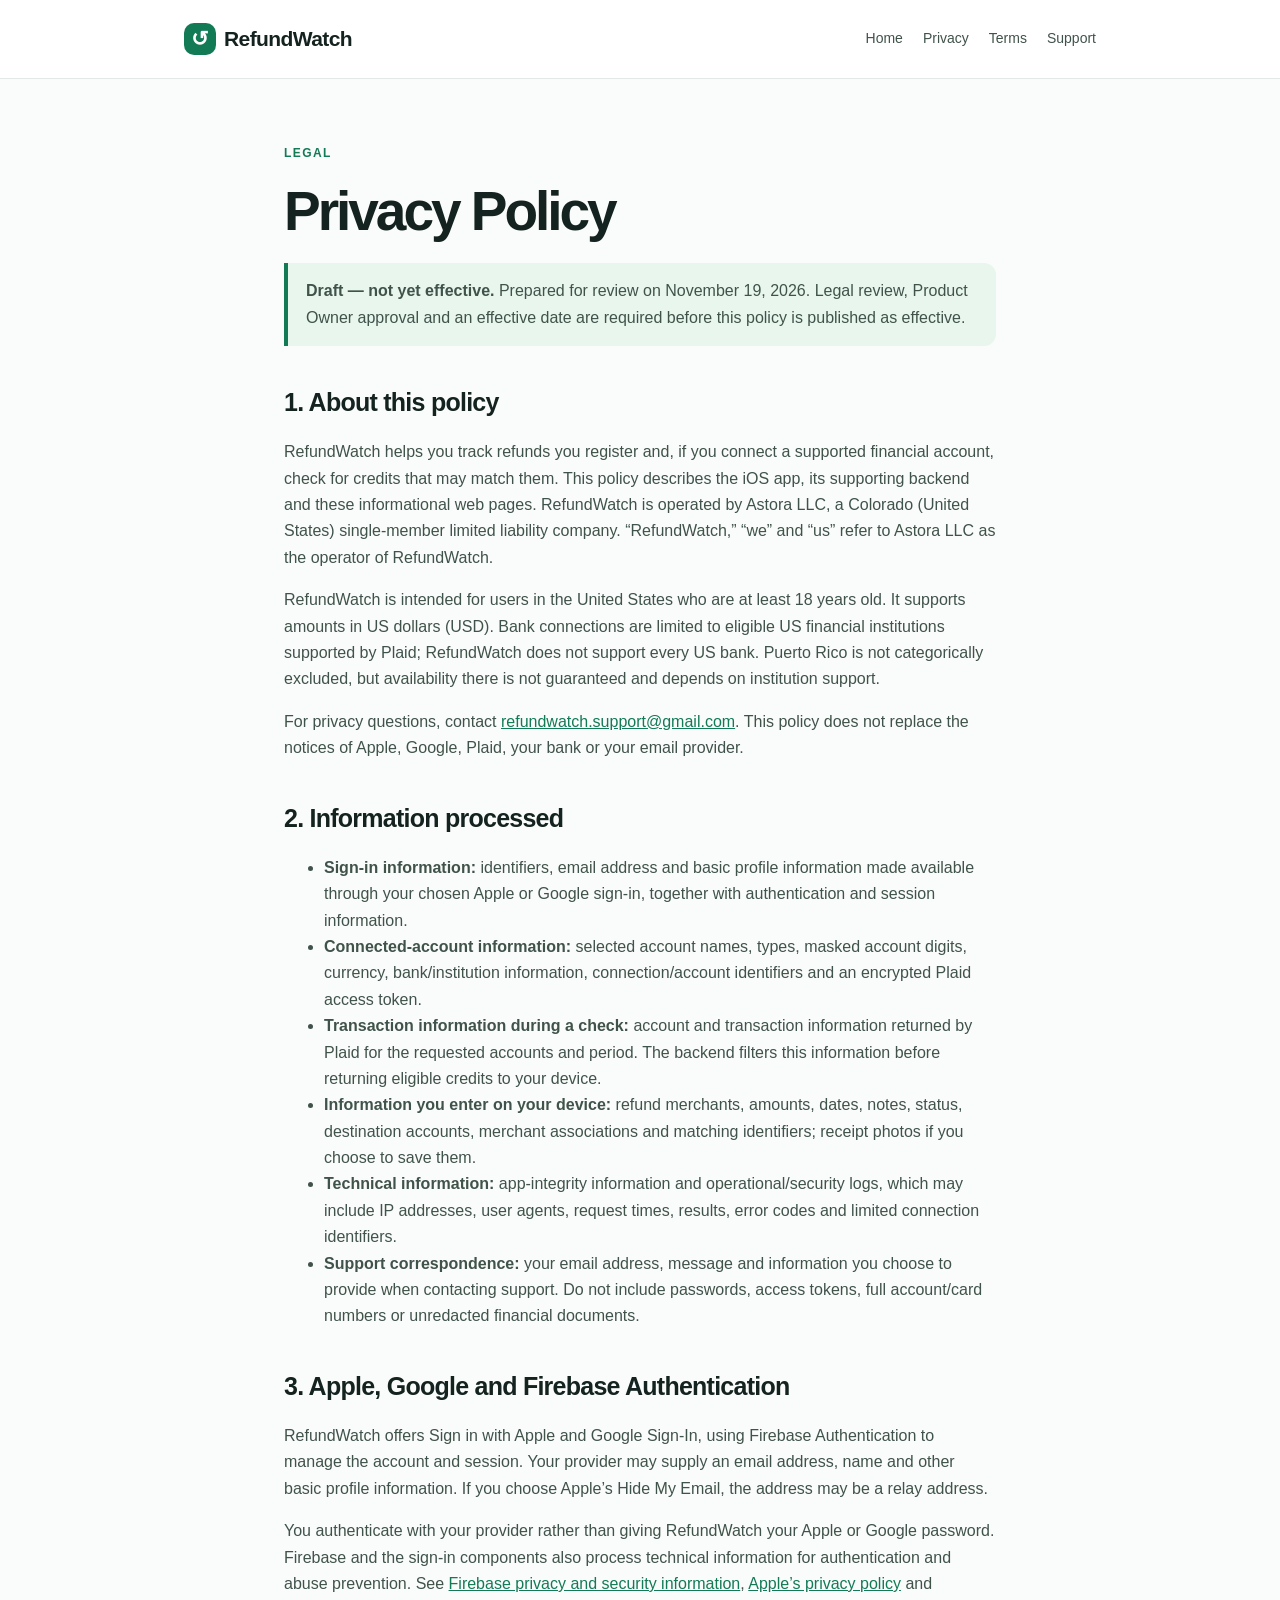
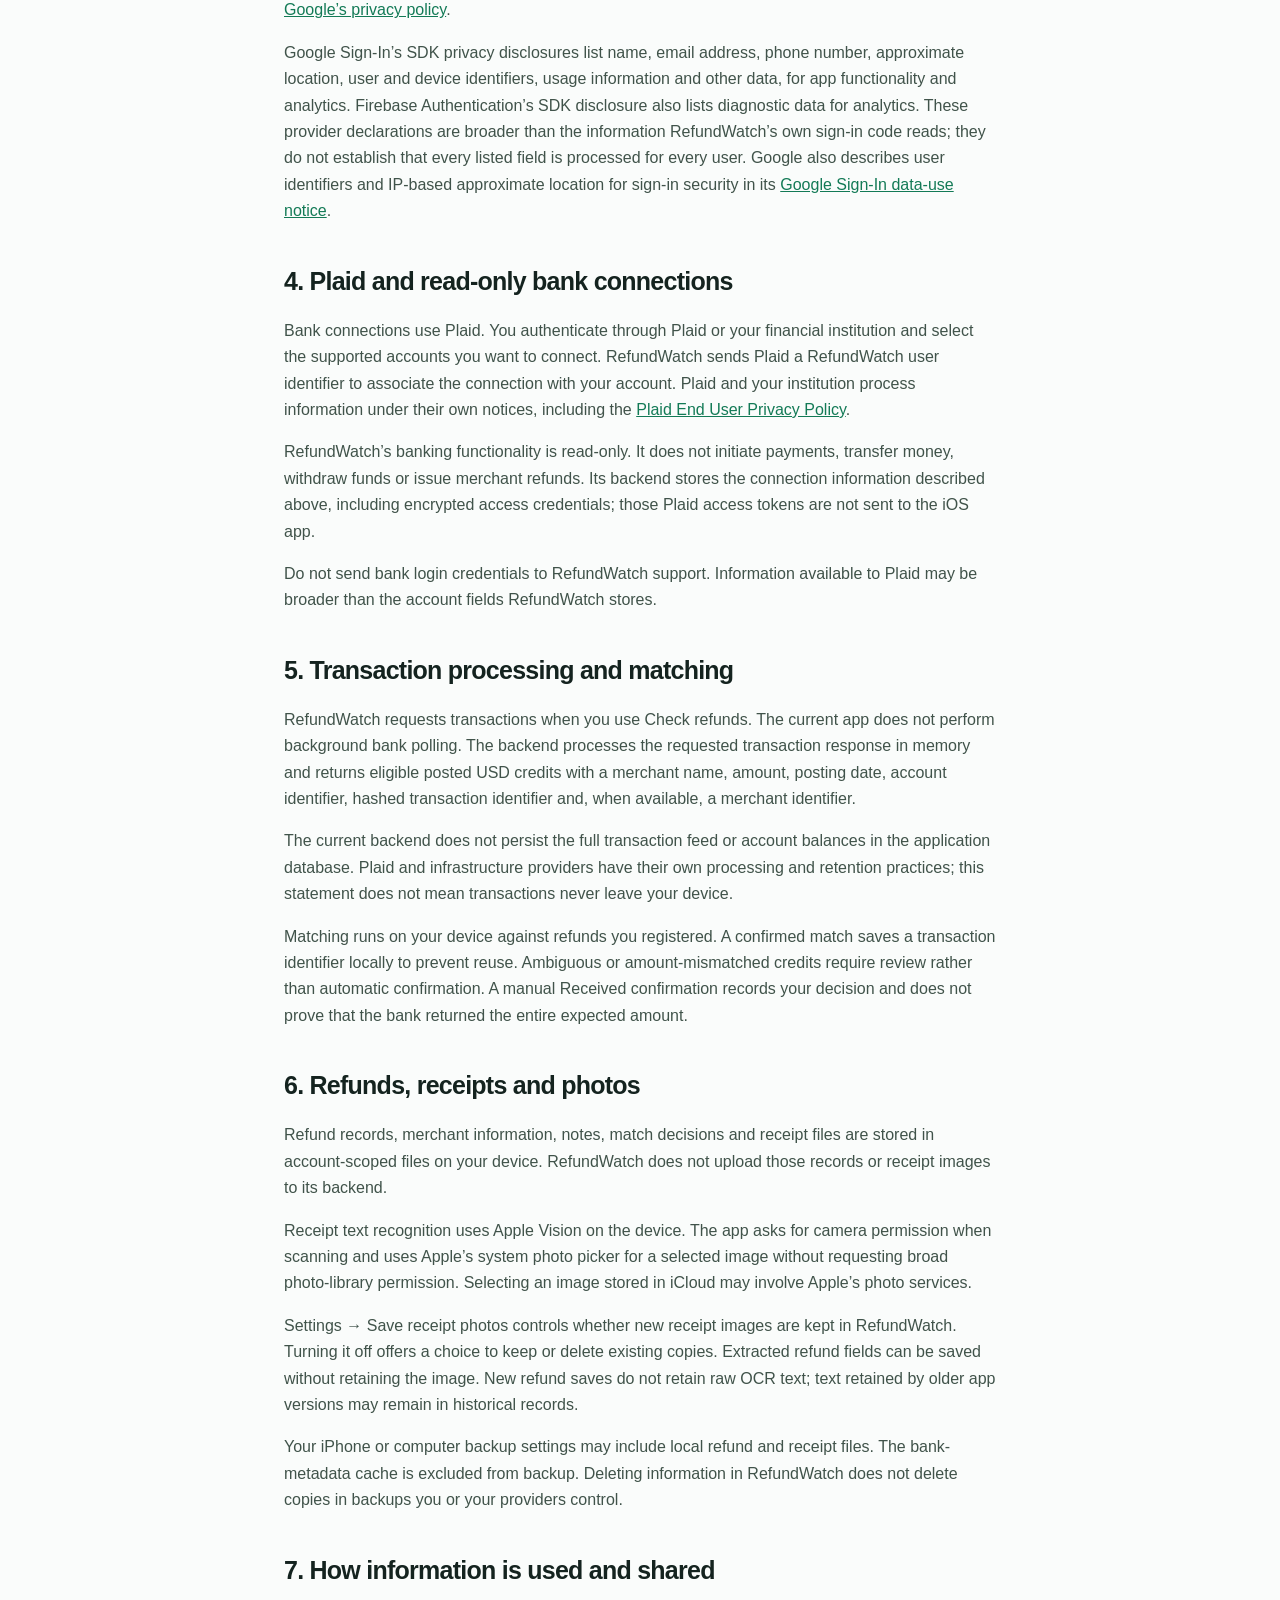
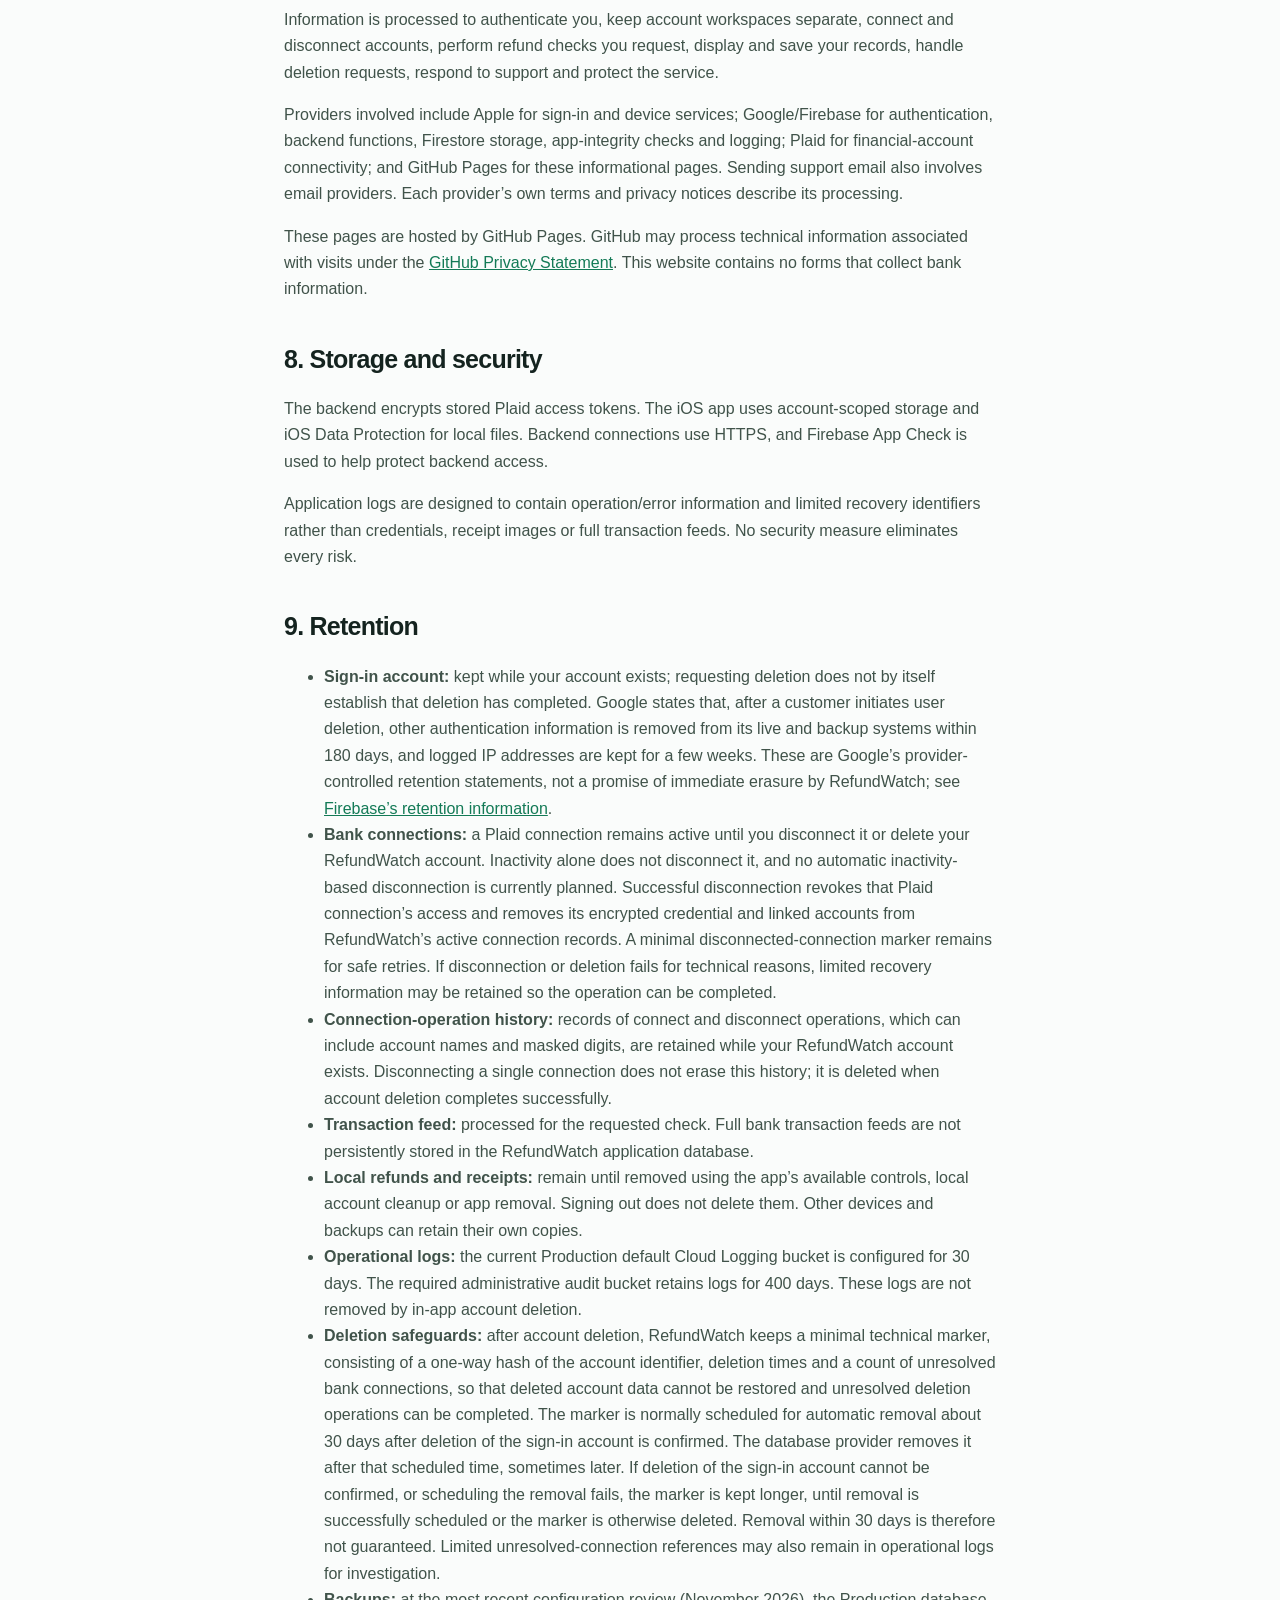
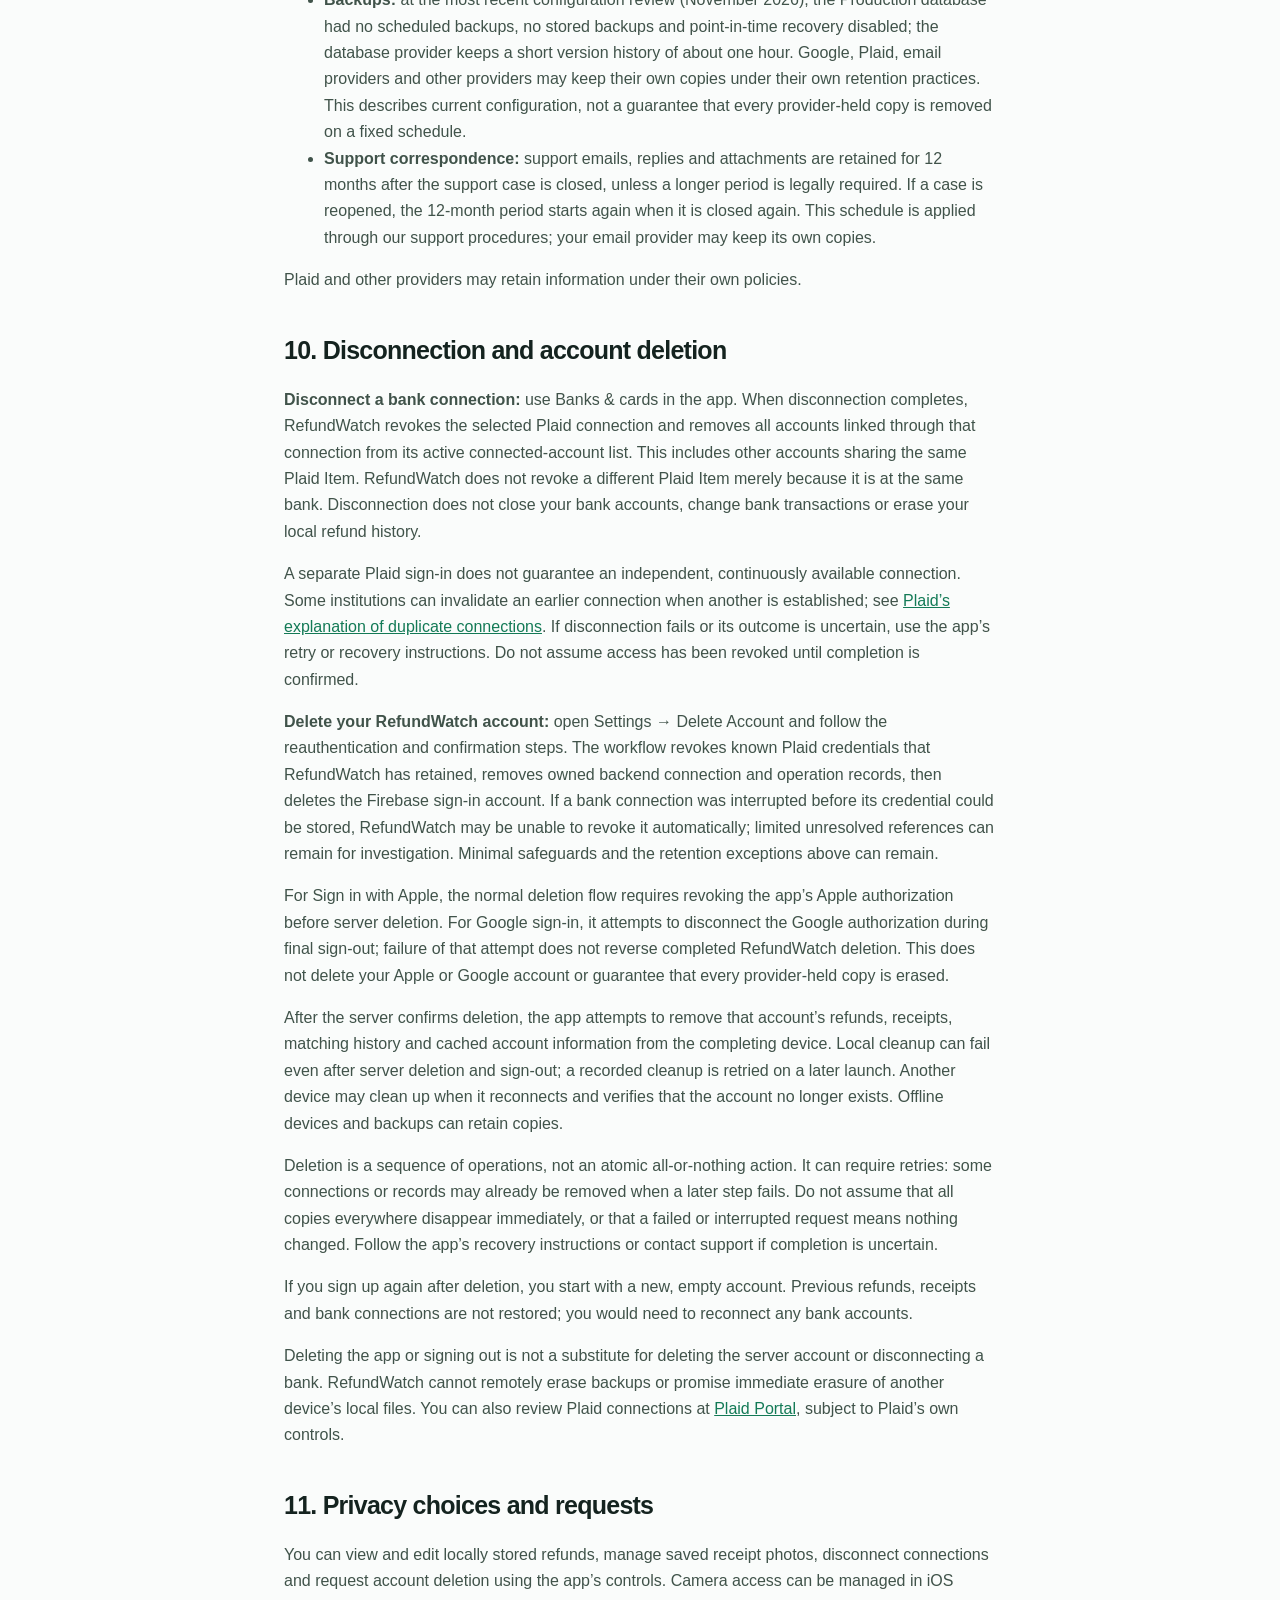
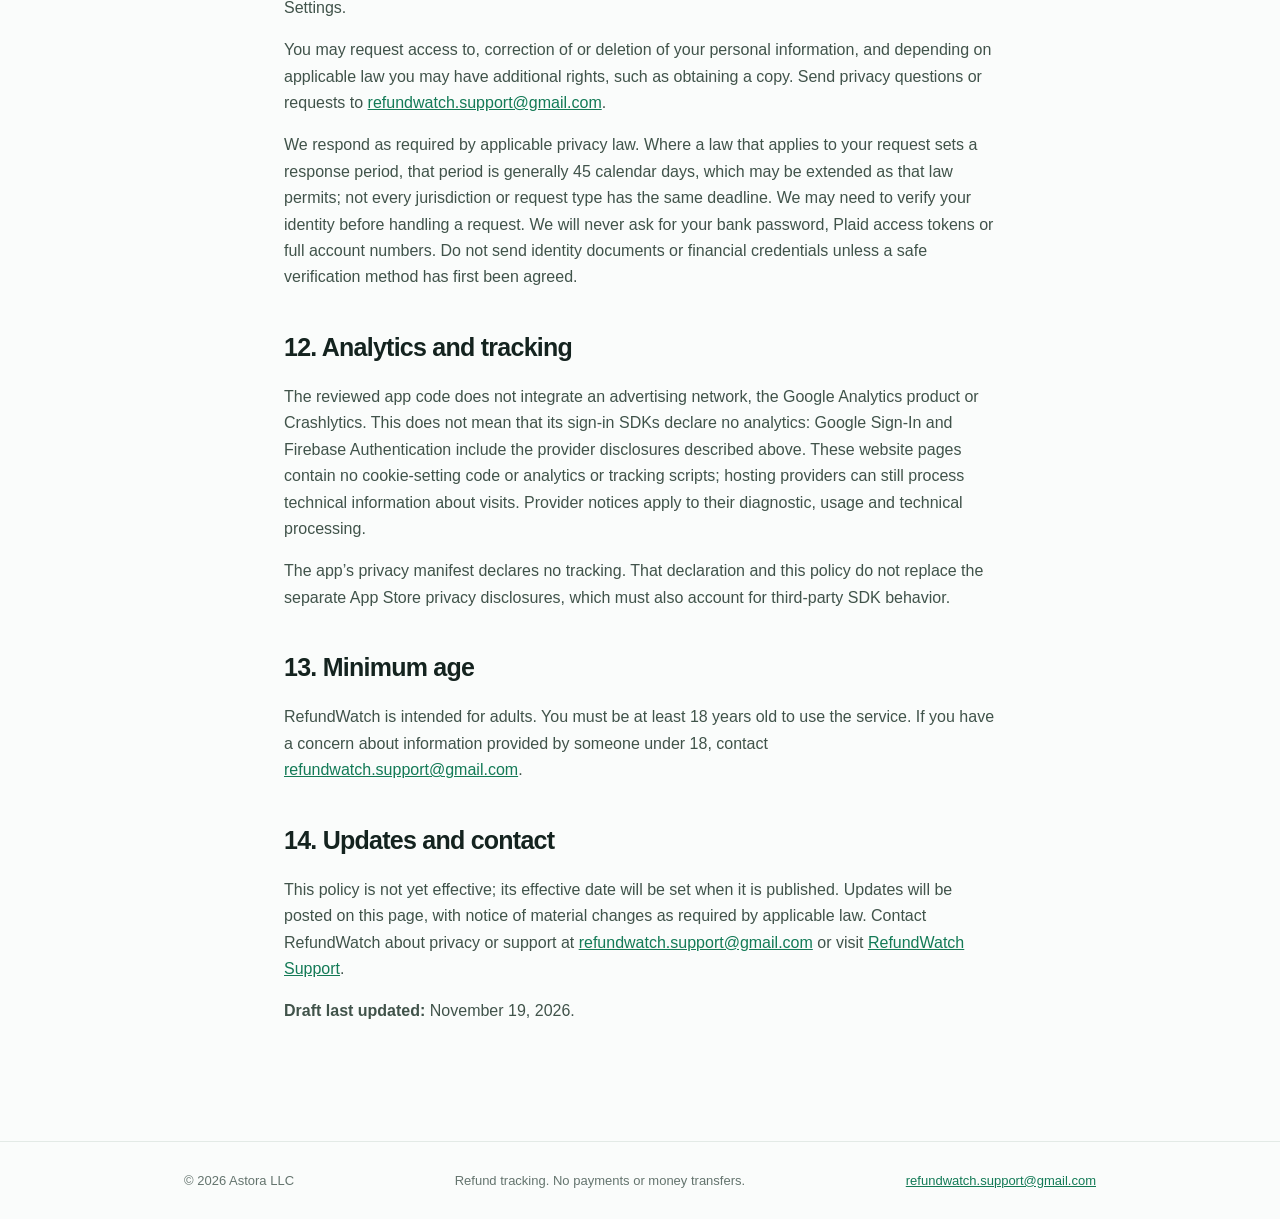
==== commit 054b0c08: "Finalize public operator contact: Astora LLC, Colorado, support email Per the PO decision, public co" ====
--- a/privacy.html
+++ b/privacy.html
@@ -20,9 +20,11 @@
     <article class="wrap content">
       <div class="eyebrow">Legal</div>
       <h1>Privacy Policy</h1>
-      <p class="note"><strong>Draft — not yet effective.</strong> Prepared for review on November 19, 2026. Legal review, the operator’s business address, Product Owner approval and an effective date are required before this policy is published as effective.</p>
-      <!-- PUBLICATION BLOCKERS: Operator Astora LLC (Colorado single-member LLC): registration evidence and any required
-           business address still to be supplied. Owner-approved retention decisions are incorporated, and the
+      <p class="note"><strong>Draft — not yet effective.</strong> Prepared for review on November 19, 2026. Legal review, Product Owner approval and an effective date are required before this policy is published as effective.</p>
+      <!-- PUBLIC CONTACT (PO decision 2026-11-19): operator Astora LLC, Colorado, United States, and
+           refundwatch.support@gmail.com. No residential or mailing address is published. Legal sufficiency of these
+           contact details remains subject to legal/compliance review. -->
+      <!-- PUBLICATION BLOCKERS: Owner-approved retention decisions are incorporated, and the
            deletion-marker expiry (30 days after confirmed sign-in account deletion) is deployed with an ACTIVE Production
            TTL policy since November 19, 2026; a Production deletion observing the scheduled expiry is still pending.
            Release-specific SDK categories and App Store privacy answers must be reconciled with section 3. Legal review,
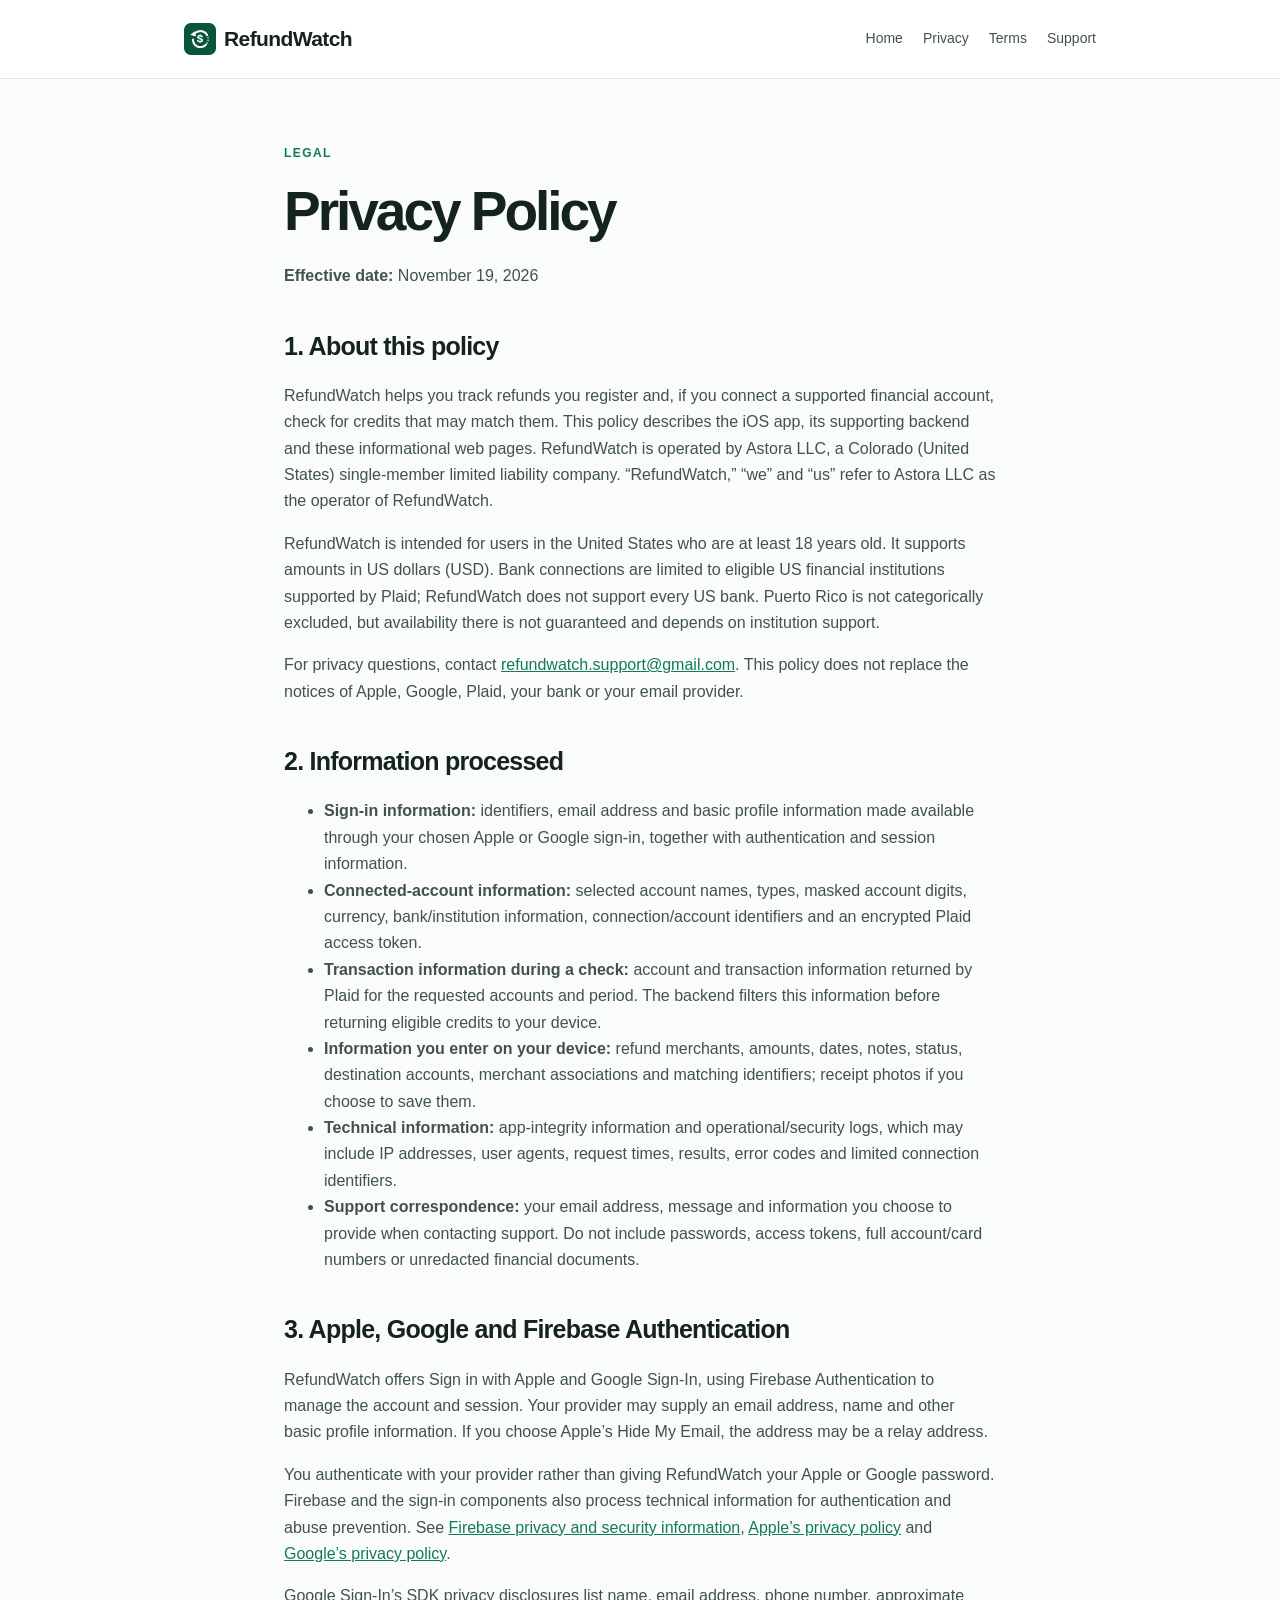
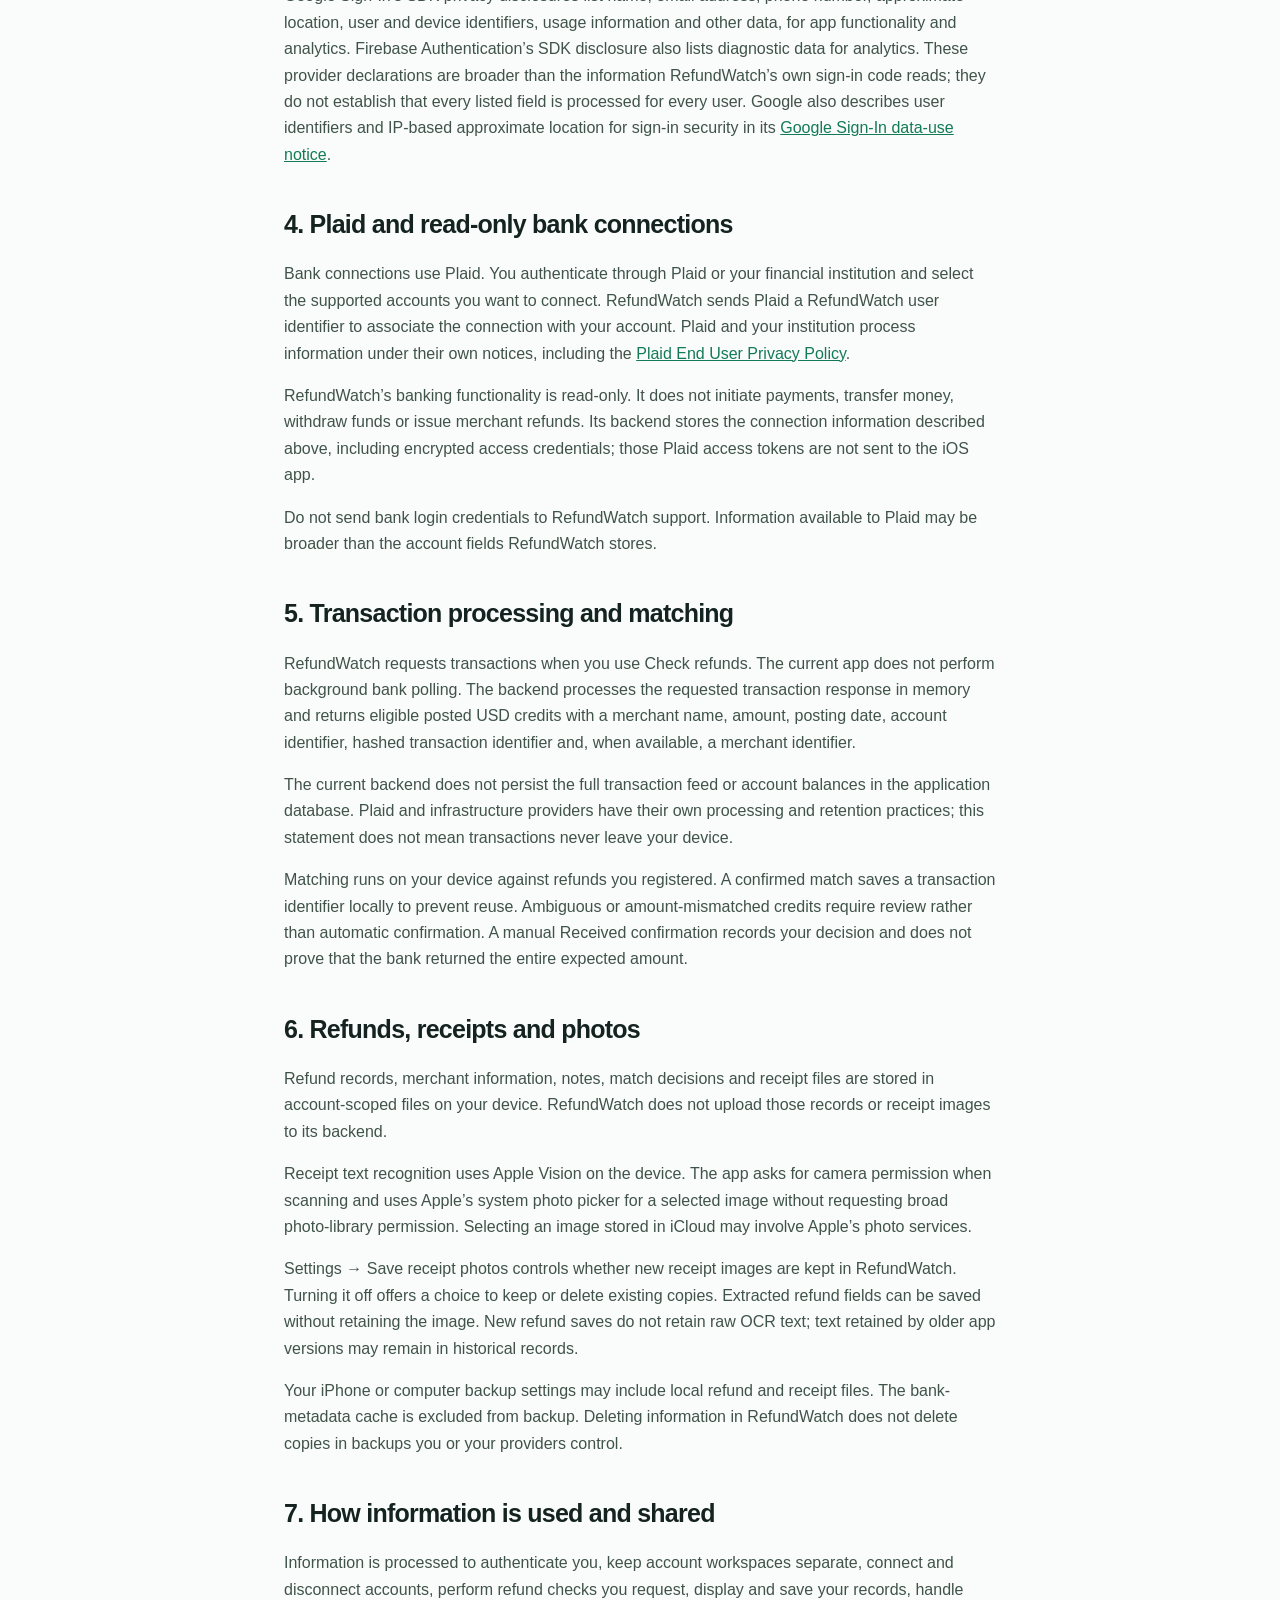
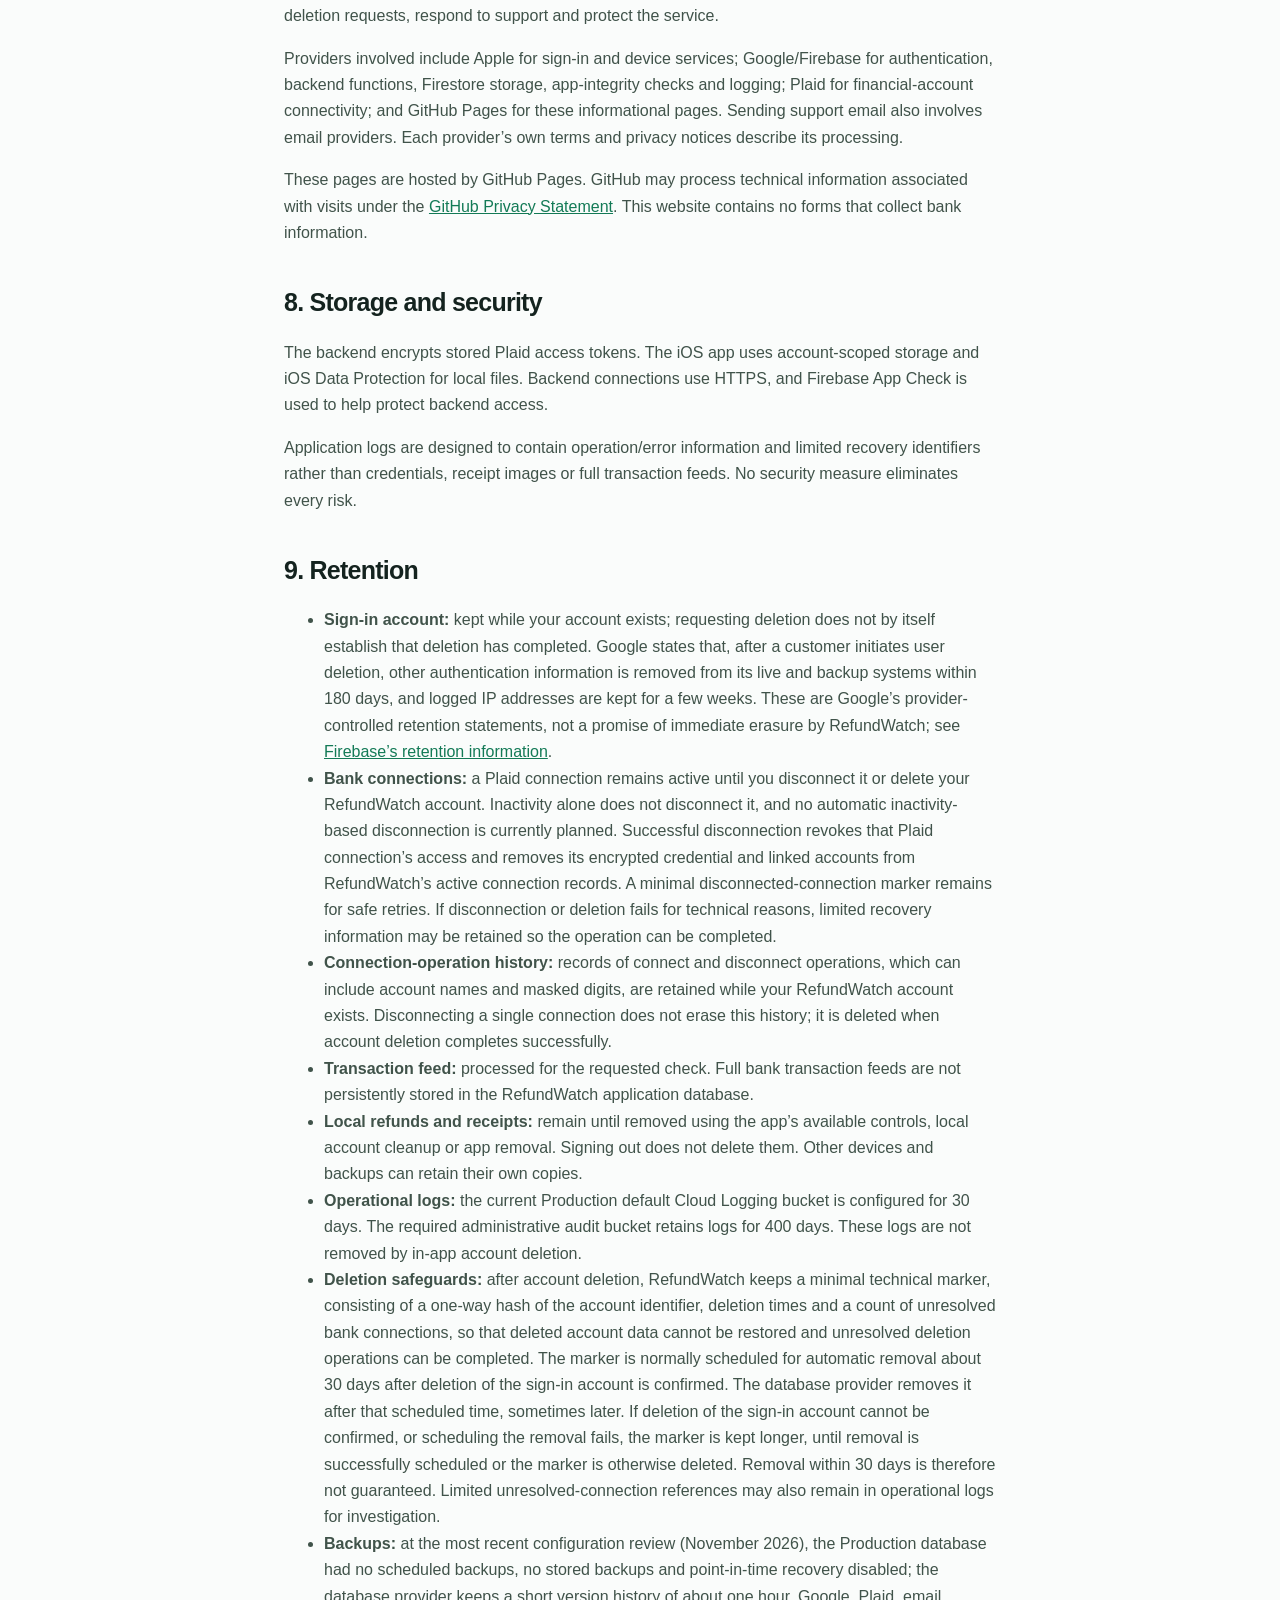
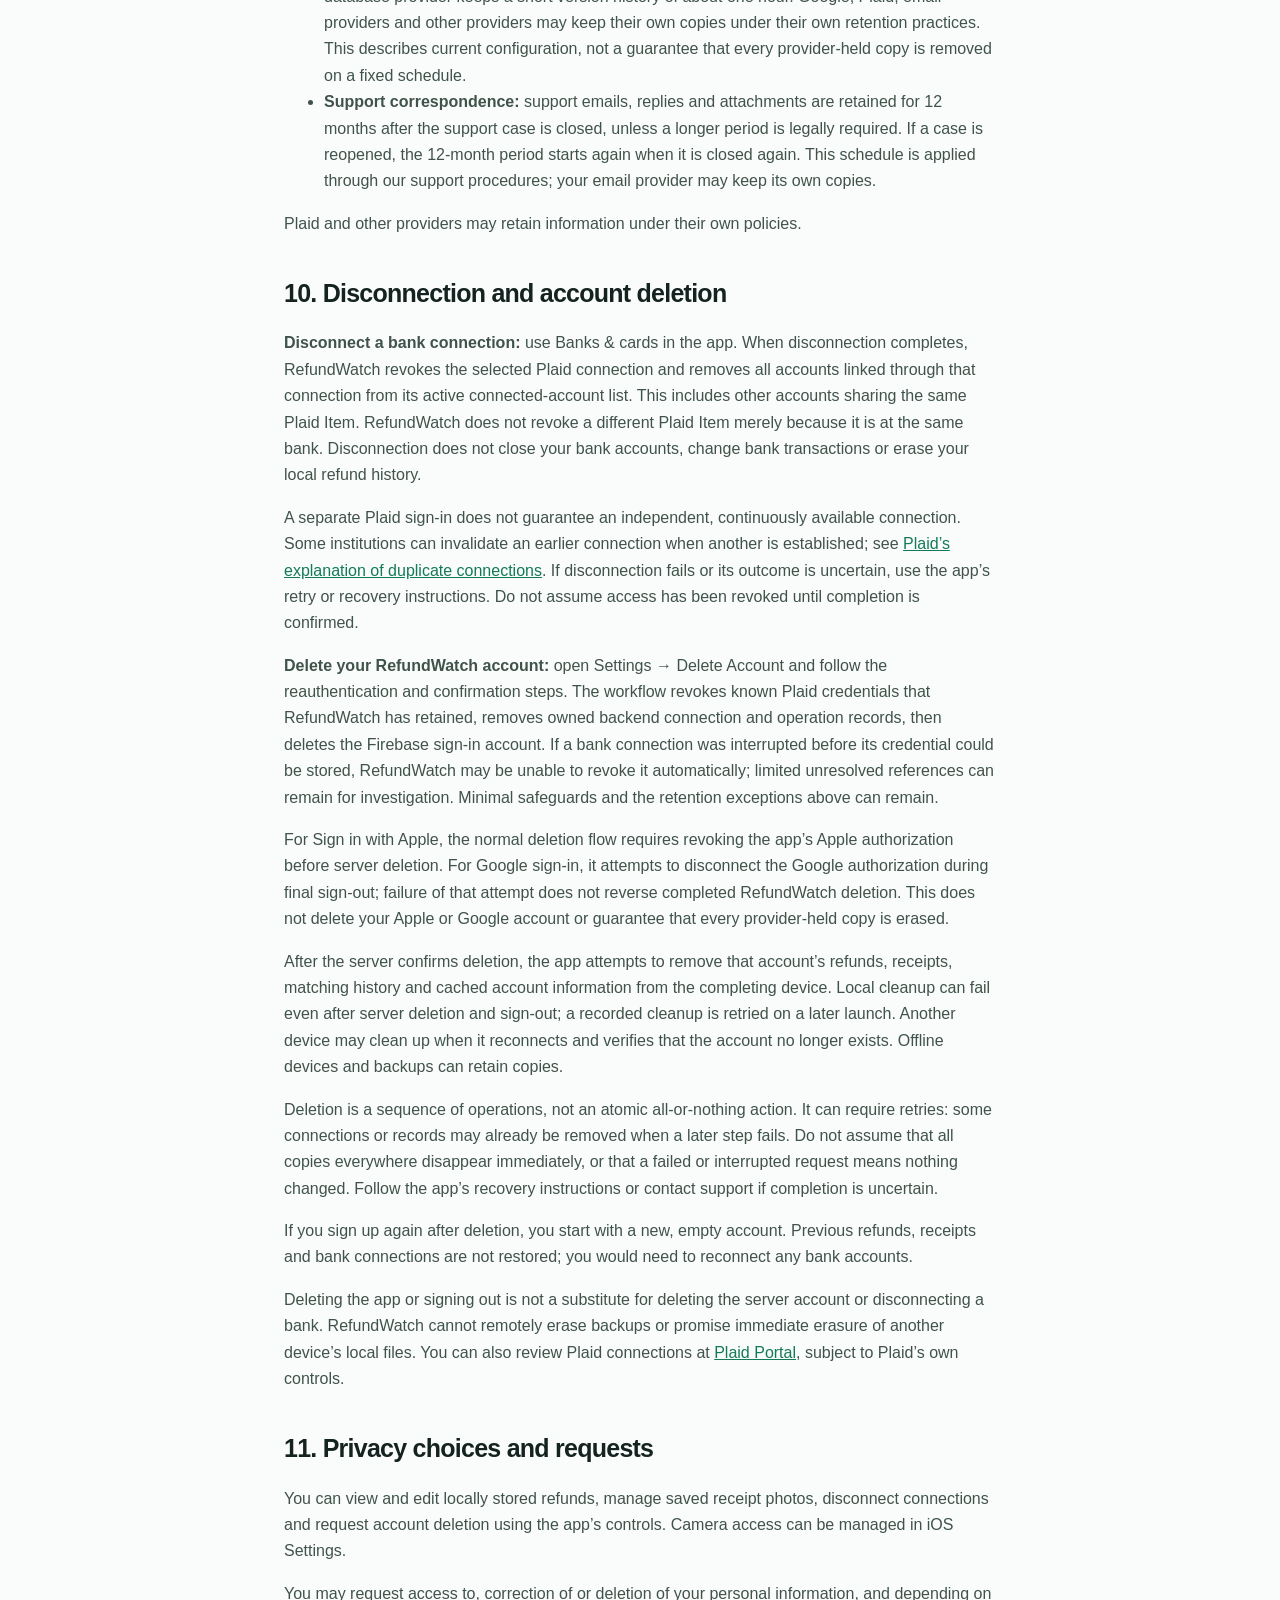
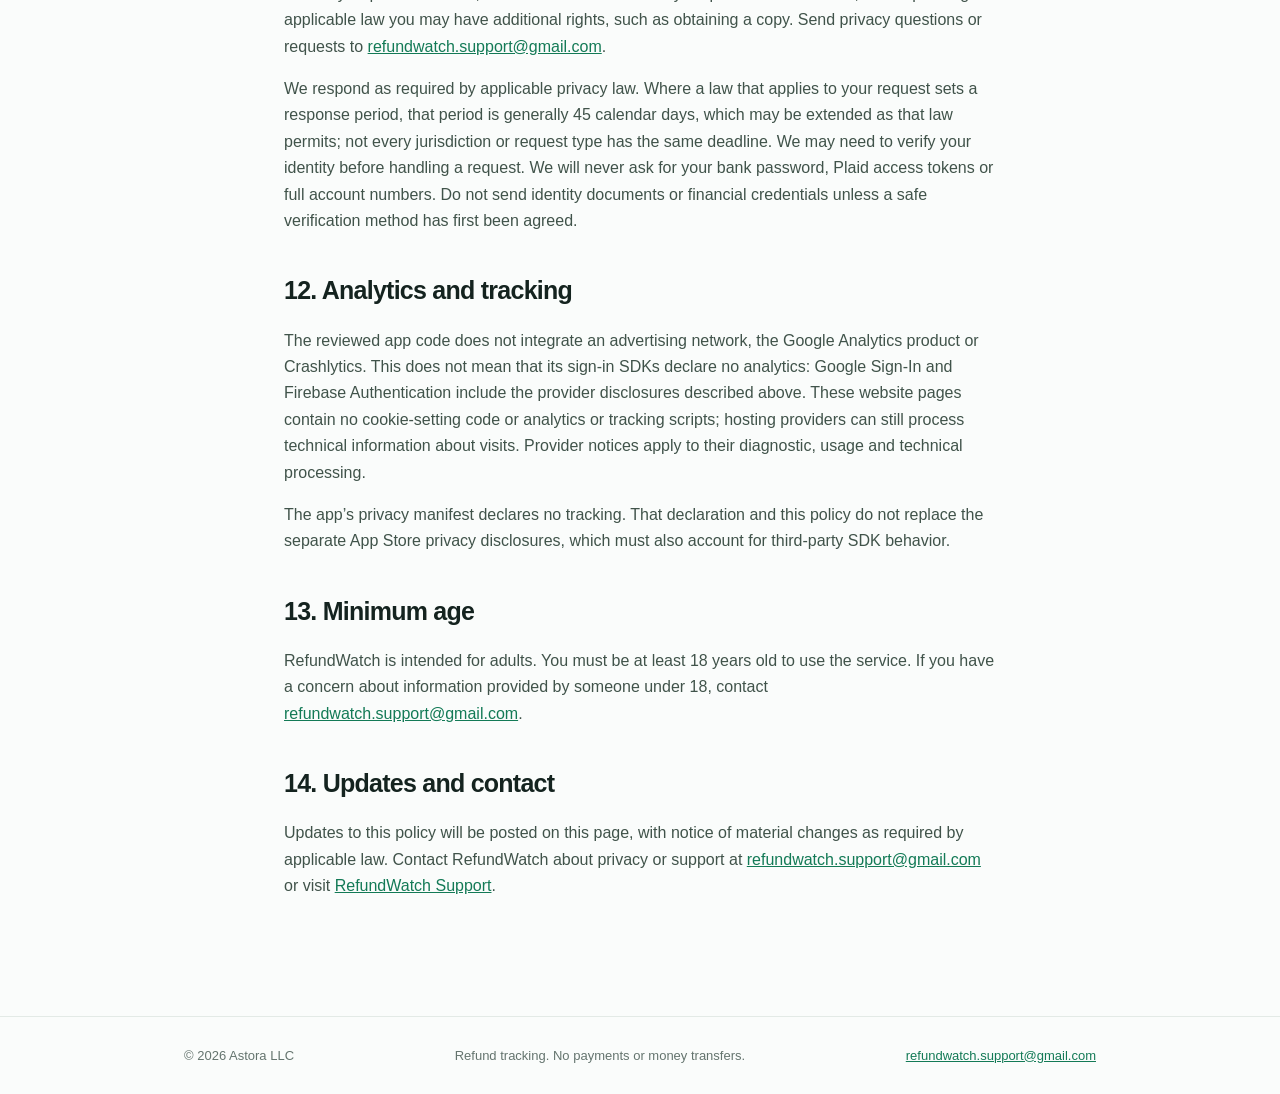
==== commit 89e492f0: "RW-6: Final website release cleanup - Replace placeholder brand glyph with the approved Figma AppIco" ====
--- a/privacy.html
+++ b/privacy.html
@@ -12,7 +12,7 @@
   <a class="skip-link" href="#main">Skip to content</a>
   <header>
     <nav class="wrap" aria-label="Main navigation">
-      <a class="brand" href="index.html"><span aria-hidden="true">↺</span>RefundWatch</a>
+      <a class="brand" href="index.html"><img src="assets/refundwatch-logo.png" alt="" width="32" height="32">RefundWatch</a>
       <div class="links"><a href="index.html">Home</a> <a href="privacy.html" aria-current="page">Privacy</a> <a href="terms.html">Terms</a> <a href="support.html">Support</a></div>
     </nav>
   </header>
@@ -20,16 +20,7 @@
     <article class="wrap content">
       <div class="eyebrow">Legal</div>
       <h1>Privacy Policy</h1>
-      <p class="note"><strong>Draft — not yet effective.</strong> Prepared for review on November 19, 2026. Legal review, Product Owner approval and an effective date are required before this policy is published as effective.</p>
-      <!-- PUBLIC CONTACT (PO decision 2026-11-19): operator Astora LLC, Colorado, United States, and
-           refundwatch.support@gmail.com. No residential or mailing address is published. Legal sufficiency of these
-           contact details remains subject to legal/compliance review. -->
-      <!-- PUBLICATION BLOCKERS: Owner-approved retention decisions are incorporated, and the
-           deletion-marker expiry (30 days after confirmed sign-in account deletion) is deployed with an ACTIVE Production
-           TTL policy since November 19, 2026; a Production deletion observing the scheduled expiry is still pending.
-           Release-specific SDK categories and App Store privacy answers must be reconciled with section 3. Legal review,
-           Product Owner approval and the effective date remain open. Do not merge to the GitHub Pages deployment branch
-           as a final policy until these are resolved. -->
+      <p><strong>Effective date:</strong> November 19, 2026</p>
 
       <h2 id="scope">1. About this policy</h2>
       <p>RefundWatch helps you track refunds you register and, if you connect a supported financial account, check for credits that may match them. This policy describes the iOS app, its supporting backend and these informational web pages. RefundWatch is operated by Astora LLC, a Colorado (United States) single-member limited liability company. “RefundWatch,” “we” and “us” refer to Astora LLC as the operator of RefundWatch.</p>
@@ -71,7 +62,6 @@
       <p>Information is processed to authenticate you, keep account workspaces separate, connect and disconnect accounts, perform refund checks you request, display and save your records, handle deletion requests, respond to support and protect the service.</p>
       <p>Providers involved include Apple for sign-in and device services; Google/Firebase for authentication, backend functions, Firestore storage, app-integrity checks and logging; Plaid for financial-account connectivity; and GitHub Pages for these informational pages. Sending support email also involves email providers. Each provider’s own terms and privacy notices describe its processing.</p>
       <p>These pages are hosted by GitHub Pages. GitHub may process technical information associated with visits under the <a href="https://docs.github.com/en/site-policy/privacy-policies/github-general-privacy-statement">GitHub Privacy Statement</a>. This website contains no forms that collect bank information.</p>
-      <!-- PUBLICATION REVIEW: Confirm the operator's sale/sharing, advertising, international-transfer and legal-disclosure positions. No contractual vendor protections or jurisdiction-specific compliance guarantees are asserted here. -->
 
       <h2 id="security">8. Storage and security</h2>
       <p>The backend encrypts stored Plaid access tokens. The iOS app uses account-scoped storage and iOS Data Protection for local files. Backend connections use HTTPS, and Firebase App Check is used to help protect backend access.</p>
@@ -114,8 +104,7 @@
       <p>RefundWatch is intended for adults. You must be at least 18 years old to use the service. If you have a concern about information provided by someone under 18, contact <a href="mailto:refundwatch.support@gmail.com">refundwatch.support@gmail.com</a>.</p>
 
       <h2 id="changes">14. Updates and contact</h2>
-      <p>This policy is not yet effective; its effective date will be set when it is published. Updates will be posted on this page, with notice of material changes as required by applicable law. Contact RefundWatch about privacy or support at <a href="mailto:refundwatch.support@gmail.com">refundwatch.support@gmail.com</a> or visit <a href="support.html">RefundWatch Support</a>.</p>
-      <p><strong>Draft last updated:</strong> November 19, 2026.</p>
+      <p>Updates to this policy will be posted on this page, with notice of material changes as required by applicable law. Contact RefundWatch about privacy or support at <a href="mailto:refundwatch.support@gmail.com">refundwatch.support@gmail.com</a> or visit <a href="support.html">RefundWatch Support</a>.</p>
     </article>
   </main>
   <footer>
--- a/styles.css
+++ b/styles.css
@@ -1,4 +1,4 @@
- :root{--ink:#14231f;--muted:#64746e;--green:#137a56;--pale:#e8f6ee;--line:#e3eae6}*{box-sizing:border-box}body{margin:0;font-family:-apple-system,BlinkMacSystemFont,"Segoe UI",sans-serif;color:var(--ink);background:#fafcfb;line-height:1.65}a{color:var(--green)}.wrap{max-width:960px;margin:auto;padding:0 24px}header{background:white;border-bottom:1px solid var(--line)}nav{min-height:78px;display:flex;align-items:center;justify-content:space-between;gap:20px;flex-wrap:wrap}.brand{font-size:21px;font-weight:800;text-decoration:none;color:var(--ink);letter-spacing:-.6px}.brand span{display:inline-flex;width:32px;height:32px;align-items:center;justify-content:center;border-radius:10px;background:var(--green);color:white;margin-right:8px}nav .links{display:flex;gap:20px;flex-wrap:wrap}nav .links a{font-size:14px;text-decoration:none;color:#40534a}nav .links a:hover{text-decoration:underline}.hero{padding:104px 0 90px}.eyebrow{color:var(--green);font-weight:700;letter-spacing:.12em;font-size:12px;text-transform:uppercase}h1{font-size:clamp(42px,7vw,74px);letter-spacing:-.055em;line-height:1.08;margin:18px 0 22px}h2{font-size:25px;letter-spacing:-.03em;margin:36px 0 10px}.lead{font-size:21px;color:#4e6158;max-width:650px}.button{display:inline-block;margin-top:24px;background:var(--green);color:white;text-decoration:none;padding:13px 22px;border-radius:12px;font-weight:650}.cards{display:grid;grid-template-columns:repeat(3,1fr);gap:18px;margin:0 0 95px}.card{background:white;border:1px solid var(--line);border-radius:20px;padding:26px}.card h2{font-size:20px;margin:0 0 8px}.card p{color:var(--muted);margin:0}.content{max-width:760px;padding-top:65px;padding-bottom:100px}.content h1{font-size:clamp(38px,5vw,55px)}.content p,.content li{color:#40534a}.note{border-left:4px solid var(--green);background:var(--pale);padding:15px 18px;border-radius:0 12px 12px 0}footer{border-top:1px solid var(--line);padding:28px 0;color:var(--muted);font-size:13px}footer .wrap{display:flex;justify-content:space-between;gap:16px;flex-wrap:wrap}@media(max-width:650px){.hero{padding:70px 0}.cards{grid-template-columns:1fr;margin-bottom:60px}nav{padding:16px 0}.content{padding-top:40px}}
+ :root{--ink:#14231f;--muted:#64746e;--green:#137a56;--pale:#e8f6ee;--line:#e3eae6}*{box-sizing:border-box}body{margin:0;font-family:-apple-system,BlinkMacSystemFont,"Segoe UI",sans-serif;color:var(--ink);background:#fafcfb;line-height:1.65}a{color:var(--green)}.wrap{max-width:960px;margin:auto;padding:0 24px}header{background:white;border-bottom:1px solid var(--line)}nav{min-height:78px;display:flex;align-items:center;justify-content:space-between;gap:20px;flex-wrap:wrap}.brand{font-size:21px;font-weight:800;text-decoration:none;color:var(--ink);letter-spacing:-.6px}.brand{display:inline-flex;align-items:center}.brand img{width:32px;height:32px;margin-right:8px;flex:none}nav .links{display:flex;gap:20px;flex-wrap:wrap}nav .links a{font-size:14px;text-decoration:none;color:#40534a}nav .links a:hover{text-decoration:underline}.hero{padding:104px 0 90px}.eyebrow{color:var(--green);font-weight:700;letter-spacing:.12em;font-size:12px;text-transform:uppercase}h1{font-size:clamp(42px,7vw,74px);letter-spacing:-.055em;line-height:1.08;margin:18px 0 22px}h2{font-size:25px;letter-spacing:-.03em;margin:36px 0 10px}.lead{font-size:21px;color:#4e6158;max-width:650px}.button{display:inline-block;margin-top:24px;background:var(--green);color:white;text-decoration:none;padding:13px 22px;border-radius:12px;font-weight:650}.cards{display:grid;grid-template-columns:repeat(3,1fr);gap:18px;margin:0 0 95px}.card{background:white;border:1px solid var(--line);border-radius:20px;padding:26px}.card h2{font-size:20px;margin:0 0 8px}.card p{color:var(--muted);margin:0}.content{max-width:760px;padding-top:65px;padding-bottom:100px}.content h1{font-size:clamp(38px,5vw,55px)}.content p,.content li{color:#40534a}.note{border-left:4px solid var(--green);background:var(--pale);padding:15px 18px;border-radius:0 12px 12px 0}footer{border-top:1px solid var(--line);padding:28px 0;color:var(--muted);font-size:13px}footer .wrap{display:flex;justify-content:space-between;gap:16px;flex-wrap:wrap}.intro{padding:64px 0 80px}.intro h1{font-size:clamp(34px,5vw,48px);margin:0 0 12px}.intro .lead{margin:0 0 8px}.intro p{color:#40534a}@media(max-width:650px){.intro{padding:40px 0 56px}.hero{padding:70px 0}.cards{grid-template-columns:1fr;margin-bottom:60px}nav{padding:16px 0}.content{padding-top:40px}}
 /* Keyboard access and long legal-page links; existing visual design is preserved. */
 a:focus-visible{outline:3px solid var(--green);outline-offset:4px}
 .skip-link{position:absolute;top:12px;left:12px;transform:translateY(-200%);background:white;color:var(--ink);padding:8px 16px;z-index:10}
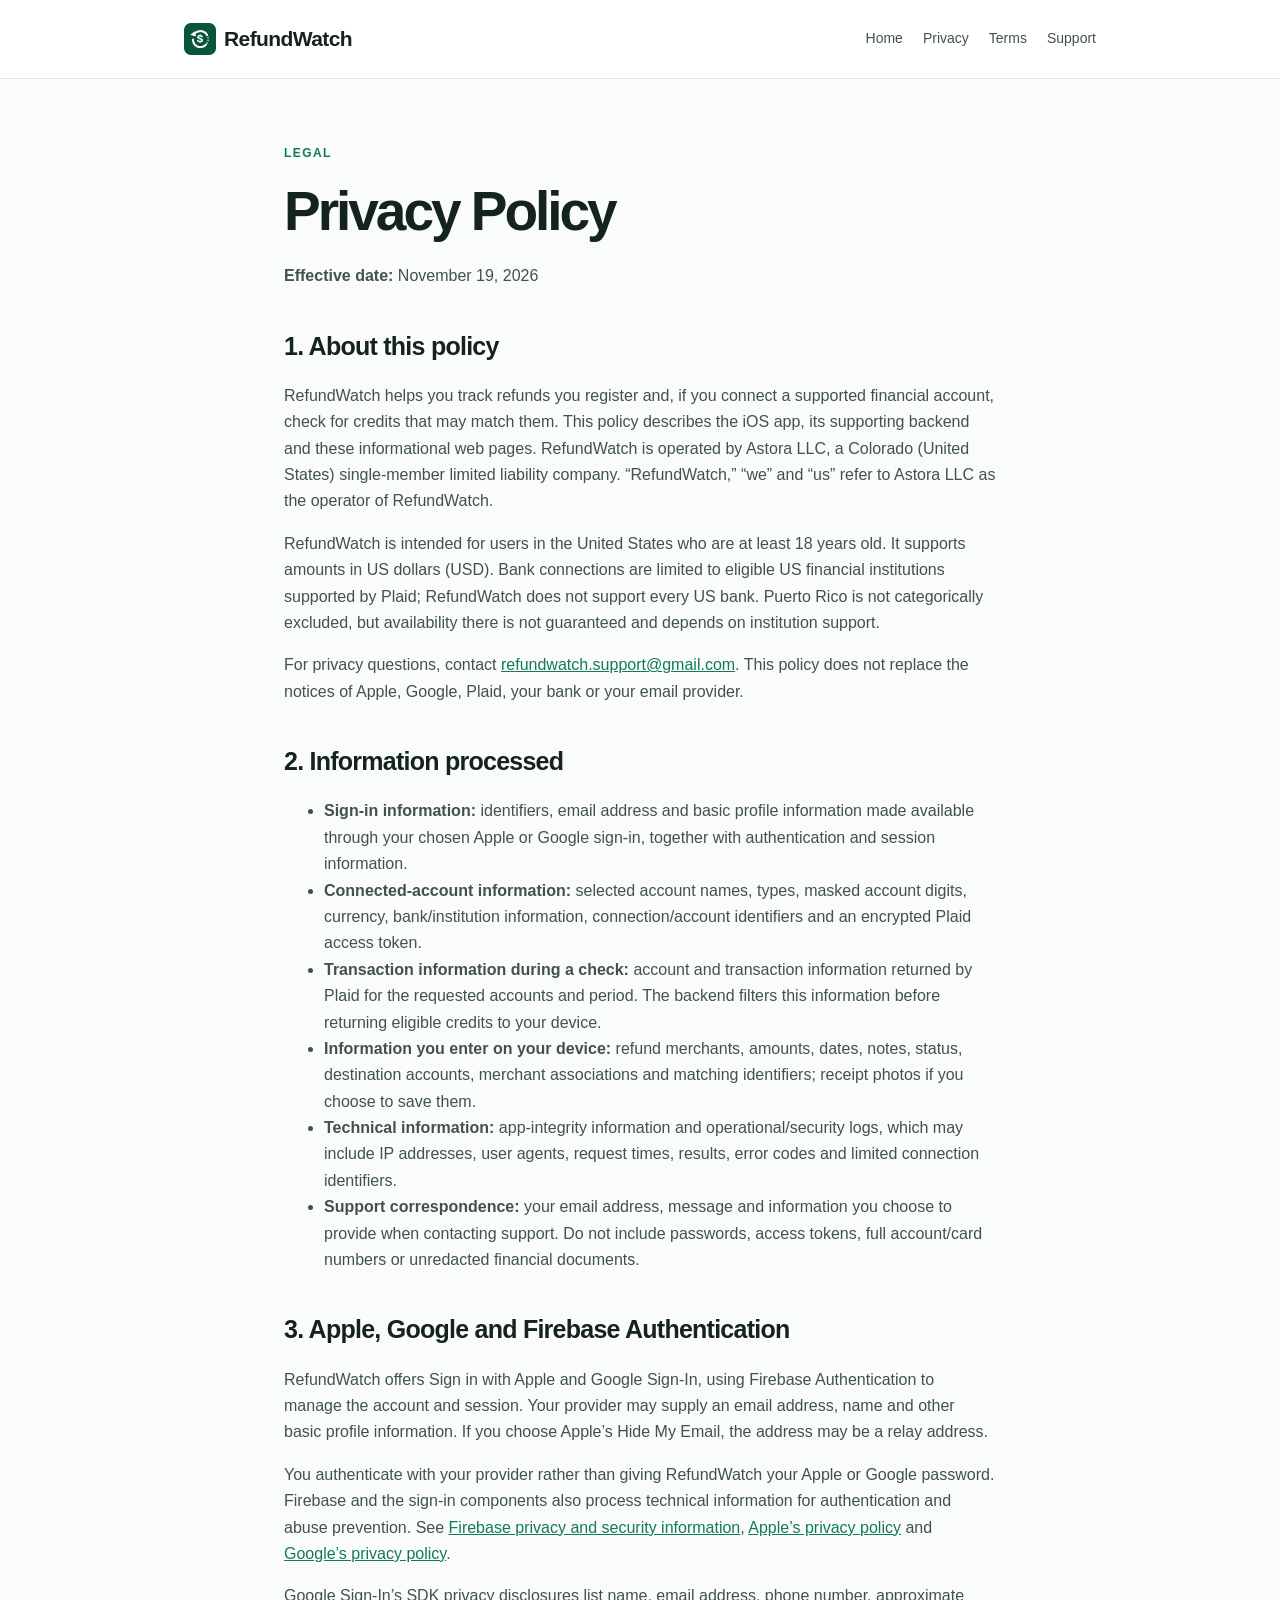
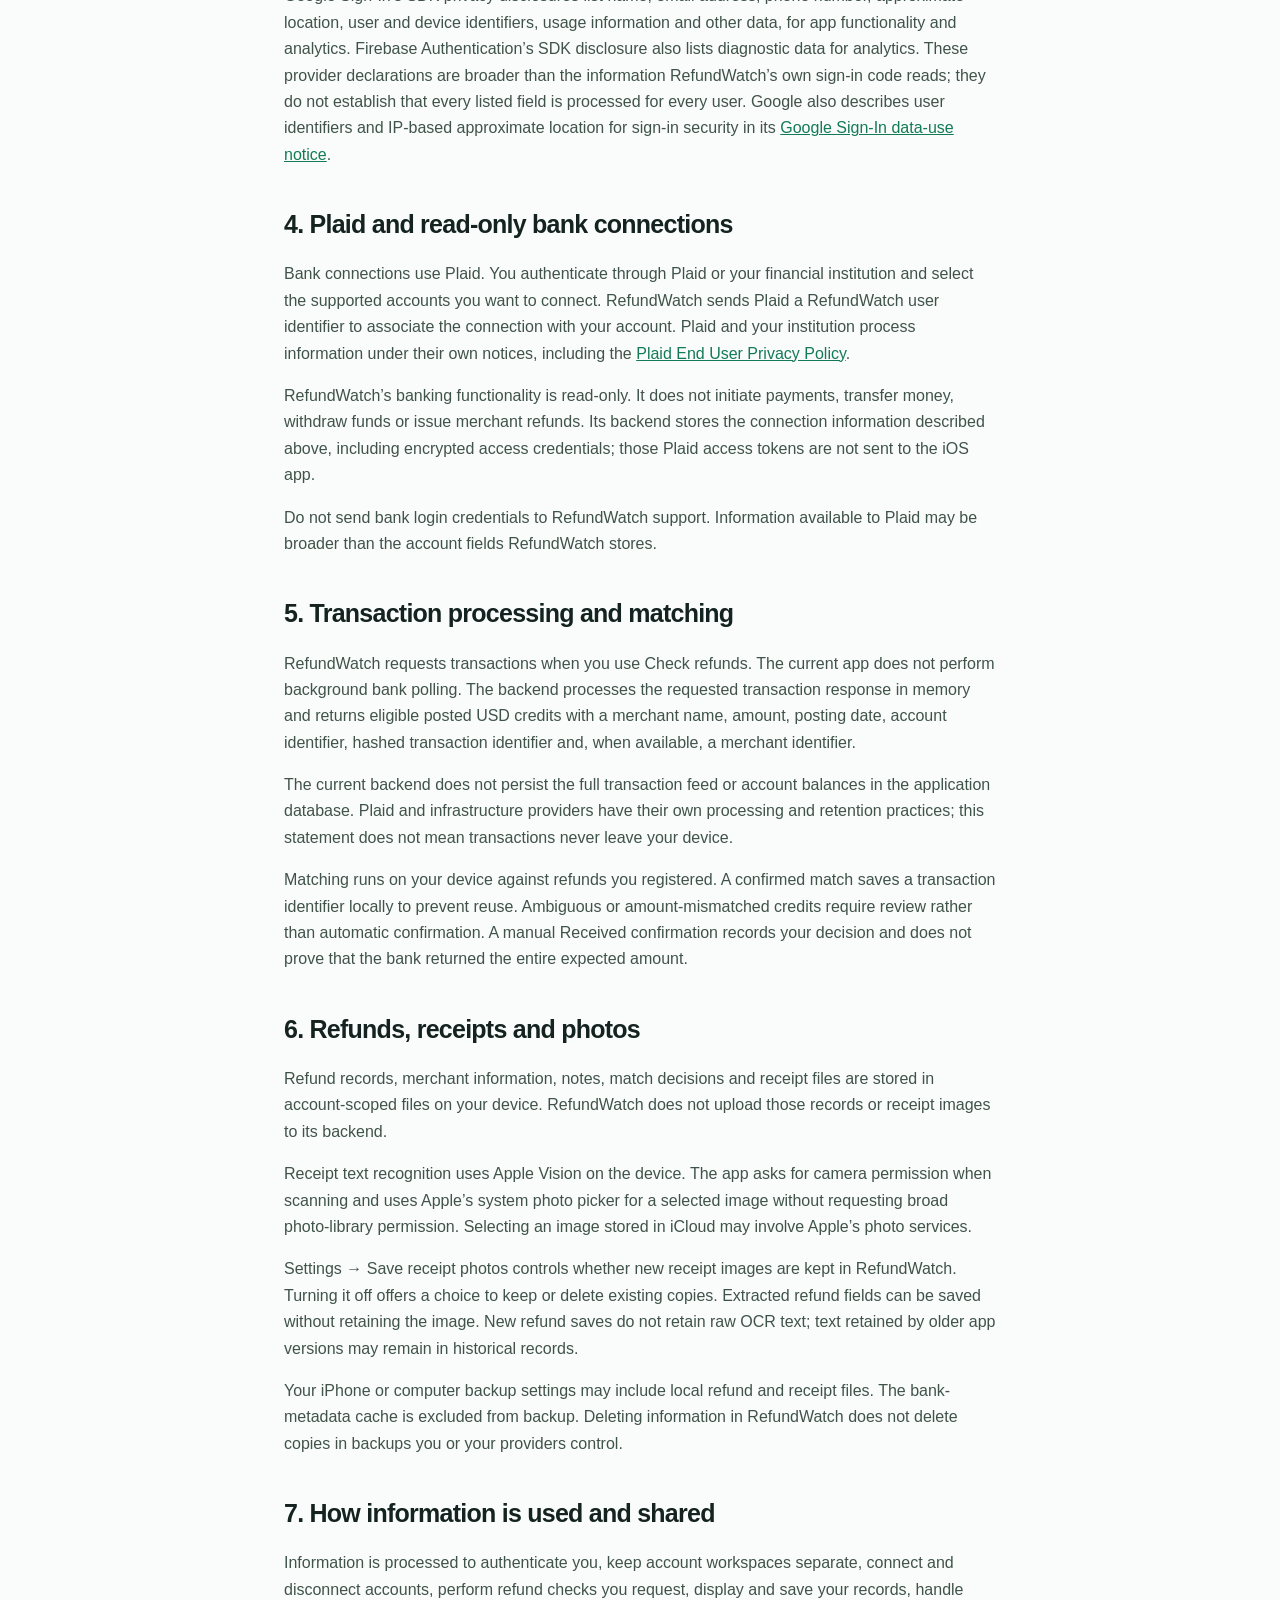
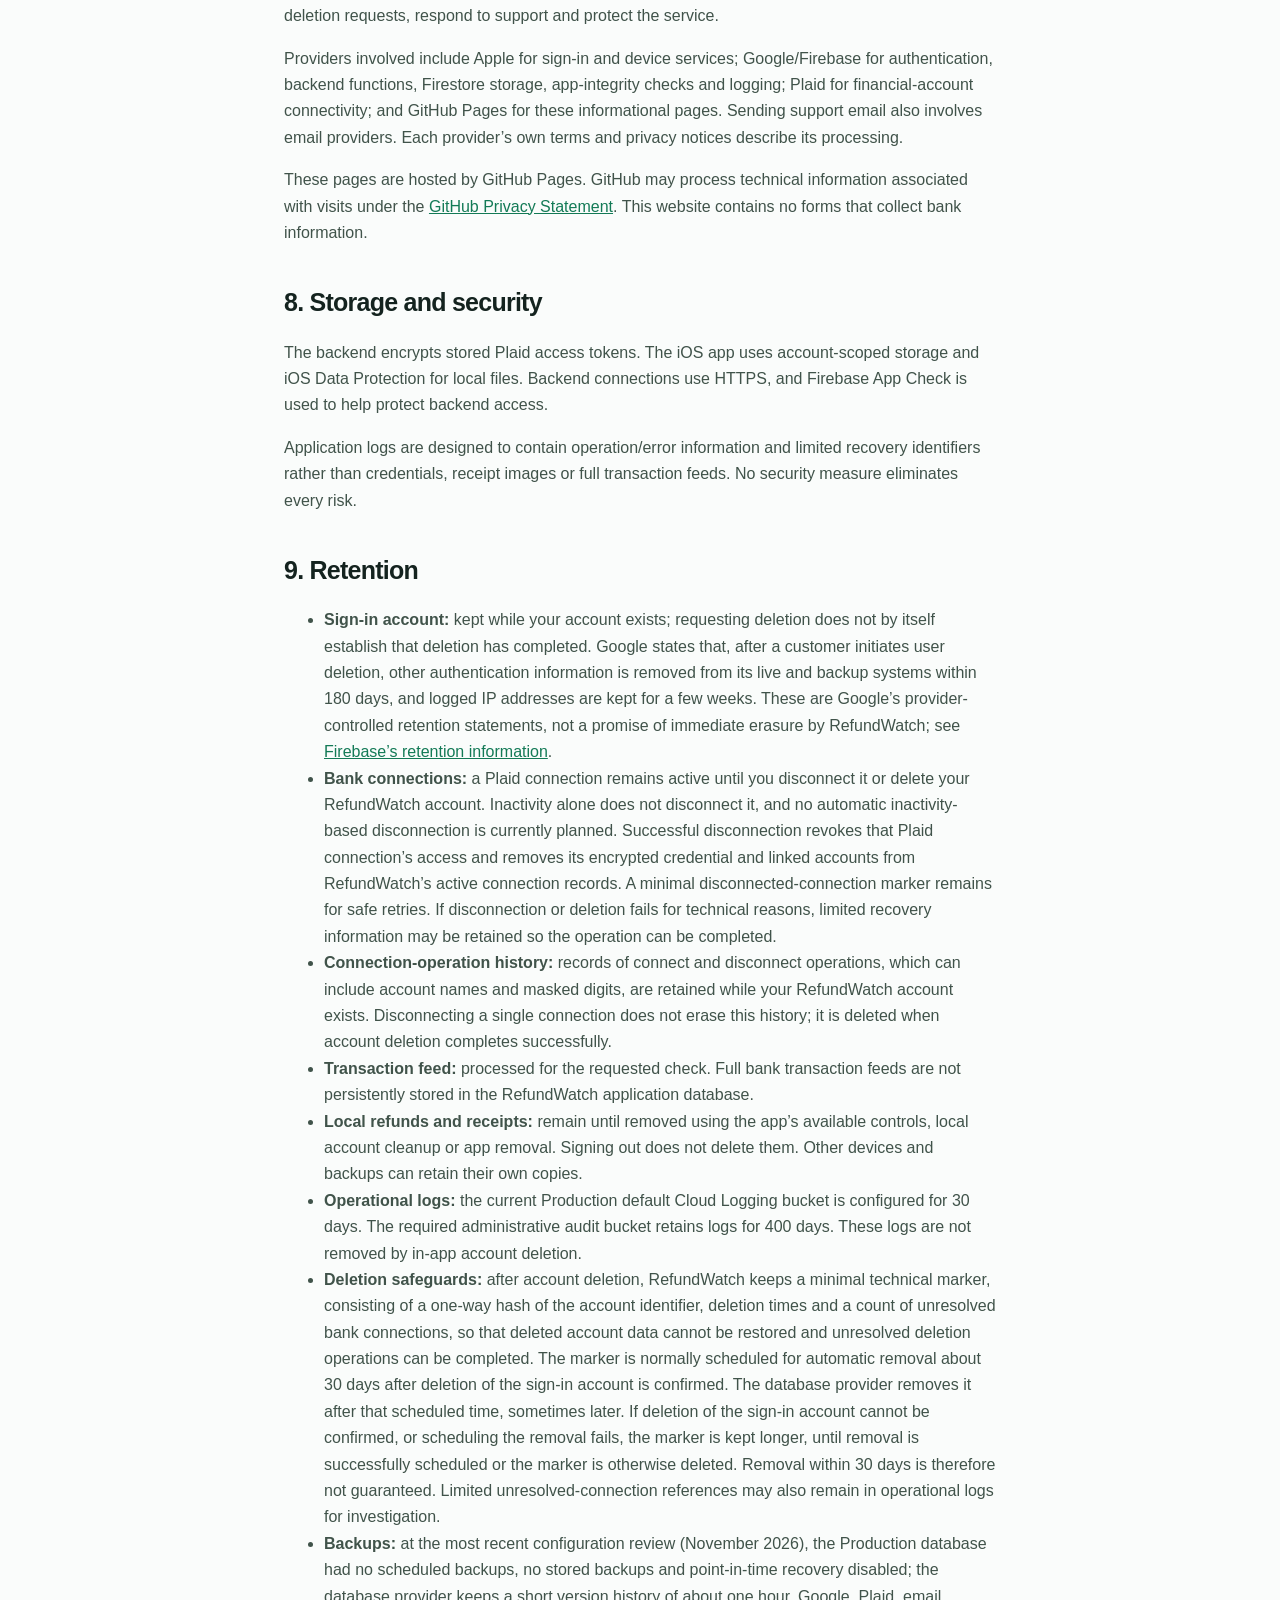
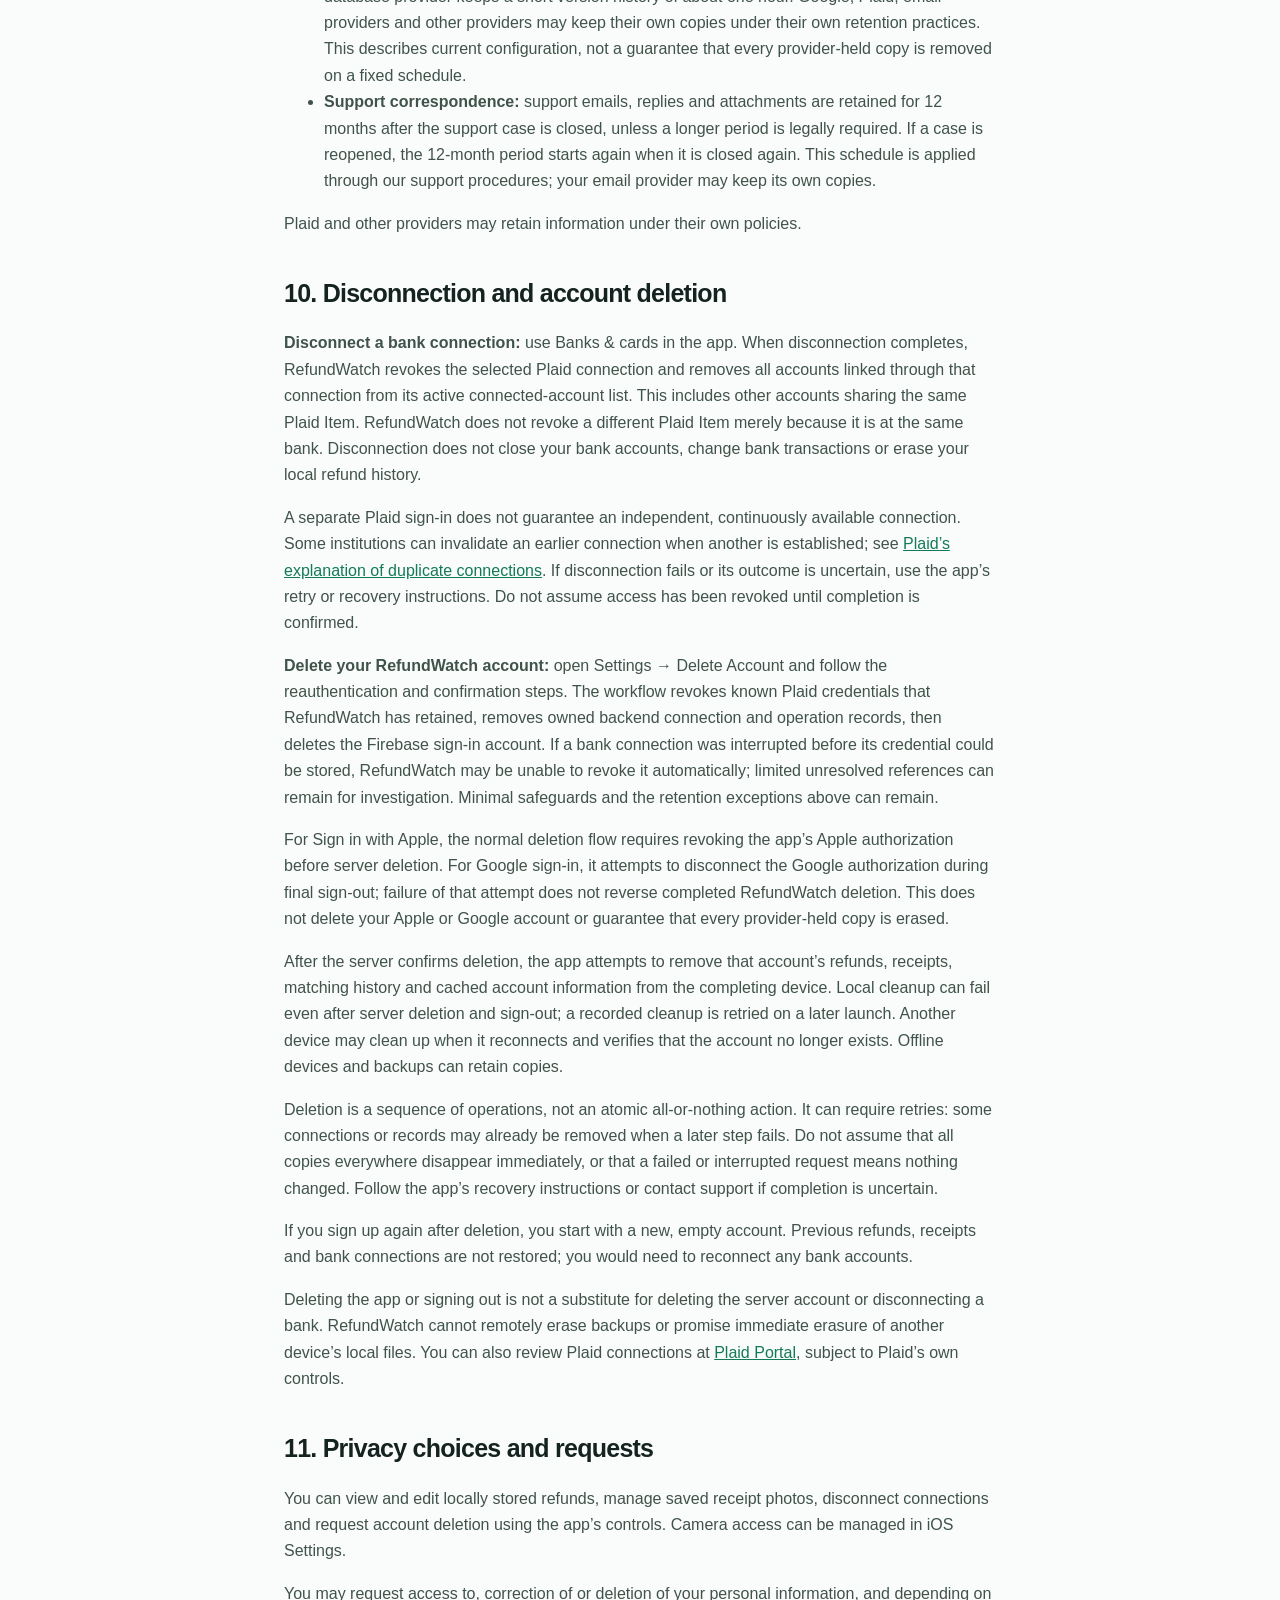
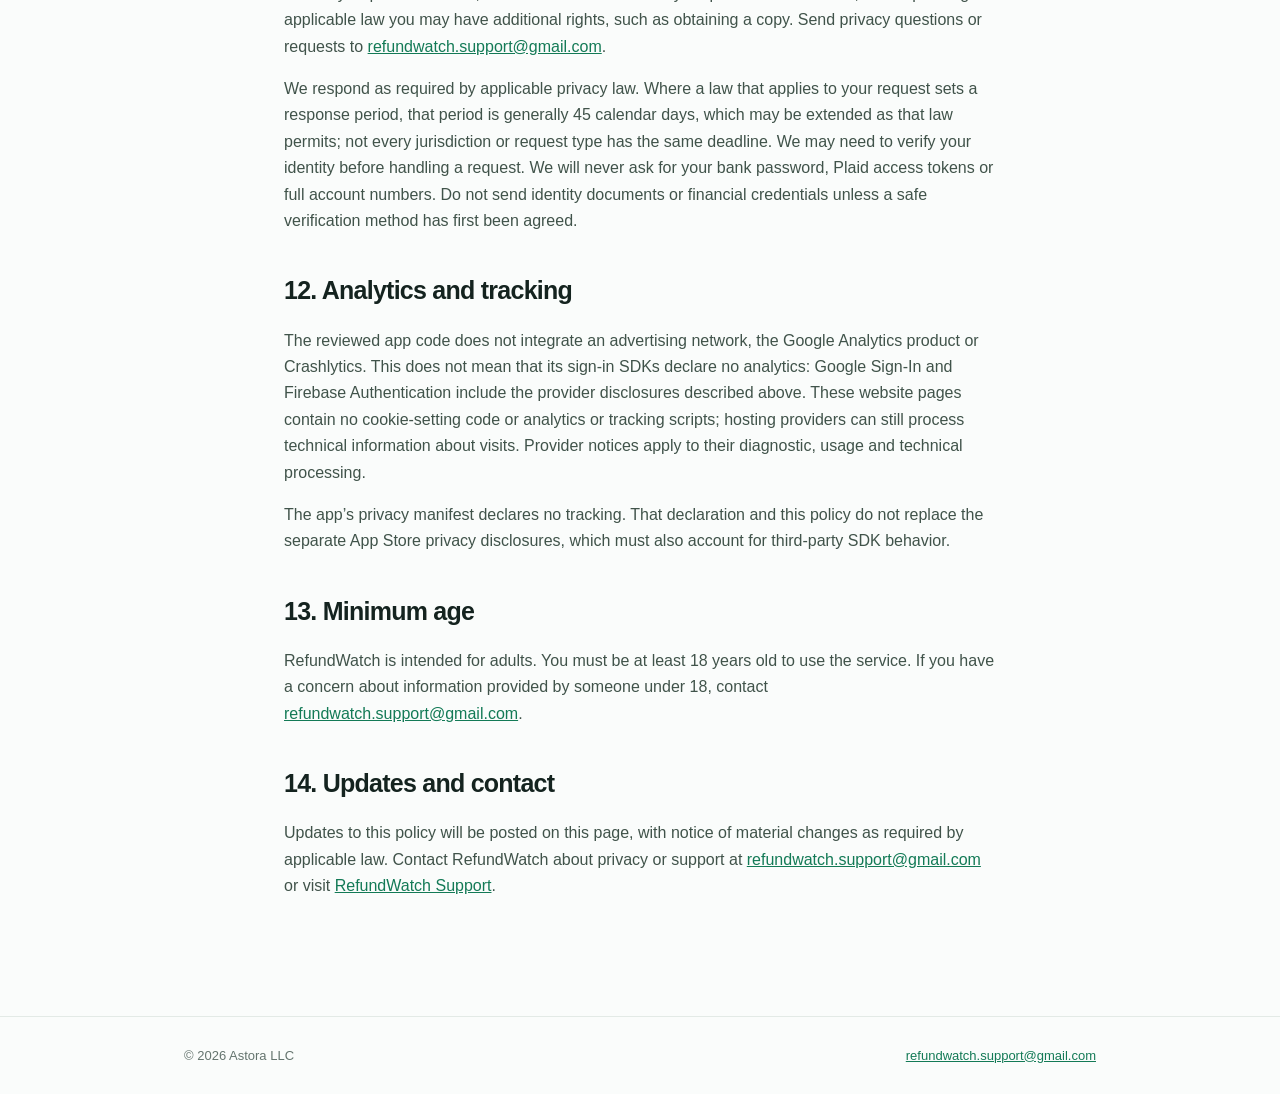
==== commit 490fddb0: "RW-6: Remove footer tagline from Privacy, Terms and Support Completes the approved removal of "Refun" ====
--- a/privacy.html
+++ b/privacy.html
@@ -110,7 +110,6 @@
   <footer>
     <div class="wrap">
       <span>© 2026 Astora LLC</span>
-      <span>Refund tracking. No payments or money transfers.</span>
       <a href="mailto:refundwatch.support@gmail.com">refundwatch.support@gmail.com</a>
     </div>
   </footer>
--- a/styles.css
+++ b/styles.css
@@ -1,4 +1,4 @@
- :root{--ink:#14231f;--muted:#64746e;--green:#137a56;--pale:#e8f6ee;--line:#e3eae6}*{box-sizing:border-box}body{margin:0;font-family:-apple-system,BlinkMacSystemFont,"Segoe UI",sans-serif;color:var(--ink);background:#fafcfb;line-height:1.65}a{color:var(--green)}.wrap{max-width:960px;margin:auto;padding:0 24px}header{background:white;border-bottom:1px solid var(--line)}nav{min-height:78px;display:flex;align-items:center;justify-content:space-between;gap:20px;flex-wrap:wrap}.brand{font-size:21px;font-weight:800;text-decoration:none;color:var(--ink);letter-spacing:-.6px}.brand{display:inline-flex;align-items:center}.brand img{width:32px;height:32px;margin-right:8px;flex:none}nav .links{display:flex;gap:20px;flex-wrap:wrap}nav .links a{font-size:14px;text-decoration:none;color:#40534a}nav .links a:hover{text-decoration:underline}.hero{padding:104px 0 90px}.eyebrow{color:var(--green);font-weight:700;letter-spacing:.12em;font-size:12px;text-transform:uppercase}h1{font-size:clamp(42px,7vw,74px);letter-spacing:-.055em;line-height:1.08;margin:18px 0 22px}h2{font-size:25px;letter-spacing:-.03em;margin:36px 0 10px}.lead{font-size:21px;color:#4e6158;max-width:650px}.button{display:inline-block;margin-top:24px;background:var(--green);color:white;text-decoration:none;padding:13px 22px;border-radius:12px;font-weight:650}.cards{display:grid;grid-template-columns:repeat(3,1fr);gap:18px;margin:0 0 95px}.card{background:white;border:1px solid var(--line);border-radius:20px;padding:26px}.card h2{font-size:20px;margin:0 0 8px}.card p{color:var(--muted);margin:0}.content{max-width:760px;padding-top:65px;padding-bottom:100px}.content h1{font-size:clamp(38px,5vw,55px)}.content p,.content li{color:#40534a}.note{border-left:4px solid var(--green);background:var(--pale);padding:15px 18px;border-radius:0 12px 12px 0}footer{border-top:1px solid var(--line);padding:28px 0;color:var(--muted);font-size:13px}footer .wrap{display:flex;justify-content:space-between;gap:16px;flex-wrap:wrap}.intro{padding:64px 0 80px}.intro h1{font-size:clamp(34px,5vw,48px);margin:0 0 12px}.intro .lead{margin:0 0 8px}.intro p{color:#40534a}@media(max-width:650px){.intro{padding:40px 0 56px}.hero{padding:70px 0}.cards{grid-template-columns:1fr;margin-bottom:60px}nav{padding:16px 0}.content{padding-top:40px}}
+ :root{--ink:#14231f;--muted:#64746e;--green:#137a56;--pale:#e8f6ee;--line:#e3eae6}*{box-sizing:border-box}body{margin:0;font-family:-apple-system,BlinkMacSystemFont,"Segoe UI",sans-serif;color:var(--ink);background:#fafcfb;line-height:1.65}a{color:var(--green)}.wrap{max-width:960px;margin:auto;padding:0 24px}header{background:white;border-bottom:1px solid var(--line)}nav{min-height:78px;display:flex;align-items:center;justify-content:space-between;gap:20px;flex-wrap:wrap}.brand{font-size:21px;font-weight:800;text-decoration:none;color:var(--ink);letter-spacing:-.6px}.brand{display:inline-flex;align-items:center}.brand img{width:32px;height:32px;margin-right:8px;flex:none}nav .links{display:flex;gap:20px;flex-wrap:wrap}nav .links a{font-size:14px;text-decoration:none;color:#40534a}nav .links a:hover{text-decoration:underline}.hero{padding:104px 0 90px}.eyebrow{color:var(--green);font-weight:700;letter-spacing:.12em;font-size:12px;text-transform:uppercase}h1{font-size:clamp(42px,7vw,74px);letter-spacing:-.055em;line-height:1.08;margin:18px 0 22px}h2{font-size:25px;letter-spacing:-.03em;margin:36px 0 10px}.lead{font-size:21px;color:#4e6158;max-width:650px}.button{display:inline-block;margin-top:24px;background:var(--green);color:white;text-decoration:none;padding:13px 22px;border-radius:12px;font-weight:650}.cards{display:grid;grid-template-columns:repeat(3,1fr);gap:18px;margin:0 0 95px}.card{background:white;border:1px solid var(--line);border-radius:20px;padding:26px}.card h2{font-size:20px;margin:0 0 8px}.card p{color:var(--muted);margin:0}.content{max-width:760px;padding-top:65px;padding-bottom:100px}.content h1{font-size:clamp(38px,5vw,55px)}.content p,.content li{color:#40534a}.note{border-left:4px solid var(--green);background:var(--pale);padding:15px 18px;border-radius:0 12px 12px 0}footer{border-top:1px solid var(--line);padding:28px 0;color:var(--muted);font-size:13px}footer .wrap{display:flex;justify-content:space-between;gap:16px;flex-wrap:wrap}.intro{padding-block:40px 48px}.intro h1{font-size:clamp(34px,5vw,48px);margin:0 0 16px}.intro .lead{margin:0}.intro .button{margin-top:20px;padding:10px 16px;line-height:1.5}.intro p{color:#40534a}@media(max-width:650px){.intro{padding-block:28px 36px}.hero{padding:70px 0}.cards{grid-template-columns:1fr;margin-bottom:60px}nav{padding-block:16px}.content{padding-top:40px}}
 /* Keyboard access and long legal-page links; existing visual design is preserved. */
 a:focus-visible{outline:3px solid var(--green);outline-offset:4px}
 .skip-link{position:absolute;top:12px;left:12px;transform:translateY(-200%);background:white;color:var(--ink);padding:8px 16px;z-index:10}
